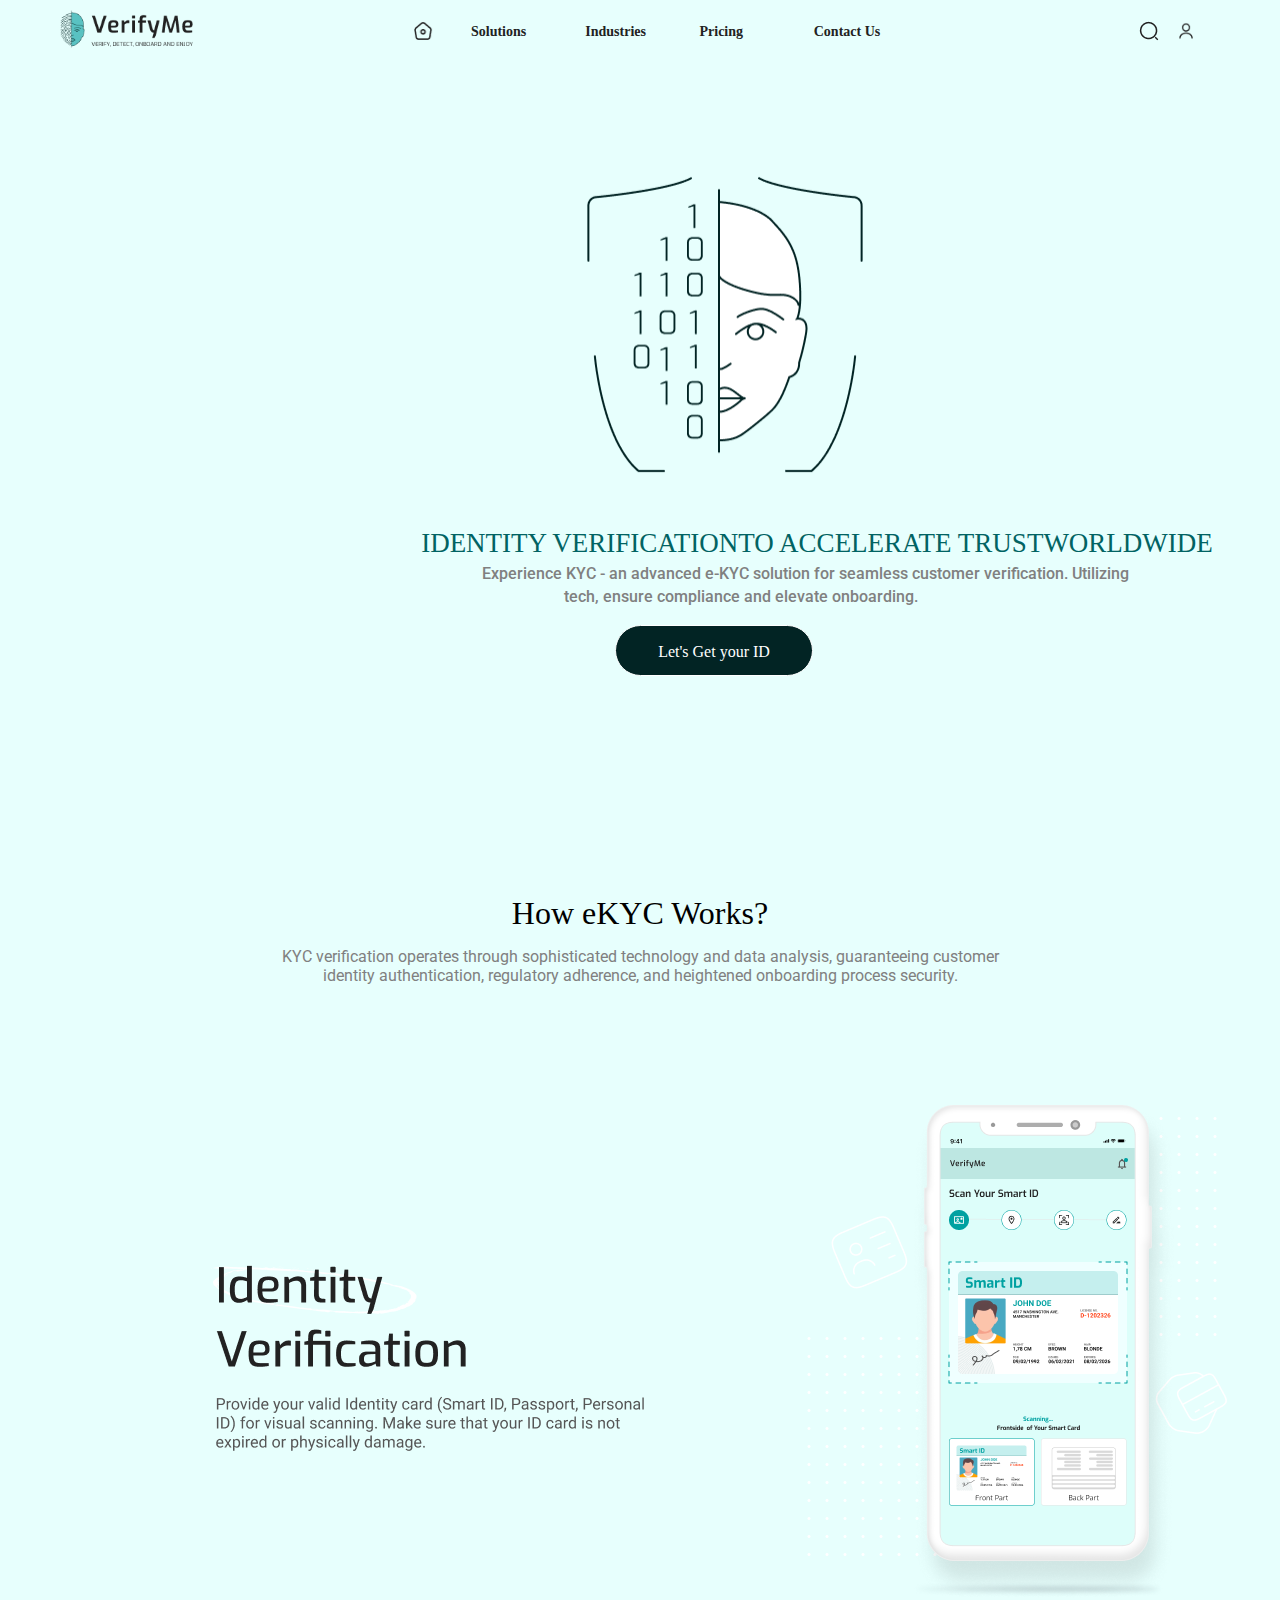
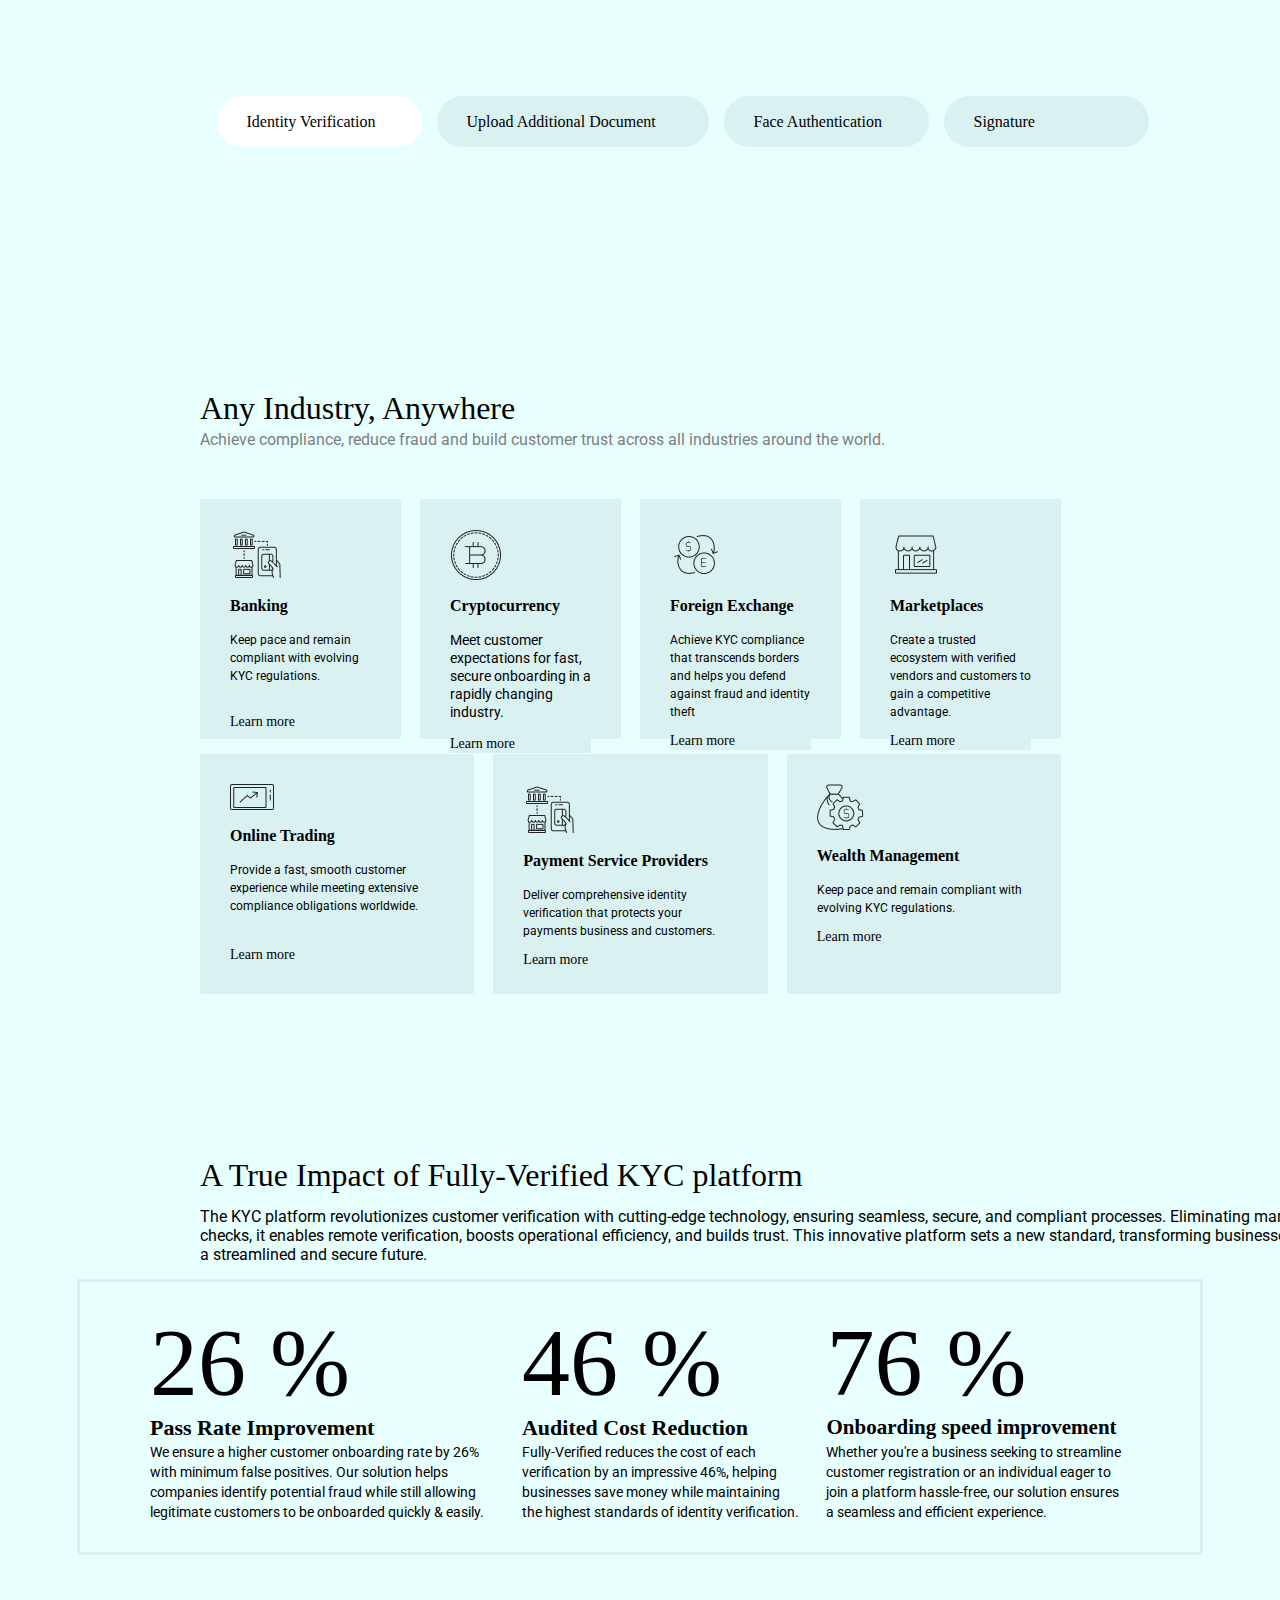
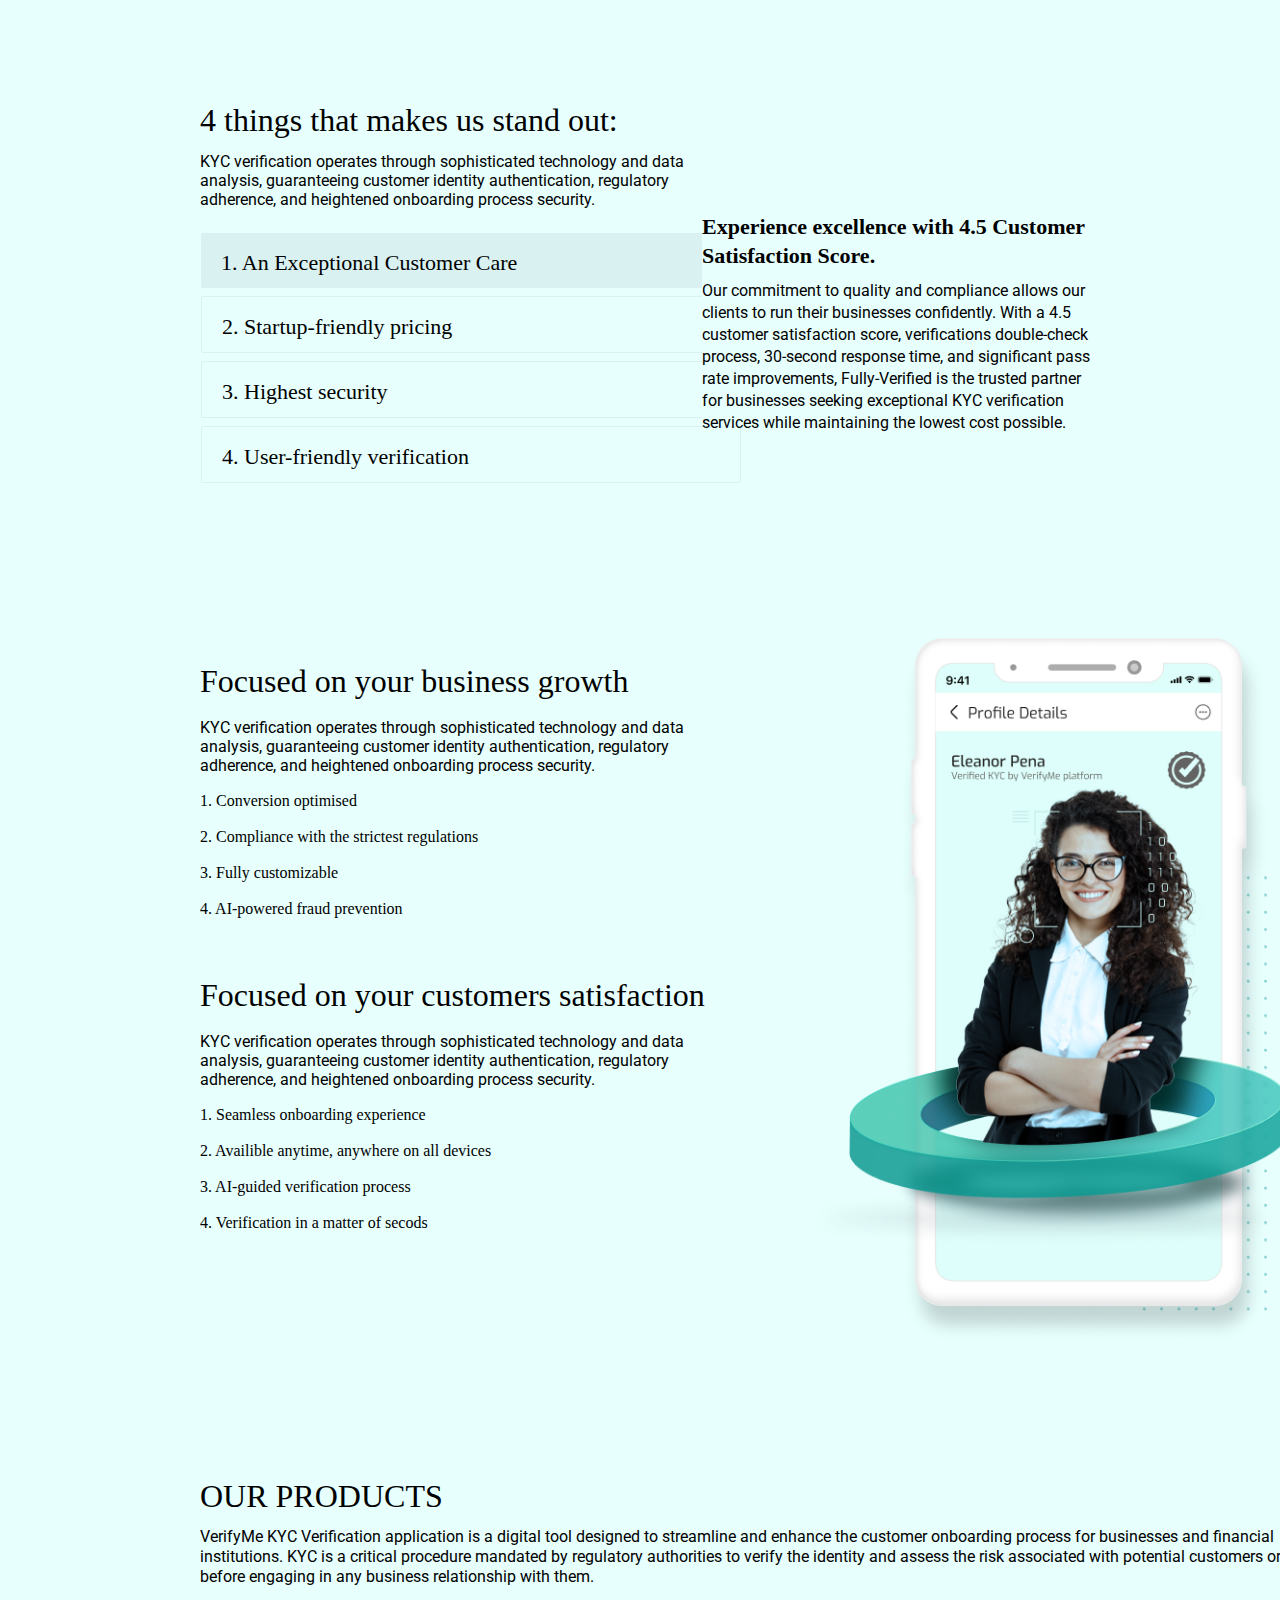
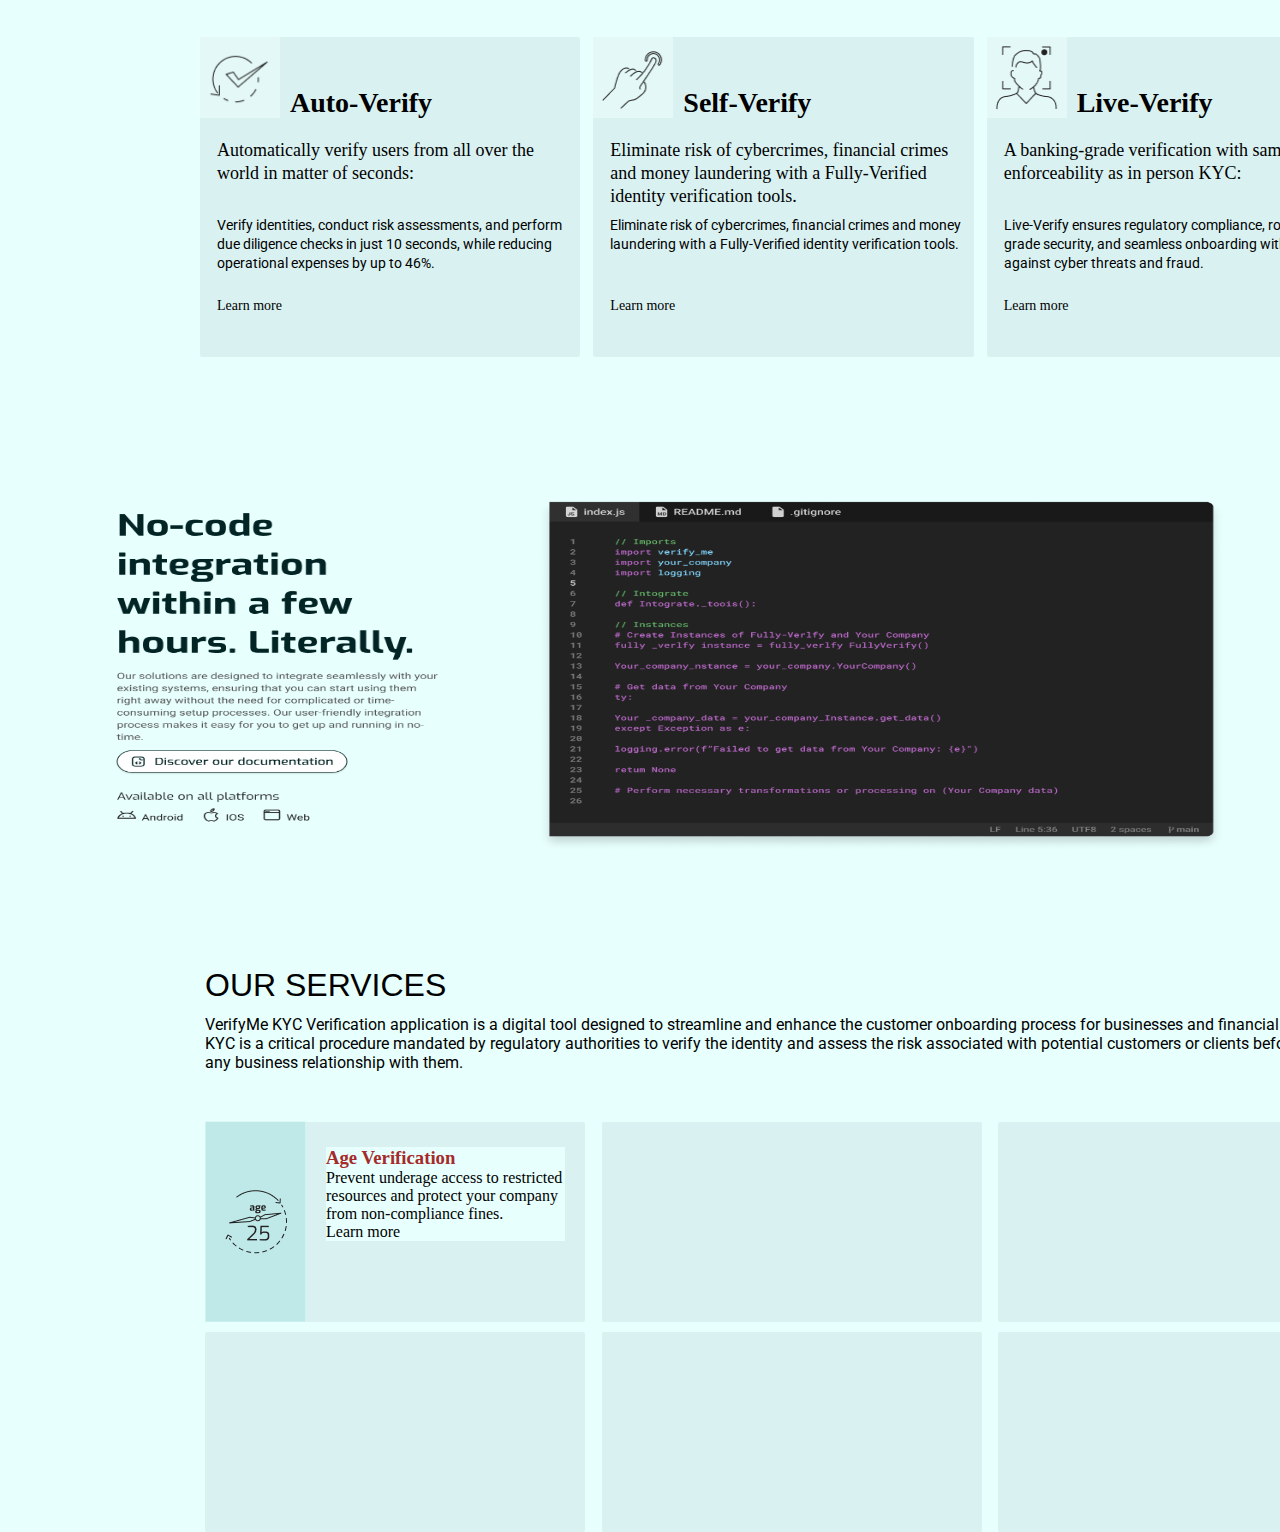
==== index.html @ fa832bb4 "our service done" ====
<!DOCTYPE html>
<html lang="en">

<head>
    <meta charset="UTF-8">
    <meta name="viewport" content="width=device-width, initial-scale=1.0">
    <title>Verify-Me</title>
    <!-- CSS-LINK -->
    <link rel="stylesheet" href="./css/style.css">
    <!-- GOOGLE-FONT -->
    <link rel="preconnect" href="https://fonts.googleapis.com">
    <link rel="preconnect" href="https://fonts.gstatic.com" crossorigin>
    <link
        href="https://fonts.googleapis.com/css2?family=Roboto:ital,wght@0,100;0,300;0,400;0,500;0,700;0,900;1,100;1,300;1,400;1,500;1,700;1,900&display=swap"
        rel="stylesheet">
    <link rel="preconnect" href="https://fonts.googleapis.com">
    <link rel="preconnect" href="https://fonts.gstatic.com" crossorigin>
    <link
        href="https://fonts.googleapis.com/css2?family=Exo+2:ital,wght@0,100..900;1,100..900&family=Roboto:ital,wght@0,100;0,300;0,400;0,500;0,700;0,900;1,100;1,300;1,400;1,500;1,700;1,900&display=swap"
        rel="stylesheet">
</head>

<body>
    <!-- HEADER-START -->
    <header class="header">
        <div class="navbar">
            <div class="Logo">
                <a href="">
                    <img src="./images/header/Logo.png" alt="">
                </a>
            </div>
            <div class="Main-Navigation">
                <ul class="links">
                    <img src="./images/header/group.png" alt="">
                    <li><a href="">Solutions</a></li>
                    <li><a href="">Industries</a></li>
                    <li><a href="">Pricing</a></li>
                    <li><a href="">Contact Us</a></li>
                </ul>
            </div>
            <div class="user-nav">
                <img src="./images/header/search-normal.png" alt="" class="searchImg">
                <img src="./images/header/Frame 48095401.png" alt="" class="userImg">
            </div>
        </div>
    </header>
    <!-- HEADER-END -->

    <!-- BANNER-START -->
    <div class="banner">
        <div class="banner-content">
            <img src="./images/Banner/kyc-logo-3 1.png" alt="">
            <h2>IDENTITY VERIFICATIONTO ACCELERATE TRUSTWORLDWIDE</h2>
            <p class="extraP">Experience KYC - an advanced e-KYC solution for seamless customer verification. Utilizing
            </p>
            <p class="extraP1">tech, ensure compliance and elevate onboarding.</p>
            <button>Let's Get your ID</button>
        </div>
    </div>
    <!-- BANNER-END -->

    <!-- IDENTITY-VERIFICATION-SECTION-START -->
    <section class="verification-section-top">
        <div class="section-header">
            <h1>How eKYC Works?</h1>
            <p>KYC verification operates through sophisticated technology and data analysis, guaranteeing customer</p>
            <p class="verification-section-extraP">identity authentication, regulatory adherence, and heightened
                onboarding process security.</p>
        </div>
    </section>
    <section class="verification-section-botton">
        <div class="section-content">
            <div class="section-content-items-left">
                <img src="./images/identify/Left.png" alt="">
            </div>
            <div class="section-content-items-right">
                <img src="./images/identify/Section Header.png" alt="">
            </div>
        </div>
    </section>
    <section class="verification-section-buttom">
        <div class="Identity-Verification">
            <button>Identity Verification</button>
        </div>
        <div class="Upload-Additional-Document">
            <button>Upload Additional Document</button>
        </div>
        <div class="Face-Authentication">
            <button>Face Authentication</button>
        </div>
        <div class="Signature">
            <button>Signature</button>
        </div>
    </section>
    <!-- IDENTITY-VERIFICATION-SECTION-END -->

    <!-- Any-Industry-Anywhere-Section-Start -->
    <section class="Any-Industry-Anywhere">
        <div class="Any-Industry-Anywhere-Top">
            <h3>Any Industry, Anywhere</h3>
            <p>Achieve compliance, reduce fraud and build customer trust across all industries around the world.</p>
        </div>
    </section>
    <section class="Any-Industry-Anywhere-bottom">
        <div class="Any-Industry-Anywhere-Bottom-partOne">
            <div class="boxOne">
                <img src="./images/industry/ICO.png" alt="">
                <h4>Banking</h4>
                <p>Keep pace and remain compliant with evolving KYC regulations.</p>
                <p class="btn">Learn more</p>
            </div>
            <div class="boxTwo">
                <img src="./images/industry/ICO (1).png" alt="">
                <h4>Cryptocurrency</h4>
                <p>Meet customer expectations for fast, secure onboarding in a rapidly changing industry.</p>
                <p class="btn">Learn more</p>
            </div>
            <div class="boxThree">
                <img src="./images/industry/ICO (2).png" alt="">
                <h4>Foreign Exchange</h4>
                <p>Achieve KYC compliance that transcends borders and helps you defend against fraud and identity theft
                </p>
                <p class="btn">Learn more</p>
            </div>
            <div class="boxFour">
                <img src="./images/industry/ICO (3).png" alt="">
                <h4>Marketplaces</h4>
                <p>Create a trusted ecosystem with verified vendors and customers to gain a competitive advantage.</p>
                <p class="btn">Learn more</p>
            </div>
        </div>
        <div class="Any-Industry-Anywhere-Bottom-partTwo">
            <div class="boxOne">
                <img src="./images/industry/Group 13410.png" alt="">
                <h4>Online Trading</h4>
                <p>Provide a fast, smooth customer experience while meeting extensive compliance obligations worldwide.
                </p>
                <p class="btn">Learn more</p>
            </div>
            <div class="boxTwo">
                <img src="./images/industry/db.png" alt="">
                <h4>Payment Service Providers</h4>
                <p>Deliver comprehensive identity verification that protects your payments business and customers.</p>
                <p class="btn">Learn more</p>
            </div>
            <div class="boxThree">
                <img src="./images/industry/Group 13417.png" alt="">
                <h4>Wealth Management</h4>
                <p>Keep pace and remain compliant with evolving KYC regulations.</p>
                <p class="btn">Learn more</p>
            </div>
        </div>
    </section>
    <!-- Any-Industry-Anywhere-Section-End -->

    <!-- A-True-Impact-of-Fully-Verified-KYC-platform-Section-Start -->
    <section class="KYC-platform">
        <div class="KYC-platform-Top">
            <h1>A True Impact of Fully-Verified KYC platform</h1>
            <p>The KYC platform revolutionizes customer verification with cutting-edge technology, ensuring seamless,
                secure, and compliant processes. Eliminating manual checks, it enables remote verification, boosts
                operational efficiency, and builds trust. This innovative platform sets a new standard, transforming
                businesses for a streamlined and secure future.</p>
        </div>
        <div class="KYC-platform-Buttom">
            <div class="KYC-platform-Buttom-partOne">
                <p class="percent">26 %</p>
                <h4 class="Audited">Pass Rate Improvement</h4>
                <p class="Kyc-Text">We ensure a higher customer onboarding rate by 26% with minimum false positives. Our
                    solution helps
                    companies identify potential fraud while still allowing legitimate customers to be onboarded quickly
                    & easily.</p>
            </div>
            <div class="KYC-platform-Buttom-partTwo">
                <p class="percent">46 %</p>
                <h4 class="Audited">Audited Cost Reduction</h4>
                <p class="Kyc-Text">Fully-Verified reduces the cost of each verification by an impressive 46%, helping
                    businesses save money while maintaining the highest standards of identity verification.</p>
            </div>
            <div class="KYC-platform-Buttom-partThree">
                <p class="percent">76 %</p>
                <h4 class="AuditedExtra">Onboarding speed improvement</h4>
                <p class="Kyc-Text">Whether you're a business seeking to streamline customer registration or an
                    individual eager to join a platform hassle-free, our solution ensures a seamless and efficient
                    experience.</p>
            </div>
        </div>
    </section>
    <!-- A-True-Impact-of-Fully-Verified-KYC-platform-Section-End -->

    <!-- things-Section-Start -->
    <section class="things-Section">
        <div class="things">
            <div class="things-left">
                <h2>4 things that makes us stand out:</h2>
                <p>KYC verification operates through sophisticated technology and data analysis, guaranteeing customer
                    identity authentication, regulatory adherence, and heightened onboarding process security.</p>
                <div class="things-left-bottom">
                    <h1 class="exceptional">1. An Exceptional Customer Care</h1>
                    <h1>2. Startup-friendly pricing</h1>
                    <h1>3. Highest security</h1>
                    <h1>4. User-friendly verification</h1>
                </div>
            </div>
            <div class="things-right">
                <h5>Experience excellence with 4.5 Customer Satisfaction Score.​</h5>
                <p>Our commitment to quality and compliance allows our clients to run their businesses confidently. With
                    a 4.5 customer satisfaction score, verifications double-check process, 30-second response time, and
                    significant pass rate improvements, Fully-Verified is the trusted partner for businesses seeking
                    exceptional KYC verification services while maintaining the lowest cost possible.</p>
            </div>
        </div>
    </section>
    <!-- things-Section-End -->

    <!-- Focused-Section-Start -->
    <section class="Focused-Section">
        <div class="Focused-Section-left">
            <div class="Focused-Section-left-ContentOne">
                <h3>Focused on your business growth</h3>
                <p class="kyc">KYC verification operates through sophisticated technology and data analysis,
                    guaranteeing customer
                    identity authentication, regulatory adherence, and heightened onboarding process security.</p>
                <p>1. Conversion optimised</p>
                <p>2. Compliance with the strictest regulations</p>
                <p>3. Fully customizable</p>
                <p>4. AI-powered fraud prevention</p>
            </div>
            <div class="Focused-Section-left-ContentTwo">
                <h3>Focused on your customers satisfaction</h3>
                <p class="kyc">KYC verification operates through sophisticated technology and data analysis,
                    guaranteeing customer
                    identity authentication, regulatory adherence, and heightened onboarding process security.</p>
                <p>1. Seamless onboarding experience</p>
                <p>2. Availible anytime, anywhere on all devices</p>
                <p>3. AI-guided verification process</p>
                <p>4. Verification in a matter of secods</p>
            </div>
        </div>
        <div class="Focused-Section-right">
            <img src="./images/focused/Phone.png" alt="">
        </div>
    </section>
    <!-- Focused-Section-END -->

    <!-- OUR-PRODUCTS-Section-Start -->
    <section class="Our-Product">
        <div class="Our-Product-Content-Top">
            <h1>OUR PRODUCTS</h1>
            <p>VerifyMe KYC Verification application is a digital tool designed to streamline and enhance the customer
                onboarding process for businesses and financial institutions. KYC is a critical procedure mandated by
                regulatory authorities to verify the identity and assess the risk associated with potential customers or
                clients before engaging in any business relationship with them.</p>
        </div>
        <div class="Our-Product-Content-Bottom">
            <div class="box-1">
                <img src="./images/OurProduct/Ico.png" alt="" class="productImage">
                <h3 class="productHeader">Auto-Verify</h3>
                <p class="productContent">Automatically verify users from all over the world in matter of seconds:</p>
                <p class="productMiddle">Verify identities, conduct risk assessments, and perform due diligence checks
                    in just 10 seconds, while reducing operational expenses by up to 46%.</p>
                <p class="productButton">Learn more</p>
            </div>
            <div class="box-2">
                <img src="./images/OurProduct/Ico (1).png" alt="" class="productImage">
                <h3 class="productHeader">Self-Verify</h3>
                <p class="productContent">Eliminate risk of cybercrimes, financial crimes and money laundering with a
                    Fully-Verified identity verification tools. ​</p>
                <p class="productMiddle">Eliminate risk of cybercrimes, financial crimes and money laundering with a
                    Fully-Verified identity verification tools. ​</p>
                <p class="productButton">Learn more</p>
            </div>
            <div class="box-3">
                <img src="./images/OurProduct/Ico (2).png" alt="" class="productImage">
                <h3 class="productHeader">Live-Verify</h3>
                <p class="productContent">A banking-grade verification with same legal enforceability as in person KYC:
                </p>
                <p class="productMiddle">Live-Verify ensures regulatory compliance, robust banking-grade security, and
                    seamless onboarding with protection against cyber threats and fraud.​</p>
                <p class="productButton">Learn more</p>
            </div>
        </div>
    </section>
    <!-- OUR-PRODUCTS-Section-End -->

    <!-- NO-CODE-INTEIGRATION-SECTION-START -->
    <section class="Intrigration-Section">
        <div class="Intrigration-Section-Image">
            <img src="./images/no-code-intrigration/Board.png" alt="">
        </div>
    </section>
    <!-- NO-CODE-INTEIGRATION-SECTION-END -->

    <!-- OUR-SERVICES-Section-Start -->
    <section class="OUR-SERVICES-SECTION">
        <div class="our-section-top">
            <h1>OUR SERVICES</h1>
            <p>VerifyMe KYC Verification application is a digital tool designed to streamline and enhance the customer
                onboarding process for businesses and financial institutions. KYC is a critical procedure mandated by
                regulatory authorities to verify the identity and assess the risk associated with potential customers or
                clients before engaging in any business relationship with them.</p>
        </div>
        <div class="our-section-bottom">
            <div class="box-1">
                <img src="./images/OurServices/head.png" alt="">
                <div class="Bcontent">
                    <h3 style="color: brown;">Age Verification</h3>
                    <p>Prevent underage access to restricted resources and protect your company from non-compliance
                        fines.</p>
                    <p>Learn more</p>
                </div>
            </div>
            <div class="box-2">
                <p> </p>
            </div>
            <div class="box-3"></div>
            <div class="box-4"></div>
            <div class="box-5"></div>
            <div class="box-6"></div>
        </div>
    </section>
    <!-- OUR-SERVICES-Section-End -->
</body>

</html>
---- css/style.css ----
/* GOOGLE-FONT-START */
.roboto-thin {
  font-family: "Roboto", sans-serif;
  font-weight: 100;
  font-style: normal;
}

.roboto-light {
  font-family: "Roboto", sans-serif;
  font-weight: 300;
  font-style: normal;
}

.roboto-regular {
  font-family: "Roboto", sans-serif;
  font-weight: 400;
  font-style: normal;
}

.roboto-medium {
  font-family: "Roboto", sans-serif;
  font-weight: 500;
  font-style: normal;
}

.roboto-bold {
  font-family: "Roboto", sans-serif;
  font-weight: 700;
  font-style: normal;
}

.roboto-black {
  font-family: "Roboto", sans-serif;
  font-weight: 900;
  font-style: normal;
}

.roboto-thin-italic {
  font-family: "Roboto", sans-serif;
  font-weight: 100;
  font-style: italic;
}

.roboto-light-italic {
  font-family: "Roboto", sans-serif;
  font-weight: 300;
  font-style: italic;
}

.roboto-regular-italic {
  font-family: "Roboto", sans-serif;
  font-weight: 400;
  font-style: italic;
}

.roboto-medium-italic {
  font-family: "Roboto", sans-serif;
  font-weight: 500;
  font-style: italic;
}

.roboto-bold-italic {
  font-family: "Roboto", sans-serif;
  font-weight: 700;
  font-style: italic;
}

.roboto-black-italic {
  font-family: "Roboto", sans-serif;
  font-weight: 900;
  font-style: italic;
}

.roboto-thin {
  font-family: "Roboto", sans-serif;
  font-weight: 100;
  font-style: normal;
}

.roboto-light {
  font-family: "Roboto", sans-serif;
  font-weight: 300;
  font-style: normal;
}

.roboto-regular {
  font-family: "Roboto", sans-serif;
  font-weight: 400;
  font-style: normal;
}

.roboto-medium {
  font-family: "Roboto", sans-serif;
  font-weight: 500;
  font-style: normal;
}

.roboto-bold {
  font-family: "Roboto", sans-serif;
  font-weight: 700;
  font-style: normal;
}

.roboto-black {
  font-family: "Roboto", sans-serif;
  font-weight: 900;
  font-style: normal;
}

.roboto-thin-italic {
  font-family: "Roboto", sans-serif;
  font-weight: 100;
  font-style: italic;
}

.roboto-light-italic {
  font-family: "Roboto", sans-serif;
  font-weight: 300;
  font-style: italic;
}

.roboto-regular-italic {
  font-family: "Roboto", sans-serif;
  font-weight: 400;
  font-style: italic;
}

.roboto-medium-italic {
  font-family: "Roboto", sans-serif;
  font-weight: 500;
  font-style: italic;
}

.roboto-bold-italic {
  font-family: "Roboto", sans-serif;
  font-weight: 700;
  font-style: italic;
}

.roboto-black-italic {
  font-family: "Roboto", sans-serif;
  font-weight: 900;
  font-style: italic;
}
/* GOOGLE-FONT-END */

* {
  margin: 0px;
  padding: 0px;
  background-color: #e7fffd;
}
/* HEADER-STYLE-START */
.header {
  position: sticky;
  top: 0px;
  z-index: 1;
}
.navbar {
  height: 62px;
  top: 36px;
  left: 16px;
  padding: 0px 60px 0px 60px;
  display: flex;
  justify-content: space-between;
  align-items: center;
}
.Logo img {
  width: 143px;
  height: 44px;
}
.Main-Navigation .links {
  display: flex;
  align-items: center;
  justify-content: center;
  width: 513px;
  height: 37px;
  gap: 10px;
}
.Main-Navigation .links li {
  list-style: none;
  width: 114px;
  /* height: 37px; */
  padding: 10px, 15px, 10px, 15px;
  gap: 10px;
}
.Main-Navigation .links li a {
  text-decoration: none;
  margin-right: 10px;
  font-family: Inter;
  font-size: 14px;
  font-weight: 700;
  line-height: 17px;
  letter-spacing: 0em;
  text-align: left;
  color: #222222;
}
.Main-Navigation .links li a:hover {
  color: orangered;
}
.links img {
  width: 20px;
  height: 20px;
  padding: 8px;
  margin-right: 20px;
}
.user-nav {
  display: flex;
  justify-content: center;
  align-items: center;
  width: 100px;
  height: 36px;
  gap: 12px;
}
.searchImg {
  width: 20px;
  height: 20px;
}
.userImg {
  width: 30px;
  height: 30px;
}
/* HEADER-STYLE-END */

/* BANNER-STYLE-START */
.banner {
  display: flex;
  justify-content: center;
  align-items: center;
  position: relative;
}
.banner-content {
  margin-top: 110px;
  margin: auto;
}
.banner-content img {
  width: 390px;
  height: 383px;
  position: absolute;
  top: 70px;
  left: 530px;
}
.banner-content h2 {
  width: 974px;
  position: absolute;
  height: 43px;
  top: 460.03px;
  left: 330px;
  color: #016363;
  font-family: Exo;
  font-size: 27px;
  font-weight: 400;
  line-height: 43px;
  letter-spacing: 0em;
  text-align: center;
}
.banner-content .extraP {
  width: 741px;
  font-size: 16px;
  position: absolute;
  height: 38px;
  top: 502.03px;
  left: 435px;
  font-family: "Roboto", sans-serif;
  font-weight: 500;
  color: gray;
  line-height: 19px;
  letter-spacing: 0em;
  text-align: center;
}
.banner-content .extraP1 {
  width: 741px;
  font-size: 16px;
  position: absolute;
  height: 38px;
  top: 525.03px;
  left: 370px;
  font-family: "Roboto", sans-serif;
  font-weight: 500;
  color: gray;
  line-height: 19px;
  letter-spacing: 0em;
  text-align: center;
}
.banner-content button {
  width: 198px;
  height: 51px;
  position: absolute;
  top: 563px;
  left: 615px;
  padding: 15px 40px 15px 40px;
  border-radius: 30px;
  border: 1px solid white;
  background: #022424;
  gap: 10px;
  color: white;
  font-family: Exo;
  font-size: 16px;
  font-weight: 500;
  line-height: 21px;
  letter-spacing: 0em;
  text-align: center;
}
/* BANNER-STYLE-END */

/* IDENTITY-VERIFICATION-SECTION-STYLE-START */
.verification-section-top {
  display: flex;
  justify-content: center;
  align-items: center;
}
.verification-section-top .section-header {
  margin-top: 830px;
}
.verification-section-top .section-header h1 {
  font-size: 32px;
  font-family: Exo;
  font-size: 32px;
  font-weight: 500;
  line-height: 43px;
  letter-spacing: 0em;
  text-align: center;
}
.verification-section-top .section-header p {
  margin-top: 12px;
  font-size: 16px;
  width: 900px;
  font-family: "Roboto", sans-serif;
  color: gray;
  font-size: 16px;
  font-weight: 400;
  line-height: 19px;
  letter-spacing: 0em;
  text-align: center;
}
.verification-section-top .section-header .verification-section-extraP {
  margin-top: 0px;
  font-family: Roboto;
  font-size: 16px;
  font-weight: 400;
  line-height: 19px;
  letter-spacing: 0em;
  text-align: center;
}
/* IDENTITY-VERIFICATION-SECTION-STYLE-END */

/* IDENTITY-VERIFICATION-SECTION-STYLE-START */
.verification-section-botton {
  padding: 120px 0px 90px 0px;
  /* background-color: #D9F1F1; */
}
.verification-section-botton .section-content {
  display: flex;
  justify-content: center;
  align-items: center;
  padding: 0px 200px 0px 300px;
  padding: auto;
}
.verification-section-button .section-content .section-content-items-left {
  width: 695px;
  height: 486.04px;
}
.verification-section-button .section-content .section-content-items-right {
  width: 695px;
  height: 486.04px;
  color: #d9f1f1;
}
.verification-section-button .section-content .section-content-items-right img {
  width: 195.21px;
  height: 422.7px;
  top: 16.67px;
  left: 249.31px;
}
.verification-section-buttom {
  display: flex;
  justify-content: center;
  align-items: center;
  margin-top: 0px;
  margin-bottom: 100px;
  padding: 0px 300px 0px 400px;
}
.verification-section-buttom .Identity-Verification button {
  width: 205px;
  height: 51px;
  padding: 15px 30px 15px 30px;
  border-radius: 30px;
  border: 1px;
  margin-right: 15px;
  background-color: white;
  font-family: Exo;
  font-size: 16px;
  font-weight: 500;
  line-height: 21px;
  letter-spacing: 0em;
  text-align: left;
}
.verification-section-buttom .Identity-Verification button:hover {
  background-color: #d9f1f1;
}
.verification-section-buttom .Upload-Additional-Document button {
  width: 272px;
  height: 51px;
  font-size: 16px;
  padding: 15px 30px 15px 30px;
  border-radius: 30px;
  border: 1px;
  margin-right: 15px;
  background-color: #d9f1f1;
  font-family: Exo;
  font-weight: 500;
  line-height: 21px;
  letter-spacing: 0em;
  text-align: left;
}
.verification-section-buttom .Upload-Additional-Document button:hover {
  background-color: white;
}
.verification-section-buttom .Face-Authentication button {
  width: 205px;
  height: 51px;
  padding: 15px 30px 15px 30px;
  border-radius: 30px;
  border: 1px;
  margin-right: 15px;
  background-color: #d9f1f1;
  font-family: Exo;
  font-size: 16px;
  font-weight: 500;
  line-height: 21px;
  letter-spacing: 0em;
  text-align: left;
}
.verification-section-buttom .Face-Authentication button:hover {
  background-color: white;
}
.verification-section-buttom .Signature button {
  width: 205px;
  height: 51px;
  padding: 15px 30px 15px 30px;
  border-radius: 30px;
  border: 1px;
  margin-right: 15px;
  background-color: #d9f1f1;
  font-family: Exo;
  font-size: 16px;
  font-weight: 500;
  line-height: 21px;
  letter-spacing: 0em;
  text-align: left;
}
.verification-section-buttom .Signature button:hover {
  background-color: white;
}
/* IDENTITY-VERIFICATION-SECTION-STYLE-END */

/* Any-Industry-Anywhere-Section-style-Start */
.Any-Industry-Anywhere {
  padding: 120px 0px 50px 0px;
}
.Any-Industry-Anywhere .Any-Industry-Anywhere-Top {
  padding: 20px 0px 0px 200px;
}
.Any-Industry-Anywhere .Any-Industry-Anywhere-Top h3 {
  font-family: Exo;
  font-size: 32px;
  font-weight: 500;
  line-height: 43px;
  letter-spacing: 0em;
  text-align: left;
}
.Any-Industry-Anywhere .Any-Industry-Anywhere-Top p {
  font-family: "Roboto", sans-serif;
  color: gray;
  font-size: 16px;
  font-weight: 400;
  line-height: 19px;
  letter-spacing: 0em;
  text-align: left;
}
.Any-Industry-Anywhere-bottom {
  padding: 0px 200px 20px 200px;
}
.Any-Industry-Anywhere-bottom .Any-Industry-Anywhere-Bottom-partOne {
  display: flex;
  justify-content: space-between;
  align-items: center;
  margin-bottom: 15px;
}
.Any-Industry-Anywhere-bottom .Any-Industry-Anywhere-Bottom-partOne .boxOne {
  width: 335px;
  height: 180px;
  padding: 30px;
  border-radius: 2px;
  border: 1px;
  margin-right: 19px;
  background: #d9f1f1;
  transition: 1.5s;
}
.Any-Industry-Anywhere-bottom
  .Any-Industry-Anywhere-Bottom-partOne
  .boxOne:hover {
  transform: scale(1.1);
}
.Any-Industry-Anywhere-bottom
  .Any-Industry-Anywhere-Bottom-partOne
  .boxOne
  img {
  background-color: #d9f1f1;
}
.Any-Industry-Anywhere-bottom .Any-Industry-Anywhere-Bottom-partOne .boxOne h4 {
  font-family: Exo;
  font-size: 16px;
  font-weight: 700;
  line-height: 21px;
  letter-spacing: 0em;
  text-align: left;
  margin: 10px 0px 10px 0px;
  background-color: #d9f1f1;
}
.Any-Industry-Anywhere-bottom .Any-Industry-Anywhere-Bottom-partOne .boxOne p {
  font-family: Roboto;
  font-size: 12px;
  font-weight: 400;
  line-height: 18px;
  letter-spacing: 0em;
  text-align: left;
  background-color: #d9f1f1;
  margin-top: 15px;
}
.Any-Industry-Anywhere-bottom
  .Any-Industry-Anywhere-Bottom-partOne
  .boxOne
  .btn {
  font-family: Exo;
  font-size: 14px;
  font-weight: 500;
  line-height: 19px;
  letter-spacing: 0em;
  margin-top: 27px;
  text-align: left;
  background-color: #d9f1f1;
}
.Any-Industry-Anywhere-bottom .Any-Industry-Anywhere-Bottom-partOne .boxTwo {
  width: 335px;
  height: 180px;
  padding: 30px;
  border-radius: 2px;
  border: 1px;
  margin-right: 19px;
  background: #d9f1f1;
  transition: 1.5s;
}
.Any-Industry-Anywhere-bottom
  .Any-Industry-Anywhere-Bottom-partOne
  .boxTwo:hover {
  transform: scale(1.1);
}
.Any-Industry-Anywhere-bottom
  .Any-Industry-Anywhere-Bottom-partOne
  .boxTwo
  img {
  background-color: #d9f1f1;
}
.Any-Industry-Anywhere-bottom .Any-Industry-Anywhere-Bottom-partOne .boxTwo h4 {
  font-family: Exo;
  font-size: 16px;
  font-weight: 700;
  line-height: 21px;
  letter-spacing: 0em;
  text-align: left;
  margin: 10px 0px 10px 0px;
  background-color: #d9f1f1;
}
.Any-Industry-Anywhere-bottom .Any-Industry-Anywhere-Bottom-partOne .boxTwo p {
  font-family: Roboto;
  font-size: 14px;
  font-weight: 400;
  line-height: 18px;
  letter-spacing: 0em;
  text-align: left;
  background-color: #d9f1f1;
  margin-top: 15px;
}
.Any-Industry-Anywhere-bottom
  .Any-Industry-Anywhere-Bottom-partOne
  .boxTwo
  .btn {
  font-family: Exo;
  font-size: 14px;
  font-weight: 500;
  line-height: 19px;
  letter-spacing: 0em;
  margin-top: 13px;
  text-align: left;
  background-color: #d9f1f1;
}
.Any-Industry-Anywhere-bottom .Any-Industry-Anywhere-Bottom-partOne .boxThree {
  width: 335px;
  height: 180px;
  padding: 30px;
  border-radius: 2px;
  border: 1px;
  margin-right: 19px;
  background: #d9f1f1;
  transition: 1.5s;
}
.Any-Industry-Anywhere-bottom
  .Any-Industry-Anywhere-Bottom-partOne
  .boxThree:hover {
  transform: scale(1.1);
}
.Any-Industry-Anywhere-bottom
  .Any-Industry-Anywhere-Bottom-partOne
  .boxThree
  img {
  background-color: #d9f1f1;
}
.Any-Industry-Anywhere-bottom
  .Any-Industry-Anywhere-Bottom-partOne
  .boxThree
  h4 {
  font-family: Exo;
  font-size: 16px;
  font-weight: 700;
  line-height: 21px;
  letter-spacing: 0em;
  text-align: left;
  margin: 10px 0px 10px 0px;
  background-color: #d9f1f1;
}
.Any-Industry-Anywhere-bottom
  .Any-Industry-Anywhere-Bottom-partOne
  .boxThree
  p {
  font-family: "Roboto", sans-serif;
  font-size: 12px;
  font-weight: 400;
  line-height: 18px;
  letter-spacing: 0em;
  text-align: left;
  background-color: #d9f1f1;
  margin-top: 15px;
}
.Any-Industry-Anywhere-bottom
  .Any-Industry-Anywhere-Bottom-partOne
  .boxThree
  .btn {
  font-family: Exo;
  font-size: 14px;
  font-weight: 500;
  line-height: 19px;
  letter-spacing: 0em;
  margin-top: 10px;
  text-align: left;
  background-color: #d9f1f1;
}
.Any-Industry-Anywhere-bottom .Any-Industry-Anywhere-Bottom-partOne .boxFour {
  width: 335px;
  height: 180px;
  padding: 30px;
  border-radius: 2px;
  border: 1px;
  margin-right: 19px;
  background: #d9f1f1;
  transition: 1.5s;
}
.Any-Industry-Anywhere-bottom
  .Any-Industry-Anywhere-Bottom-partOne
  .boxFour:hover {
  transform: scale(1.1);
}
.Any-Industry-Anywhere-bottom
  .Any-Industry-Anywhere-Bottom-partOne
  .boxFour
  img {
  background-color: #d9f1f1;
}
.Any-Industry-Anywhere-bottom
  .Any-Industry-Anywhere-Bottom-partOne
  .boxFour
  h4 {
  font-family: Exo;
  font-size: 16px;
  font-weight: 700;
  line-height: 21px;
  letter-spacing: 0em;
  text-align: left;
  margin: 10px 0px 10px 0px;
  background-color: #d9f1f1;
}
.Any-Industry-Anywhere-bottom .Any-Industry-Anywhere-Bottom-partOne .boxFour p {
  font-family: "Roboto", sans-serif;
  font-size: 12px;
  font-weight: 400;
  line-height: 18px;
  letter-spacing: 0em;
  text-align: left;
  background-color: #d9f1f1;
  margin-top: 15px;
}
.Any-Industry-Anywhere-bottom
  .Any-Industry-Anywhere-Bottom-partOne
  .boxFour
  .btn {
  font-family: Exo;
  font-size: 14px;
  font-weight: 500;
  line-height: 19px;
  letter-spacing: 0em;
  margin-top: 10px;
  text-align: left;
  background-color: #d9f1f1;
}
.Any-Industry-Anywhere-bottom .Any-Industry-Anywhere-Bottom-partTwo {
  display: flex;
  justify-content: space-between;
  align-items: center;
}
.Any-Industry-Anywhere-bottom .Any-Industry-Anywhere-Bottom-partTwo .boxOne {
  width: 335px;
  height: 180px;
  padding: 30px;
  border-radius: 2px;
  border: 1px;
  margin-right: 19px;
  background: #d9f1f1;
  transition: 1.5s;
}
.Any-Industry-Anywhere-bottom
  .Any-Industry-Anywhere-Bottom-partTwo
  .boxOne:hover {
  transform: scale(1.1);
}
.Any-Industry-Anywhere-bottom
  .Any-Industry-Anywhere-Bottom-partTwo
  .boxOne
  img {
  background-color: #d9f1f1;
}
.Any-Industry-Anywhere-bottom .Any-Industry-Anywhere-Bottom-partTwo .boxOne h4 {
  font-family: Exo;
  font-size: 16px;
  font-weight: 700;
  line-height: 21px;
  letter-spacing: 0em;
  text-align: left;
  margin: 10px 0px 10px 0px;
  background-color: #d9f1f1;
}
.Any-Industry-Anywhere-bottom .Any-Industry-Anywhere-Bottom-partTwo .boxOne p {
  font-family: "Roboto", sans-serif;
  font-size: 12px;
  font-weight: 400;
  line-height: 18px;
  letter-spacing: 0em;
  text-align: left;
  background-color: #d9f1f1;
  margin-top: 15px;
}
.Any-Industry-Anywhere-bottom
  .Any-Industry-Anywhere-Bottom-partTwo
  .boxOne
  .btn {
  font-family: Exo;
  font-size: 14px;
  font-weight: 500;
  line-height: 19px;
  letter-spacing: 0em;
  margin-top: 30px;
  text-align: left;
  background-color: #d9f1f1;
}
.Any-Industry-Anywhere-bottom .Any-Industry-Anywhere-Bottom-partTwo .boxTwo {
  width: 335px;
  height: 180px;
  padding: 30px;
  border-radius: 2px;
  border: 1px;
  margin-right: 19px;
  background: #d9f1f1;
  transition: 1.5s;
}
.Any-Industry-Anywhere-bottom
  .Any-Industry-Anywhere-Bottom-partTwo
  .boxTwo:hover {
  transform: scale(1.1);
}
.Any-Industry-Anywhere-bottom
  .Any-Industry-Anywhere-Bottom-partTwo
  .boxTwo
  img {
  background-color: #d9f1f1;
}
.Any-Industry-Anywhere-bottom .Any-Industry-Anywhere-Bottom-partTwo .boxTwo h4 {
  font-family: Exo;
  font-size: 16px;
  font-weight: 700;
  line-height: 21px;
  letter-spacing: 0em;
  text-align: left;
  margin: 10px 0px 10px 0px;
  background-color: #d9f1f1;
}
.Any-Industry-Anywhere-bottom .Any-Industry-Anywhere-Bottom-partTwo .boxTwo p {
  font-family: "Roboto", sans-serif;
  font-size: 12px;
  font-weight: 400;
  line-height: 18px;
  letter-spacing: 0em;
  text-align: left;
  background-color: #d9f1f1;
  margin-top: 15px;
}
.Any-Industry-Anywhere-bottom
  .Any-Industry-Anywhere-Bottom-partTwo
  .boxTwo
  .btn {
  font-family: Exo;
  font-size: 14px;
  font-weight: 500;
  line-height: 19px;
  letter-spacing: 0em;
  margin-top: 10px;
  text-align: left;
  background-color: #d9f1f1;
}
.Any-Industry-Anywhere-bottom .Any-Industry-Anywhere-Bottom-partTwo .boxThree {
  width: 335px;
  height: 180px;
  padding: 30px;
  border-radius: 2px;
  border: 1px;
  margin-right: 19px;
  background: #d9f1f1;
  transition: 1.5s;
}
.Any-Industry-Anywhere-bottom
  .Any-Industry-Anywhere-Bottom-partTwo
  .boxThree:hover {
  transform: scale(1.1);
}
.Any-Industry-Anywhere-bottom
  .Any-Industry-Anywhere-Bottom-partTwo
  .boxThree
  img {
  background-color: #d9f1f1;
}
.Any-Industry-Anywhere-bottom
  .Any-Industry-Anywhere-Bottom-partTwo
  .boxThree
  h4 {
  font-family: Exo;
  font-size: 16px;
  font-weight: 700;
  line-height: 21px;
  letter-spacing: 0em;
  text-align: left;
  margin: 10px 0px 10px 0px;
  background-color: #d9f1f1;
}
.Any-Industry-Anywhere-bottom
  .Any-Industry-Anywhere-Bottom-partTwo
  .boxThree
  p {
  font-family: "Roboto", sans-serif;
  font-size: 12px;
  font-weight: 400;
  line-height: 18px;
  letter-spacing: 0em;
  text-align: left;
  background-color: #d9f1f1;
  margin-top: 15px;
}
.Any-Industry-Anywhere-bottom
  .Any-Industry-Anywhere-Bottom-partTwo
  .boxThree
  .btn {
  font-family: Exo;
  font-size: 14px;
  font-weight: 500;
  line-height: 19px;
  letter-spacing: 0em;
  margin-top: 10px;
  text-align: left;
  background-color: #d9f1f1;
}
/* Any-Industry-Anywhere-Section-style-End */

/* A-True-Impact-of-Fully-Verified-KYC-platform-style-Start */
.KYC-platform {
  padding: 120px 0px 50px 0px;
}
.KYC-platform .KYC-platform-Top {
  padding: 20px 0px 0px 200px;
}
.KYC-platform .KYC-platform-Top h1 {
  font-family: Exo;
  font-size: 32px;
  font-weight: 500;
  line-height: 43px;
  letter-spacing: 0em;
  text-align: left;
}
.KYC-platform .KYC-platform-Top p {
  font-family: "Roboto", sans-serif;
  width: 1130px;
  font-size: 16px;
  font-weight: 400;
  line-height: 19px;
  letter-spacing: 0em;
  margin-top: 10px;
}
.KYC-platform-Buttom {
  display: block;
  margin: auto;
  width: 1000px;
  height: 150px;
  padding: 60px;
  margin-top: 15px;
  border: 3px solid #d9f1f1;
  display: flex;
  justify-content: space-between;
  align-items: center;
}
.KYC-platform-Buttom-partOne {
  padding: 10px;
  border-radius: 2px;
  border-radius: 2px;
}
.KYC-platform-Buttom-partTwo {
  padding: 10px;
}
.KYC-platform-Buttom-partThree {
  padding: 14px;
}
.percent {
  font-family: Exo;
  font-size: 96px;
  font-weight: 200;
  line-height: 100px;
  letter-spacing: 0em;
  text-align: left;
}
.Audited {
  font-family: Exo;
  font-size: 22px;
  font-weight: 700;
  line-height: 29px;
  letter-spacing: 0em;
  text-align: left;
}
.AuditedExtra {
  font-family: Exo;
  font-size: 21px;
  font-weight: 700;
  line-height: 29px;
  letter-spacing: 0em;
  text-align: left;
}
.Kyc-Text {
  font-family: "Roboto", sans-serif;
  font-size: 14px;
  font-weight: 400;
  line-height: 20px;
  letter-spacing: 0em;
  text-align: left;
}
/* A-True-Impact-of-Fully-Verified-KYC-platform-style-End */

/* things-Section-Style-Start */
.things-Section {
  padding: 80px 0px 50px 200px;
}
.things {
  display: flex;
  justify-content: center;
  justify-content: space-between;
  align-items: center;
  height: 423.23px;
}
.things .things-left {
}
.things .things-left h2 {
  font-family: Exo;
  font-size: 32px;
  font-weight: 500;
  line-height: 43px;
  letter-spacing: 0em;
  text-align: left;
  margin: 20px 0px 10px 0px;
}
.things .things-left p {
  font-family: "Roboto", sans-serif;
  font-size: 16px;
  font-weight: 400;
  line-height: 19px;
  letter-spacing: 0em;
  text-align: left;
  width: 500px;
}
.things .things-left .things-left-bottom {
  width: 500px;
  height: 288px;
  padding: 1px;
  gap: 10px;
  margin-top: 15px;
}
.things .things-left .things-left-bottom .exceptional {
  width: 478px;
  height: 40px;
  border-radius: 2px;
  border: 1px;
  background: #d9f1f1;
  padding: 15px 40px 0px 20px;
  font-family: Exo;
  font-size: 22px;
  font-weight: 400;
  line-height: 29px;
  letter-spacing: 0em;
  text-align: left;
}
.things .things-left .things-left-bottom h1 {
  width: 478px;
  height: 40px;
  border-radius: 2px;
  border: 1px solid #d9f1f1;
  margin-top: 8px;
  padding: 15px 40px 0px 20px;
  font-family: Exo;
  font-size: 22px;
  font-weight: 400;
  line-height: 29px;
  letter-spacing: 0em;
  text-align: left;
}
.things .things-right {
  width: 500px;
  height: 210px;
  padding: 0px 100px 0px 0px;
  margin-top: 40px;
  margin-left: 0px;
}
.things .things-right h5 {
  width: 400px;
  height: 58px;
  font-family: Exo;
  font-size: 22px;
  font-weight: 700;
  line-height: 29px;
  letter-spacing: 0em;
  text-align: left;
}
.things .things-right p {
  width: 400px;
  height: 132px;
  margin-top: 10px;
  font-family: "Roboto", sans-serif;
  font-size: 16px;
  font-weight: 400;
  line-height: 22px;
  letter-spacing: 0em;
  text-align: left;
}
/* things-Section-Style-End */

/* Focused-Section-Style-Start */
.Focused-Section {
  width: 1400px;
  height: 706.46px;
  gap: 80px;
  padding: 80px 0px 50px 200px;
  gap: 10px;
  display: flex;
  justify-content: space-between;
  align-items: center;
}
.Focused-Section .Focused-Section-left {
  width: 500px;
  height: 662.46px;
  gap: 40px;
  display: flex;
  flex-direction: column;
}
.Focused-Section .Focused-Section-left .Focused-Section-left-ContentOne h3 {
  width: 498px;
  height: 43px;
  font-family: Exo;
  font-size: 32px;
  font-weight: 500;
  line-height: 43px;
  letter-spacing: 0em;
  text-align: left;
  margin-bottom: 5px;
}
.Focused-Section .Focused-Section-left .Focused-Section-left-ContentOne .kyc {
  width: 500px;
  height: 57px;
  font-family: "Roboto", sans-serif;
  font-size: 16px;
  font-weight: 400;
  line-height: 19px;
  letter-spacing: 0em;
  text-align: left;
  margin-bottom: 5px;
}
.Focused-Section .Focused-Section-left .Focused-Section-left-ContentOne p {
  width: 350px;
  height: 21px;
  font-family: Exo;
  font-size: 16px;
  font-weight: 400;
  line-height: 21px;
  letter-spacing: 0em;
  text-align: left;
  margin: 15px 0px 15px 0px;
}
.Focused-Section .Focused-Section-left .Focused-Section-left-ContentTwo h3 {
  width: 591px;
  height: 43px;
  font-family: Exo;
  font-size: 32px;
  font-weight: 500;
  line-height: 43px;
  letter-spacing: 0em;
  text-align: left;
  margin-bottom: 5px;
}
.Focused-Section .Focused-Section-left .Focused-Section-left-ContentTwo .kyc {
  width: 500px;
  height: 57px;
  font-family: "Roboto", sans-serif;
  font-weight: 700;
  font-style: normal;
  font-size: 16px;
  font-weight: 400;
  line-height: 19px;
  letter-spacing: 0em;
  text-align: left;
  margin-bottom: 5px;
}
.Focused-Section .Focused-Section-left .Focused-Section-left-ContentTwo p {
  width: 350px;
  height: 21px;
  font-family: Exo;
  font-size: 16px;
  font-weight: 400;
  line-height: 21px;
  letter-spacing: 0em;
  text-align: left;
  margin: 15px 0px 15px 0px;
}
.Focused-Section-right {
  width: 800px;
  height: 706.46px;
  gap: 3px;
}
.Focused-Section-right img {
  width: 571.02px;
  height: 706.46px;
}
/* Focused-Section-Style-End */

/* OUR-PRODUCTS-Section-Style-Start */
.Our-Product {
  width: 1400px;
  height: 540px;
  padding: 80px 0px 50px 200px;
  gap: 10px;
}
.Our-Product .Our-Product-Content-Top {
  width: 1400px;
  height: 112px;
  gap: 12px;
}
.Our-Product .Our-Product-Content-Top h1 {
  width: 333px;
  height: 43px;
  font-family: Exo;
  font-size: 32px;
  font-weight: 500;
  line-height: 43px;
  letter-spacing: 0em;
  text-align: left;
}
.Our-Product .Our-Product-Content-Top p {
  width: 1150px;
  padding: 5px 400px 10px 0px;
  height: 57px;
  margin-top: 4px;
  font-family: "Roboto", sans-serif;
  font-size: 16px;
  font-weight: 400;
  line-height: 20px;
  letter-spacing: 0em;
  text-align: left;
}
.Our-Product .Our-Product-Content-Bottom {
  width: 1180px;
  height: 378px;
  padding: 50px 0px 10px 0px;
  display: grid;
  grid-template-columns: repeat(3, 1fr);
}
.Our-Product .Our-Product-Content-Bottom .box-1 {
  width: 380.33px;
  height: 290px;
  padding: 0px 0px 30px 0px;
  border-radius: 2px;
  border: 1px;
  background: #d9f1f1;
  position: relative;
  transition: 1.5s;
}
.Our-Product .Our-Product-Content-Bottom .box-1:hover {
  transform: scale(1.1);
}
.Our-Product .Our-Product-Content-Bottom .box-2 {
  width: 380.33px;
  height: 290px;
  padding: 0px 0px 30px 0px;
  border-radius: 2px;
  border: 1px;
  background: #d9f1f1;
  position: relative;
  transition: 1.5s;
}
.Our-Product .Our-Product-Content-Bottom .box-2:hover {
  transform: scale(1.1);
}
.Our-Product .Our-Product-Content-Bottom .box-3 {
  width: 380.33px;
  height: 290px;
  padding: 0px 0px 30px 0px;
  border-radius: 2px;
  border: 1px;
  background: #d9f1f1;
  position: relative;
  transition: 1.5s;
}
.Our-Product .Our-Product-Content-Bottom .box-3:hover {
  transform: scale(1.1);
}
.productImage {
  width: 80px;
  height: 81px;
  border: 0px, 1px, 1px, 0px;
  background: #e4f9f7;
}
.productHeader {
  position: absolute;
  top: 50px;
  left: 90px;
  background: #d9f1f1;
  font-family: Exo;
  font-size: 28px;
  font-weight: 700;
  letter-spacing: 0em;
  text-align: left;
}
.productContent {
  height: 70px;
  font-family: Exo;
  font-size: 18px;
  font-weight: 500;
  line-height: 23px;
  letter-spacing: 0em;
  text-align: left;
  background: #d9f1f1;
  margin-left: 17px;
  margin-top: 17px;
}
.productMiddle {
  height: 70px;
  font-family: "Roboto", sans-serif;
  font-size: 14px;
  font-weight: 400;
  line-height: 19px;
  letter-spacing: 0em;
  text-align: left;
  background: #d9f1f1;
  margin-left: 17px;
  margin-top: 7px;
}
.productButton {
  width: 76px;
  height: 19px;
  font-family: Exo;
  font-size: 14px;
  font-weight: 500;
  line-height: 19px;
  letter-spacing: 0em;
  text-align: left;
  background: #d9f1f1;
  margin-left: 17px;
  margin-top: 10px;
}
/* OUR-PRODUCTS-Section-Style-End */

/* NO-CODE-INTEIGRATION-SECTION-STYLE-START */
.Intrigration-Section {
  display: flex;
  justify-content: center;
}
.Intrigration-Section .Intrigration-Section-Image img {
  width: 1200px;
  height: 408px;
  padding: 0px 0px 0px 0px;
  margin-left: 50px;
}
/* NO-CODE-INTEIGRATION-SECTION-STYLE-END */

/* OUR-SERVICES-Style-SECTION-Start */
.OUR-SERVICES-SECTION {
  width: 1400px;
  height: 152px;
  display: flex;
  flex-direction: column;
  justify-content: center;
  align-items: center;
  margin-top: 200px;
}
.OUR-SERVICES-SECTION .our-section-top {
  width: 1100px;
  height: 112px;
  margin-top: 180px;
  margin-left: 110px;
}
.OUR-SERVICES-SECTION .our-section-top h1 {
  width: 315px;
  height: 43px;
  font-family: "Exo", sans-serif;
  font-size: 32px;
  font-weight: 500;
  line-height: 43px;
  letter-spacing: 0em;
  text-align: left;
}
.OUR-SERVICES-SECTION .our-section-top p {
  width: 1180px;
  height: 57px;
  font-family: "Roboto", sans-serif;
  font-size: 16px;
  font-weight: 400;
  line-height: 19px;
  letter-spacing: 0em;
  text-align: left;
  margin-top: 8px;
  margin-right: 270px;
}
.our-section-bottom {
  height: 340px;
  gap: 10px;
  margin-left: 370px;
  margin-right: 180px;
  width: 1180px;
  padding: 50px 0px 60px 0px;
  display: grid;
  grid-template-columns: repeat(3, 1fr);
}
.our-section-bottom .box-1 {
  width: 380px;
  height: 200px;
  display: flex;
  justify-content: space-between;
  align-items: center;
  border-radius: 2px;
  background: #d9f1f1;
}
.Bcontent {
  background: #d9f1f1;
  width: 323px;
  height: 170px;
  padding: 20px 20px 0px 0px;
  gap: 12px;
  margin-left: 20px;
}
.our-section-bottom .box-2 {
  width: 380px;
  height: 200px;
  border-radius: 2px;
  background: #d9f1f1;
}
.our-section-bottom .box-3 {
  width: 380px;
  height: 200px;
  border-radius: 2px;
  background: #d9f1f1;
}
.our-section-bottom .box-4 {
  width: 380px;
  height: 200px;
  border-radius: 2px;
  background: #d9f1f1;
}
.our-section-bottom .box-5 {
  width: 380px;
  height: 200px;
  border-radius: 2px;
  background: #d9f1f1;
}
.our-section-bottom .box-6 {
  width: 380px;
  height: 200px;
  border-radius: 2px;
  background: #d9f1f1;
}
/* OUR-SERVICES-Style-SECTION-End */
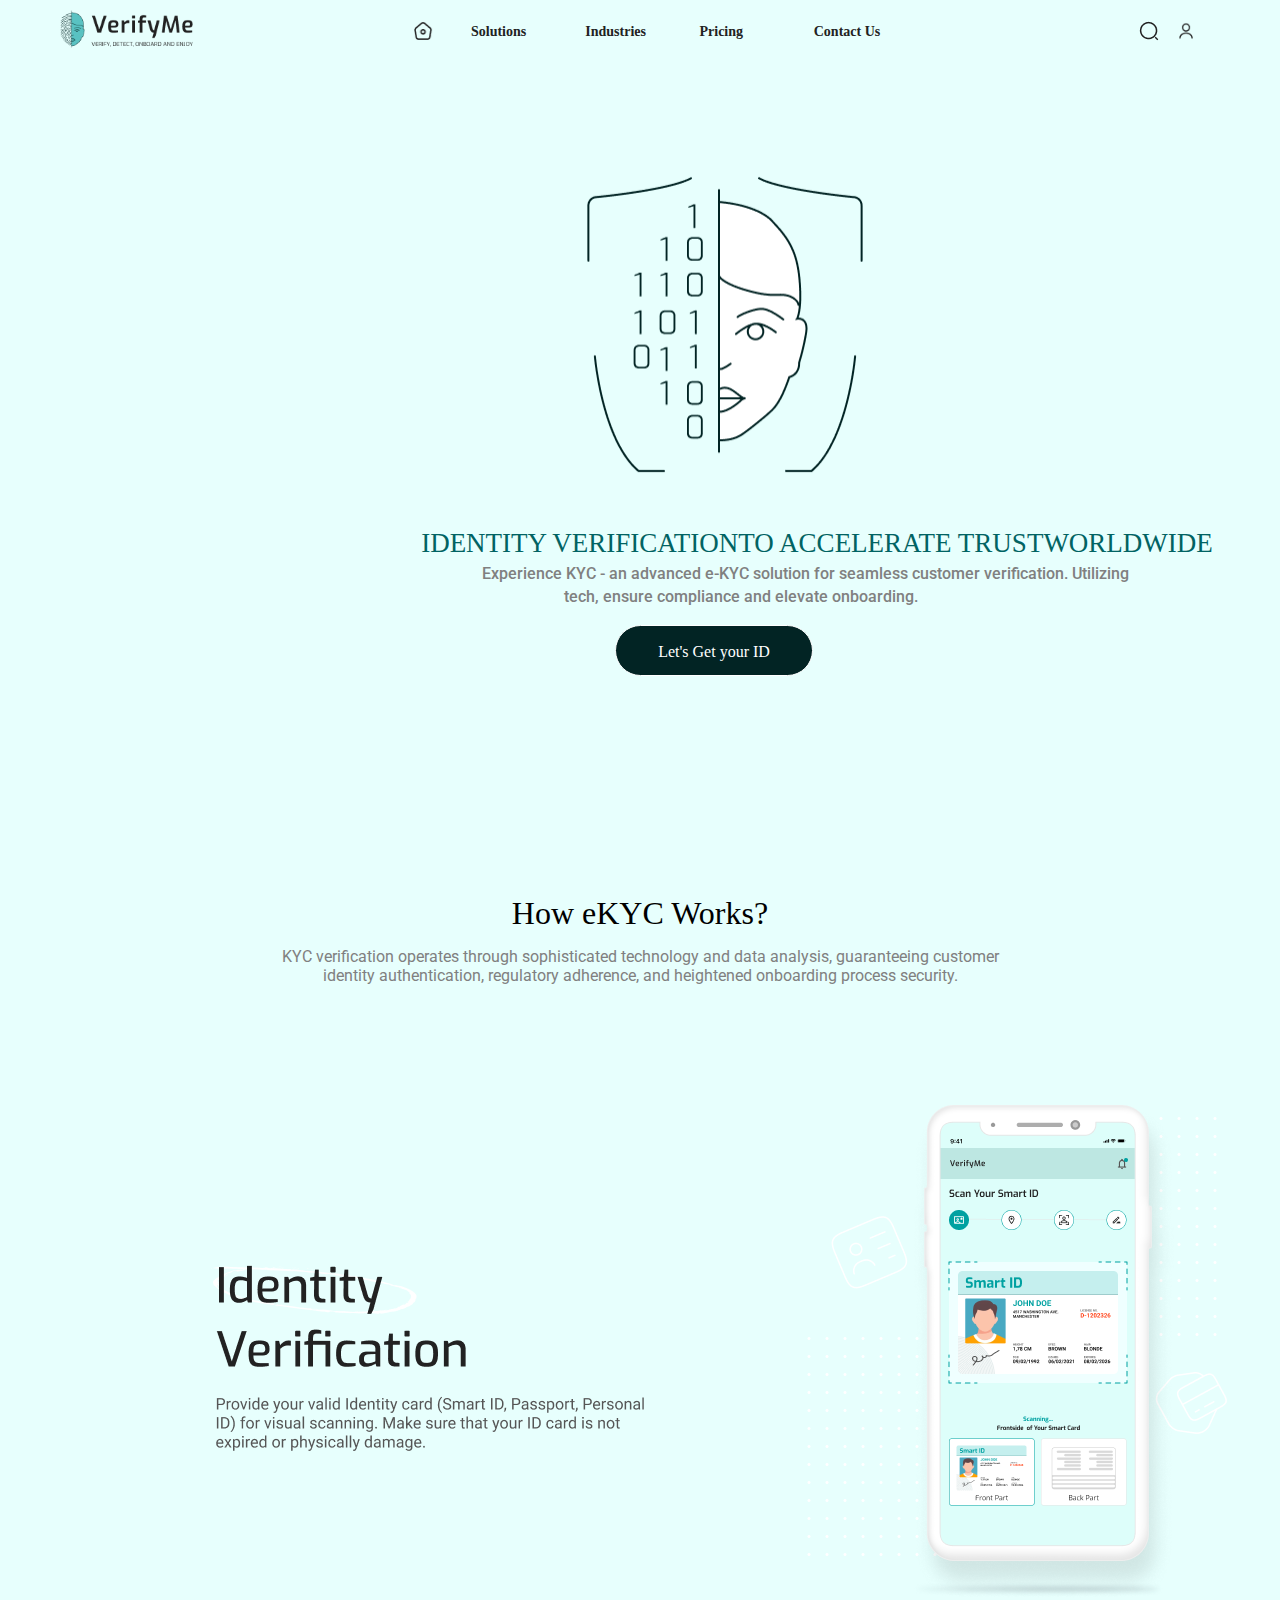
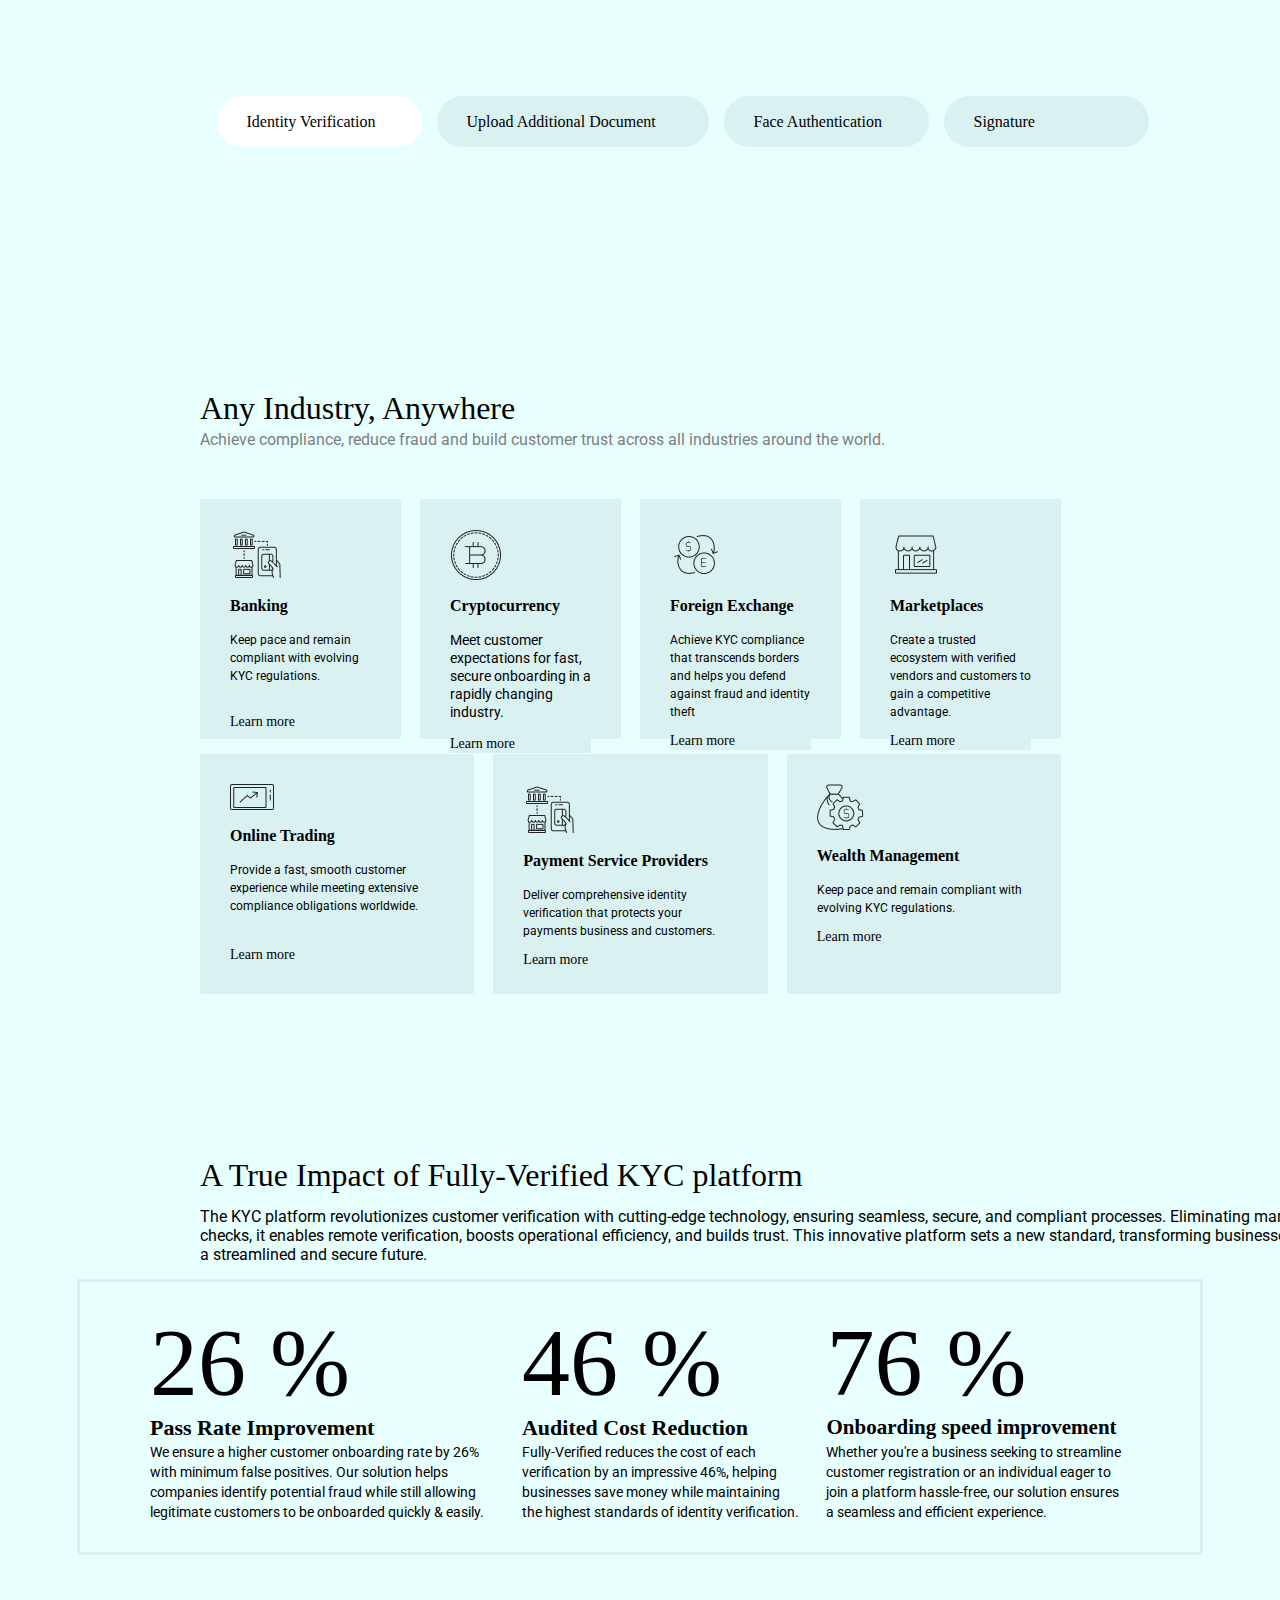
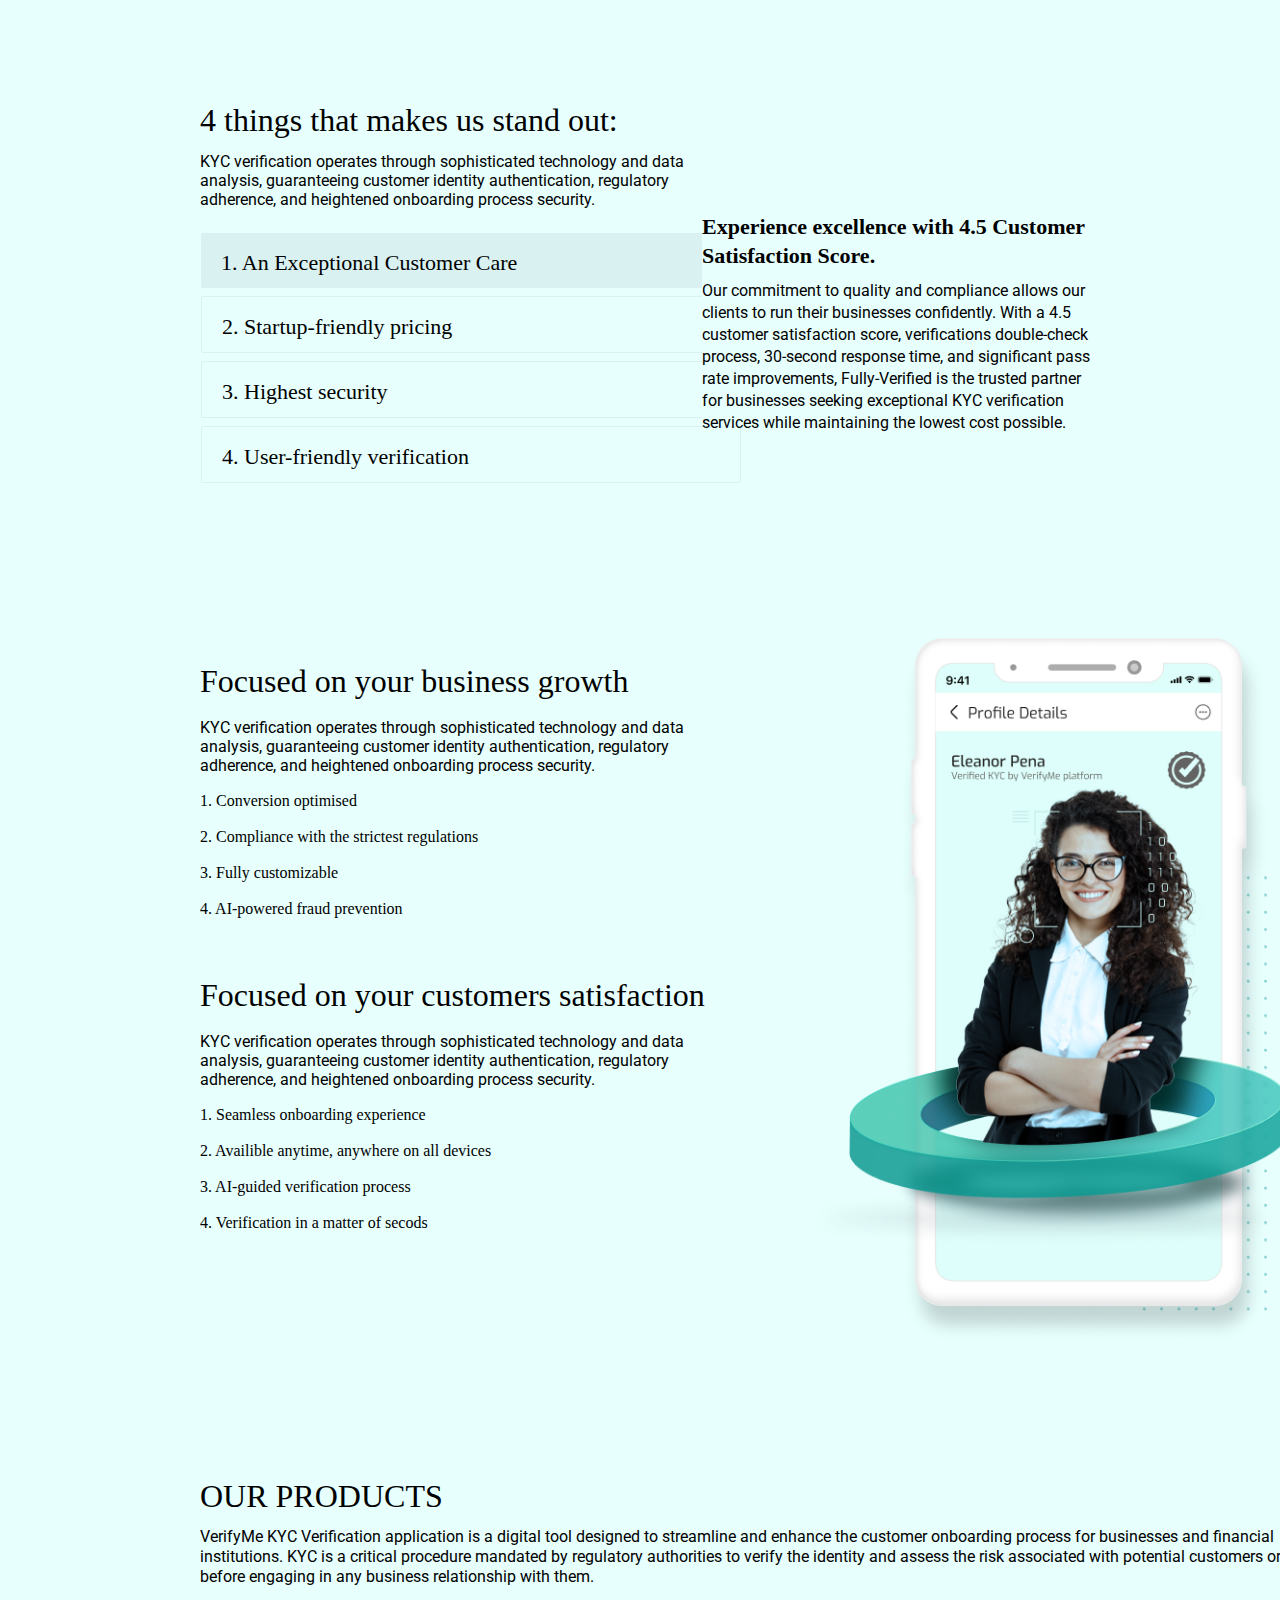
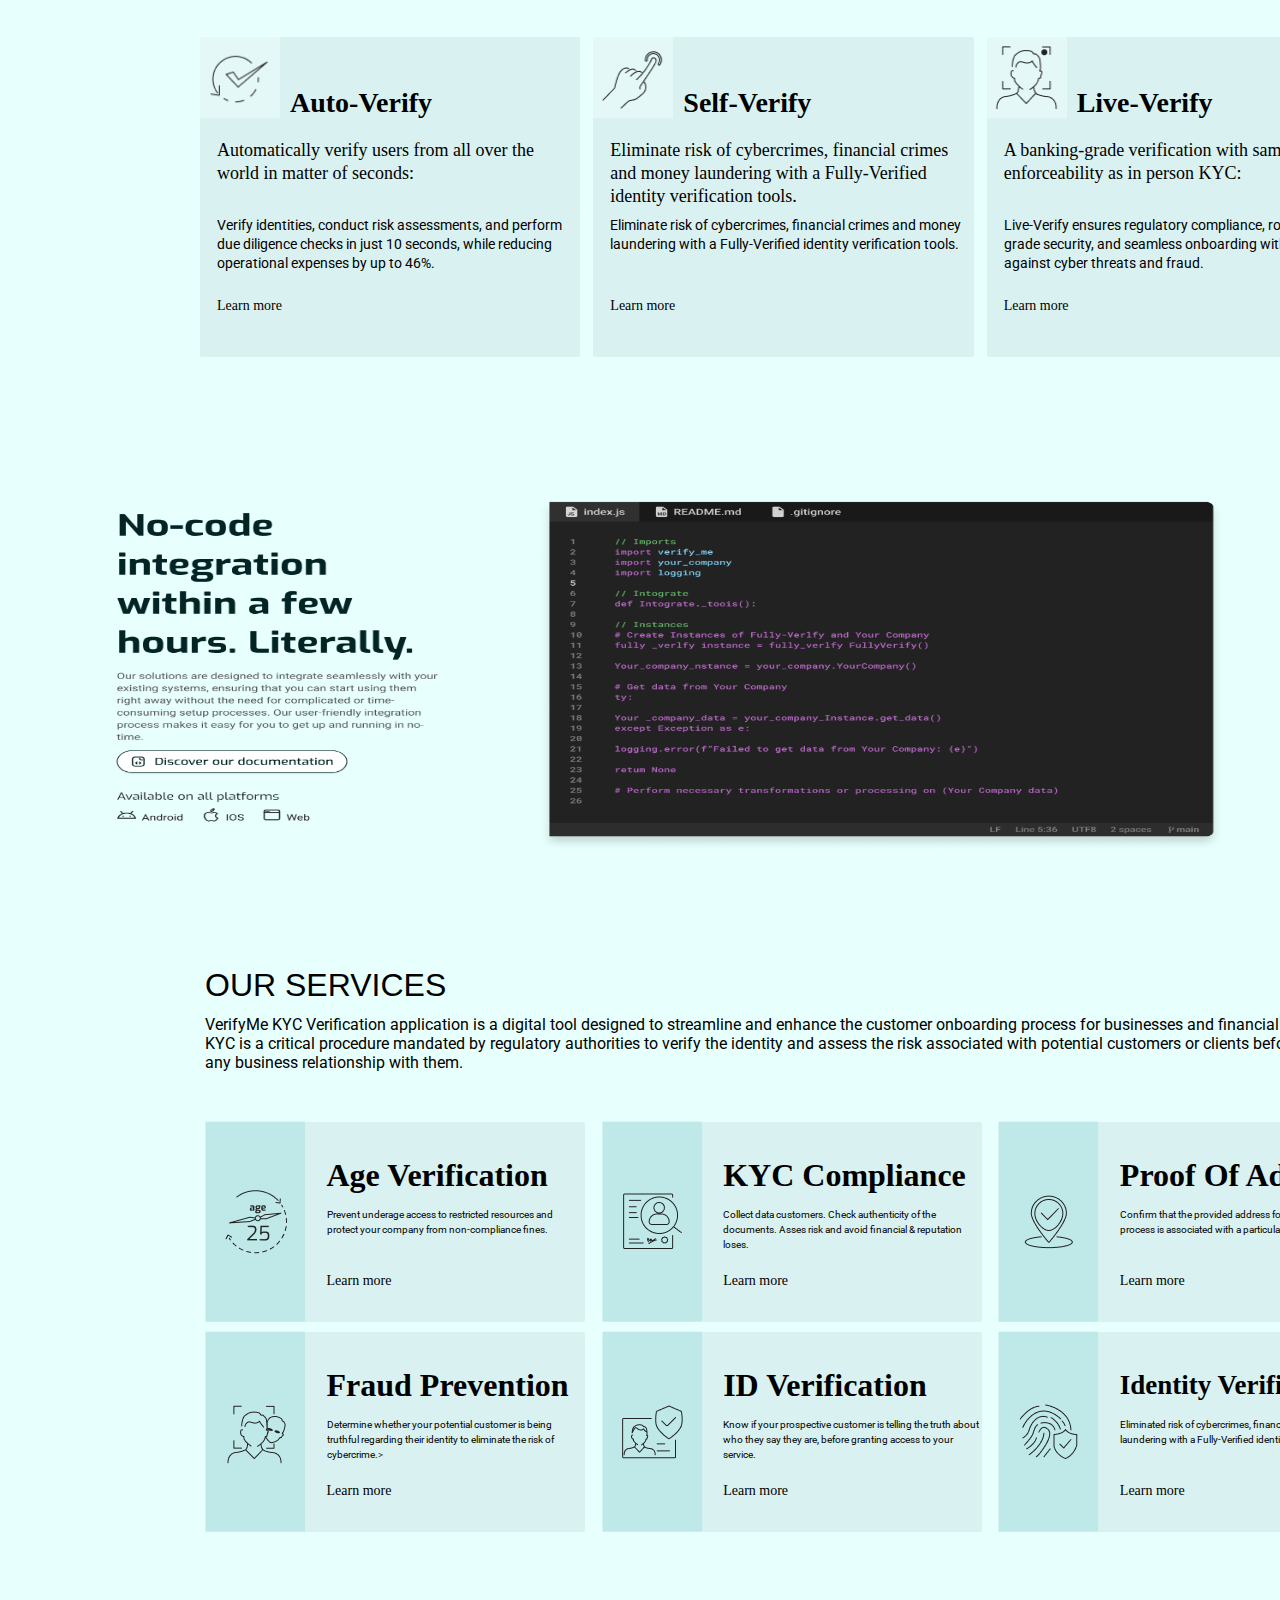
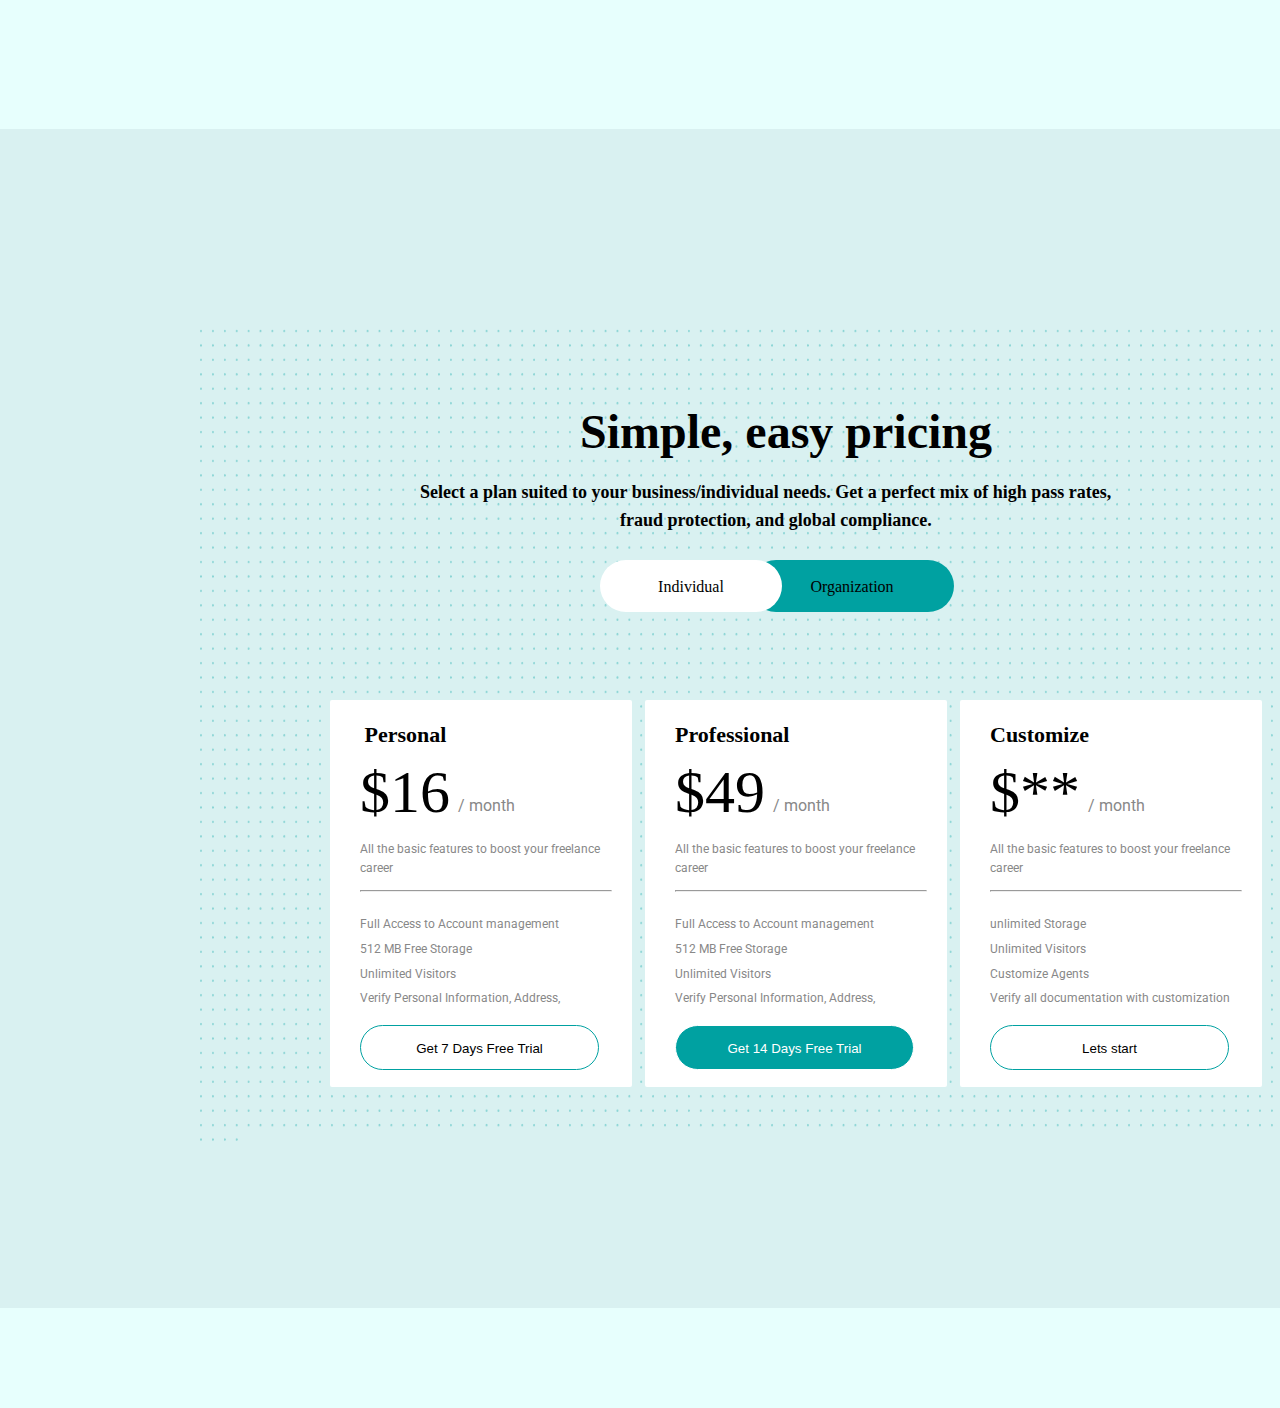
==== commit e48e6696: "simple easyer section done" ====
--- a/index.html
+++ b/index.html
@@ -304,22 +304,116 @@
             <div class="box-1">
                 <img src="./images/OurServices/head.png" alt="">
                 <div class="Bcontent">
-                    <h3 style="color: brown;">Age Verification</h3>
-                    <p>Prevent underage access to restricted resources and protect your company from non-compliance
+                    <h3 class="sectionHeader">Age Verification</h3>
+                    <p class="sectionContent">Prevent underage access to restricted resources and protect your company
+                        from non-compliance
                         fines.</p>
-                    <p>Learn more</p>
+                    <p class="sectionFooter">Learn more</p>
                 </div>
             </div>
             <div class="box-2">
-                <p> </p>
-            </div>
-            <div class="box-3"></div>
-            <div class="box-4"></div>
-            <div class="box-5"></div>
-            <div class="box-6"></div>
+                <img src="./images/OurServices/head (1).png" alt="">
+                <div class="Bcontent">
+                    <h3 class="sectionHeader">KYC Compliance​</h3>
+                    <p class="sectionContent">Collect data customers. Check authenticity of the documents. Asses risk
+                        and avoid financial & reputation loses.</p>
+                    <p class="sectionFooter">Learn more</p>
+                </div>
+            </div>
+            <div class="box-3">
+                <img src="./images/OurServices/head (2).png" alt="">
+                <div class="Bcontent">
+                    <h3 class="sectionHeader">Proof Of Address​​</h3>
+                    <p class="sectionContent">Confirm that the provided address for the verification process is
+                        associated with a particular location for the user. ​</p>
+                    <p class="sectionFooter">Learn more</p>
+                </div>
+            </div>
+            <div class="box-4">
+                <img src="./images/OurServices/head (3).png" alt="">
+                <div class="Bcontent">
+                    <h3 class="sectionHeader">Fraud Prevention​​​</h3>
+                    <p class="sectionContent">Determine whether your potential customer is being truthful regarding
+                        their identity to eliminate the risk of cybercrime.> ​</p>
+                    <p class="sectionFooter">Learn more</p>
+                </div>
+            </div>
+            <div class="box-5">
+                <img src="./images/OurServices/head (4).png" alt="">
+                <div class="Bcontent">
+                    <h3 class="sectionHeader">ID Verification​​</h3>
+                    <p class="sectionContent">Know if your prospective customer is telling the truth about who they say
+                        they are, before granting access to your service.​</p>
+                    <p class="sectionFooter">Learn more</p>
+                </div>
+            </div>
+            <div class="box-6">
+                <img src="./images/OurServices/head (5).png" alt="">
+                <div class="Bcontent">
+                    <h3 class="sectionHeaderIdentity">Identity Verification​​</h3>
+                    <p class="sectionContent">Eliminated risk of cybercrimes, financial crimes and money laundering with
+                        a Fully-Verified identity verification tools ​</p>
+                    <p class="sectionFooter">Learn more</p>
+                </div>
+            </div>
         </div>
     </section>
     <!-- OUR-SERVICES-Section-End -->
+
+    <!-- SIMPLE-EASYER-SECTION-START -->
+    <section class="simpleEasyer-Section">
+        <div class="simpleEasyer-Section-content">
+            <img src="./images/SimpleEasyer/Dotted.png" alt="">
+            <h2>Simple, easy pricing</h2>
+            <h6 class="SimpleEasyerExtraP">Select a plan suited to your business/individual needs. Get a perfect mix of
+                high pass rates,</h6>
+            <p>fraud protection, and global compliance.</p>
+            <button class="individual">Individual</button>
+            <button class="Organization">Organization</button>
+            <div class="box-content">
+                <div class="box-1">
+                    <p class="personal">Personal</p>
+                    <h4 class="dolar">$16</h4>
+                    <p class="month">/ month</p>
+                    <p class="PPFirst">All the basic features to boost your freelance career</p>
+                    <hr class="hr">
+                    <p class="PP1">Full Access to Account management</p>
+                    <p class="PP2">512 MB Free Storage</p>
+                    <p class="PP3">Unlimited Visitors</p>
+                    <p class="PP4">Verify Personal Information, Address,</p>
+                    <!-- <p class="PP5">Publish and Share *</p> -->
+                    <button class="btn">Get 7 Days Free Trial</button>
+                </div>
+                <div class="box-2">
+                    <p class="personal">Professional</p>
+                    <h4 class="dolar">$49</h4>
+                    <p class="month">/ month</p>
+                    <p class="PPFirst">All the basic features to boost your freelance career</p>
+                    <hr class="hr">
+                    <p class="PP1">Full Access to Account management</p>
+                    <p class="PP2">512 MB Free Storage</p>
+                    <p class="PP3">Unlimited Visitors</p>
+                    <p class="PP4">Verify Personal Information, Address,</p>
+                    <!-- <p class="PP5">Publish and Share *</p> -->
+                    <button class="btn">Get 14 Days Free Trial</button>
+                </div>
+                <div class="box-3">
+                    <p class="personal">Customize</p>
+                    <h4 class="dolar">$**</h4>
+                    <p class="month">/ month</p>
+                    <p class="PPFirst">All the basic features to boost your freelance career</p>
+                    <hr class="hr">
+                    <p class="PP1">unlimited Storage</p>
+                    <p class="PP2">Unlimited Visitors</p>
+                    <p class="PP3">Customize Agents</p>
+                    <p class="PP4">Verify all documentation with customization</p>
+                    <!-- <p class="PP5">Publish and Share *</p> -->
+                    <button class="btn">Lets start</button>
+                </div>
+            </div>
+        </div>
+    </section>
+    <!-- SIMPLE-EASYER-SECTION-END -->
 </body>
 
 </html>--- a/css/style.css
+++ b/css/style.css
@@ -142,6 +142,7 @@
   font-weight: 900;
   font-style: italic;
 }
+
 /* GOOGLE-FONT-END */
 
 * {
@@ -1364,43 +1365,776 @@
   align-items: center;
   border-radius: 2px;
   background: #d9f1f1;
-}
-.Bcontent {
-  background: #d9f1f1;
-  width: 323px;
-  height: 170px;
-  padding: 20px 20px 0px 0px;
-  gap: 12px;
-  margin-left: 20px;
+  transition: 1.5s;
+}
+.our-section-bottom .box-1:hover {
+  transform: scale(1.1);
 }
 .our-section-bottom .box-2 {
   width: 380px;
   height: 200px;
-  border-radius: 2px;
-  background: #d9f1f1;
+  display: flex;
+  justify-content: space-between;
+  align-items: center;
+  border-radius: 2px;
+  background: #d9f1f1;
+  transition: 1.5s;
+}
+.our-section-bottom .box-2:hover {
+  transform: scale(1.1);
 }
 .our-section-bottom .box-3 {
   width: 380px;
   height: 200px;
-  border-radius: 2px;
-  background: #d9f1f1;
+  display: flex;
+  justify-content: space-between;
+  align-items: center;
+  border-radius: 2px;
+  background: #d9f1f1;
+  transition: 1.5s;
+}
+.our-section-bottom .box-3:hover {
+  transform: scale(1.1);
 }
 .our-section-bottom .box-4 {
   width: 380px;
   height: 200px;
-  border-radius: 2px;
-  background: #d9f1f1;
+  display: flex;
+  justify-content: space-between;
+  align-items: center;
+  border-radius: 2px;
+  background: #d9f1f1;
+  transition: 1.5s;
+}
+.our-section-bottom .box-4:hover {
+  transform: scale(1.1);
 }
 .our-section-bottom .box-5 {
   width: 380px;
   height: 200px;
-  border-radius: 2px;
-  background: #d9f1f1;
+  display: flex;
+  justify-content: space-between;
+  align-items: center;
+  border-radius: 2px;
+  background: #d9f1f1;
+  transition: 1.5s;
+}
+.our-section-bottom .box-5:hover {
+  transform: scale(1.1);
 }
 .our-section-bottom .box-6 {
   width: 380px;
   height: 200px;
-  border-radius: 2px;
+  display: flex;
+  justify-content: space-between;
+  align-items: center;
+  border-radius: 2px;
+  background: #d9f1f1;
+  transition: 1.5s;
+}
+.our-section-bottom .box-6:hover {
+  transform: scale(1.1);
+}
+.sectionHeader {
+  width: 258.5px;
+  height: 43px;
+  font-family: Exo;
+  font-size: 32px;
+  font-weight: 700;
+  line-height: 43px;
+  letter-spacing: 0em;
+  text-align: left;
+  background: #d9f1f1;
+  padding-left: 20px;
+}
+.sectionHeaderIdentity {
+  width: 258.5px;
+  height: 43px;
+  font-family: Exo;
+  font-size: 27px;
+  font-weight: 700;
+  line-height: 43px;
+  letter-spacing: 0em;
+  text-align: left;
+  background: #d9f1f1;
+  padding-left: 20px;
+}
+.sectionContent {
+  width: 258.5px;
+  height: 64px;
+  font-family: "Roboto", sans-serif;
+  font-size: 10px;
+  font-weight: 400;
+  line-height: 15px;
+  letter-spacing: 0em;
+  text-align: left;
+  padding-left: 20px;
+  padding-top: 10px;
+  background: #d9f1f1;
+}
+.sectionFooter {
+  width: 258.5px;
+  height: 19px;
+  font-family: Exo;
+  font-size: 14px;
+  font-weight: 500;
+  line-height: 19px;
+  letter-spacing: 0em;
+  text-align: left;
+  padding-left: 20px;
   background: #d9f1f1;
 }
 /* OUR-SERVICES-Style-SECTION-End */
+
+/* SIMPLE-EASYER-SECTION-STYLE-START */
+.simpleEasyer-Section {
+  width: 100%;
+  height: 1279px;
+  padding: 100px 0px 0px 0px;
+  gap: 10px;
+  margin-top: 400px;
+}
+.simpleEasyer-Section-content {
+  width: 100%;
+  height: 1179px;
+  gap: 10px;
+  background: #d9f1f1;
+  /* padding: 300px 300px 0px 300px; */
+}
+.simpleEasyer-Section-content img {
+  width: 1170px;
+  height: 815px;
+  margin-left: 200px;
+  margin-right: 340px;
+  margin-top: 200px;
+  position: relative;
+  background: none;
+}
+.simpleEasyer-Section-content h2 {
+  position: absolute;
+  top: 6800px;
+  background: none;
+  left: 580px;
+  font-family: Exo;
+  font-size: 48px;
+  font-weight: 700;
+  line-height: 64px;
+  letter-spacing: 0em;
+  text-align: center;
+}
+.simpleEasyer-Section-content p {
+  position: absolute;
+  top: 6888px;
+  background: none;
+  left: 620px;
+  font-family: Exo;
+  font-size: 18px;
+  font-weight: 700;
+  line-height: 64px;
+  letter-spacing: 0em;
+  text-align: center;
+}
+.SimpleEasyerExtraP {
+  position: absolute;
+  top: 6860px;
+  background: none;
+  left: 420px;
+  font-family: Exo;
+  font-size: 18px;
+  font-weight: 700;
+  line-height: 64px;
+  letter-spacing: 0em;
+  text-align: center;
+}
+.simpleEasyer-Section-content .individual {
+  position: absolute;
+  top: 6960px;
+  background: none;
+  left: 600px;
+  width: 182px;
+  height: 52px;
+  padding: 14px 38px 14px 38px;
+  border-radius: 100px;
+  gap: 10px;
+  font-family: Exo;
+  font-size: 16px;
+  font-weight: 500;
+  line-height: 21px;
+  letter-spacing: 0em;
+  text-align: center;
+  background: #ffffff;
+  z-index: 1;
+  border: none;
+}
+.simpleEasyer-Section-content .Organization {
+  position: absolute;
+  top: 6960px;
+  background: none;
+  left: 750px;
+  width: 204px;
+  height: 52px;
+  padding: 14px 38px 14px 38px;
+  border-radius: 100px;
+  gap: 10px;
+  font-family: Exo;
+  font-size: 16px;
+  font-weight: 500;
+  line-height: 21px;
+  letter-spacing: 0em;
+  text-align: center;
+  background: #00a1a1;
+  border: none;
+}
+.simpleEasyer-Section-content .box-content {
+  display: flex;
+  flex-direction: row;
+  justify-content: center;
+  align-items: center;
+  gap: 30px;
+}
+.simpleEasyer-Section-content .box-1 {
+  position: absolute;
+  top: 7100px;
+  background: none;
+  left: 330px;
+  width: 236px;
+  height: 325px;
+  padding: 31px 33px 31px 33px;
+  border-radius: 2px;
+  gap: 30px;
+  font-family: Exo;
+  font-size: 16px;
+  font-weight: 500;
+  line-height: 21px;
+  letter-spacing: 0em;
+  text-align: center;
+  background: white;
+  border: none;
+}
+.simpleEasyer-Section-content .box-1 .personal {
+  left: 30px;
+  top: 20px;
+  width: 91px;
+  height: 29px;
+  font-family: Exo;
+  font-size: 22px;
+  font-weight: 700;
+  line-height: 29px;
+  letter-spacing: 0em;
+  text-align: center;
+}
+.simpleEasyer-Section-content .box-1 .dolar {
+  position: absolute;
+  left: 30px;
+  width: 96px;
+  height: 66px;
+  top: 59px;
+  font-family: Exo;
+  font-size: 60px;
+  font-weight: 300;
+  line-height: 66px;
+  letter-spacing: 0px;
+  text-align: left;
+  background: none;
+}
+.simpleEasyer-Section-content .box-1 .month {
+  position: absolute;
+  width: 57px;
+  height: 24px;
+  top: 93.6px;
+  left: 128px;
+  font-family: "Roboto", sans-serif;
+  font-size: 16px;
+  font-weight: 400;
+  line-height: 24px;
+  letter-spacing: 0px;
+  text-align: left;
+  color: #888888;
+  background: none;
+}
+.simpleEasyer-Section-content .box-1 .PPFirst {
+  position: absolute;
+  top: 140px;
+  left: 30px;
+  width: 250px;
+  height: 19px;
+  font-family: "Roboto", sans-serif;
+  font-size: 12px;
+  font-weight: 400;
+  line-height: 19px;
+  letter-spacing: 0em;
+  text-align: left;
+  color: #888888;
+  background: none;
+}
+.simpleEasyer-Section-content .box-1 .hr {
+  position: absolute;
+  top: 190px;
+  left: 30px;
+  width: 250px;
+  /* height: 0.5px; */
+  font-family: "Roboto", sans-serif;
+  font-size: 12px;
+  font-weight: 400;
+  line-height: 19px;
+  letter-spacing: 0em;
+  text-align: left;
+  color: #888888;
+  background: none;
+}
+.simpleEasyer-Section-content .box-1 .PP1 {
+  position: absolute;
+  top: 215px;
+  left: 30px;
+  width: 250px;
+  height: 19px;
+  font-family: "Roboto", sans-serif;
+  font-size: 12px;
+  font-weight: 400;
+  line-height: 19px;
+  letter-spacing: 0em;
+  text-align: left;
+  color: #888888;
+  background: none;
+}
+.simpleEasyer-Section-content .box-1 .PP2 {
+  position: absolute;
+  top: 240px;
+  left: 30px;
+  width: 250px;
+  height: 19px;
+  font-family: "Roboto", sans-serif;
+  font-size: 12px;
+  font-weight: 400;
+  line-height: 19px;
+  letter-spacing: 0em;
+  text-align: left;
+  color: #888888;
+  background: none;
+}
+.simpleEasyer-Section-content .box-1 .PP3 {
+  position: absolute;
+  top: 265px;
+  left: 30px;
+  width: 250px;
+  height: 19px;
+  font-family: "Roboto", sans-serif;
+  font-size: 12px;
+  font-weight: 400;
+  line-height: 19px;
+  letter-spacing: 0em;
+  text-align: left;
+  color: #888888;
+  background: none;
+}
+.simpleEasyer-Section-content .box-1 .PP4 {
+  position: absolute;
+  top: 289px;
+  left: 30px;
+  width: 250px;
+  height: 19px;
+  font-family: "Roboto", sans-serif;
+  font-size: 12px;
+  font-weight: 400;
+  line-height: 19px;
+  letter-spacing: 0em;
+  text-align: left;
+  color: #888888;
+  background: none;
+}
+.simpleEasyer-Section-content .box-1 .PP5 {
+  position: absolute;
+  top: 245px;
+  left: 30px;
+  width: 250px;
+  height: 19px;
+  font-family: "Roboto", sans-serif;
+  font-size: 12px;
+  font-weight: 400;
+  line-height: 19px;
+  letter-spacing: 0em;
+  text-align: left;
+  color: #888888;
+  background: none;
+}
+.simpleEasyer-Section-content .box-1 .btn {
+  position: absolute;
+  top: 325px;
+  left: 30px;
+  width: 239px;
+  height: 45px;
+  padding: 15px 16px 15px 16px;
+  border-radius: 30px;
+  border: 1px solid #00A1A1;
+  gap: 10px;
+  background: #FFFFFF;
+}
+.simpleEasyer-Section-content .box-1 .btn:hover{
+  background: #00A1A1;
+  color: #e7fffd;
+}
+.simpleEasyer-Section-content .box-2 {
+  position: absolute;
+  top: 7100px;
+  background: none;
+  left: 645px;
+  width: 236px;
+  height: 325px;
+  padding: 31px 33px 31px 33px;
+  border-radius: 2px;
+  gap: 30px;
+  font-family: Exo;
+  font-size: 16px;
+  font-weight: 500;
+  line-height: 21px;
+  letter-spacing: 0em;
+  text-align: center;
+  background: white;
+  border: none;
+}
+.simpleEasyer-Section-content .box-2 .personal {
+  left: 30px;
+  top: 20px;
+  width: 91px;
+  height: 29px;
+  font-family: Exo;
+  font-size: 22px;
+  font-weight: 700;
+  line-height: 29px;
+  letter-spacing: 0em;
+  text-align: center;
+}
+.simpleEasyer-Section-content .box-2 .dolar {
+  position: absolute;
+  left: 30px;
+  width: 96px;
+  height: 66px;
+  top: 59px;
+  font-family: Exo;
+  font-size: 60px;
+  font-weight: 300;
+  line-height: 66px;
+  letter-spacing: 0px;
+  text-align: left;
+  background: none;
+}
+.simpleEasyer-Section-content .box-2 .month {
+  position: absolute;
+  width: 57px;
+  height: 24px;
+  top: 93.6px;
+  left: 128px;
+  font-family: "Roboto", sans-serif;
+  font-size: 16px;
+  font-weight: 400;
+  line-height: 24px;
+  letter-spacing: 0px;
+  text-align: left;
+  color: #888888;
+  background: none;
+}
+.simpleEasyer-Section-content .box-2 .PPFirst {
+  position: absolute;
+  top: 140px;
+  left: 30px;
+  width: 250px;
+  height: 19px;
+  font-family: "Roboto", sans-serif;
+  font-size: 12px;
+  font-weight: 400;
+  line-height: 19px;
+  letter-spacing: 0em;
+  text-align: left;
+  color: #888888;
+  background: none;
+}
+.simpleEasyer-Section-content .box-2 .hr {
+  position: absolute;
+  top: 190px;
+  left: 30px;
+  width: 250px;
+  /* height: 0.5px; */
+  font-family: "Roboto", sans-serif;
+  font-size: 12px;
+  font-weight: 400;
+  line-height: 19px;
+  letter-spacing: 0em;
+  text-align: left;
+  color: #888888;
+  background: none;
+}
+.simpleEasyer-Section-content .box-2 .PP1 {
+  position: absolute;
+  top: 215px;
+  left: 30px;
+  width: 250px;
+  height: 19px;
+  font-family: "Roboto", sans-serif;
+  font-size: 12px;
+  font-weight: 400;
+  line-height: 19px;
+  letter-spacing: 0em;
+  text-align: left;
+  color: #888888;
+  background: none;
+}
+.simpleEasyer-Section-content .box-2 .PP2 {
+  position: absolute;
+  top: 240px;
+  left: 30px;
+  width: 250px;
+  height: 19px;
+  font-family: "Roboto", sans-serif;
+  font-size: 12px;
+  font-weight: 400;
+  line-height: 19px;
+  letter-spacing: 0em;
+  text-align: left;
+  color: #888888;
+  background: none;
+}
+.simpleEasyer-Section-content .box-2 .PP3 {
+  position: absolute;
+  top: 265px;
+  left: 30px;
+  width: 250px;
+  height: 19px;
+  font-family: "Roboto", sans-serif;
+  font-size: 12px;
+  font-weight: 400;
+  line-height: 19px;
+  letter-spacing: 0em;
+  text-align: left;
+  color: #888888;
+  background: none;
+}
+.simpleEasyer-Section-content .box-2 .PP4 {
+  position: absolute;
+  top: 289px;
+  left: 30px;
+  width: 250px;
+  height: 19px;
+  font-family: "Roboto", sans-serif;
+  font-size: 12px;
+  font-weight: 400;
+  line-height: 19px;
+  letter-spacing: 0em;
+  text-align: left;
+  color: #888888;
+  background: none;
+}
+.simpleEasyer-Section-content .box-2 .PP5 {
+  position: absolute;
+  top: 245px;
+  left: 30px;
+  width: 250px;
+  height: 19px;
+  font-family: "Roboto", sans-serif;
+  font-size: 12px;
+  font-weight: 400;
+  line-height: 19px;
+  letter-spacing: 0em;
+  text-align: left;
+  color: #888888;
+  background: none;
+}
+.simpleEasyer-Section-content .box-2 .btn {
+  position: absolute;
+  top: 325px;
+  left: 30px;
+  width: 239px;
+  height: 45px;
+  padding: 15px 16px 15px 16px;
+  border-radius: 30px;
+  border: 1px solid #ffffff;
+  gap: 10px;
+  color: #ffffff;
+  background: #00A1A1;
+}
+.simpleEasyer-Section-content .box-2 .btn:hover {
+  background: #ffffff;
+  border: 1px solid #00A1A1;
+  color: #000;
+}
+
+.simpleEasyer-Section-content .box-3 {
+  position: absolute;
+  top: 7100px;
+  background: none;
+  left: 960px;
+  width: 236px;
+  height: 325px;
+  padding: 31px 33px 31px 33px;
+  border-radius: 2px;
+  gap: 30px;
+  font-family: Exo;
+  font-size: 16px;
+  font-weight: 500;
+  line-height: 21px;
+  letter-spacing: 0em;
+  text-align: center;
+  background: white;
+  border: none;
+}
+.simpleEasyer-Section-content .box-3 .personal {
+  left: 30px;
+  top: 20px;
+  width: 91px;
+  height: 29px;
+  font-family: Exo;
+  font-size: 22px;
+  font-weight: 700;
+  line-height: 29px;
+  letter-spacing: 0em;
+  text-align: center;
+}
+.simpleEasyer-Section-content .box-3 .dolar {
+  position: absolute;
+  left: 30px;
+  width: 96px;
+  height: 66px;
+  top: 59px;
+  font-family: Exo;
+  font-size: 60px;
+  font-weight: 300;
+  line-height: 66px;
+  letter-spacing: 0px;
+  text-align: left;
+  background: none;
+}
+.simpleEasyer-Section-content .box-3 .month {
+  position: absolute;
+  width: 57px;
+  height: 24px;
+  top: 93.6px;
+  left: 128px;
+  font-family: "Roboto", sans-serif;
+  font-size: 16px;
+  font-weight: 400;
+  line-height: 24px;
+  letter-spacing: 0px;
+  text-align: left;
+  color: #888888;
+  background: none;
+}
+.simpleEasyer-Section-content .box-3 .PPFirst {
+  position: absolute;
+  top: 140px;
+  left: 30px;
+  width: 250px;
+  height: 19px;
+  font-family: "Roboto", sans-serif;
+  font-size: 12px;
+  font-weight: 400;
+  line-height: 19px;
+  letter-spacing: 0em;
+  text-align: left;
+  color: #888888;
+  background: none;
+}
+.simpleEasyer-Section-content .box-3 .hr {
+  position: absolute;
+  top: 190px;
+  left: 30px;
+  width: 250px;
+  /* height: 0.5px; */
+  font-family: "Roboto", sans-serif;
+  font-size: 12px;
+  font-weight: 400;
+  line-height: 19px;
+  letter-spacing: 0em;
+  text-align: left;
+  color: #888888;
+  background: none;
+}
+.simpleEasyer-Section-content .box-3 .PP1 {
+  position: absolute;
+  top: 215px;
+  left: 30px;
+  width: 250px;
+  height: 19px;
+  font-family: "Roboto", sans-serif;
+  font-size: 12px;
+  font-weight: 400;
+  line-height: 19px;
+  letter-spacing: 0em;
+  text-align: left;
+  color: #888888;
+  background: none;
+}
+.simpleEasyer-Section-content .box-3 .PP2 {
+  position: absolute;
+  top: 240px;
+  left: 30px;
+  width: 250px;
+  height: 19px;
+  font-family: "Roboto", sans-serif;
+  font-size: 12px;
+  font-weight: 400;
+  line-height: 19px;
+  letter-spacing: 0em;
+  text-align: left;
+  color: #888888;
+  background: none;
+}
+.simpleEasyer-Section-content .box-3 .PP3 {
+  position: absolute;
+  top: 265px;
+  left: 30px;
+  width: 250px;
+  height: 19px;
+  font-family: "Roboto", sans-serif;
+  font-size: 12px;
+  font-weight: 400;
+  line-height: 19px;
+  letter-spacing: 0em;
+  text-align: left;
+  color: #888888;
+  background: none;
+}
+.simpleEasyer-Section-content .box-3 .PP4 {
+  position: absolute;
+  top: 289px;
+  left: 30px;
+  width: 250px;
+  height: 19px;
+  font-family: "Roboto", sans-serif;
+  font-size: 12px;
+  font-weight: 400;
+  line-height: 19px;
+  letter-spacing: 0em;
+  text-align: left;
+  color: #888888;
+  background: none;
+}
+.simpleEasyer-Section-content .box-3 .PP5 {
+  position: absolute;
+  top: 245px;
+  left: 30px;
+  width: 250px;
+  height: 19px;
+  font-family: "Roboto", sans-serif;
+  font-size: 12px;
+  font-weight: 400;
+  line-height: 19px;
+  letter-spacing: 0em;
+  text-align: left;
+  color: #888888;
+  background: none;
+}
+.simpleEasyer-Section-content .box-3 .btn {
+  position: absolute;
+  top: 325px;
+  left: 30px;
+  width: 239px;
+  height: 45px;
+  padding: 15px 16px 15px 16px;
+  border-radius: 30px;
+  border: 1px solid #00A1A1;
+  gap: 10px;
+  background: #FFFFFF;
+}
+.simpleEasyer-Section-content .box-3 .btn:hover{
+  background: #00A1A1;
+}
+/* SIMPLE-EASYER-SECTION-STYLE-END */
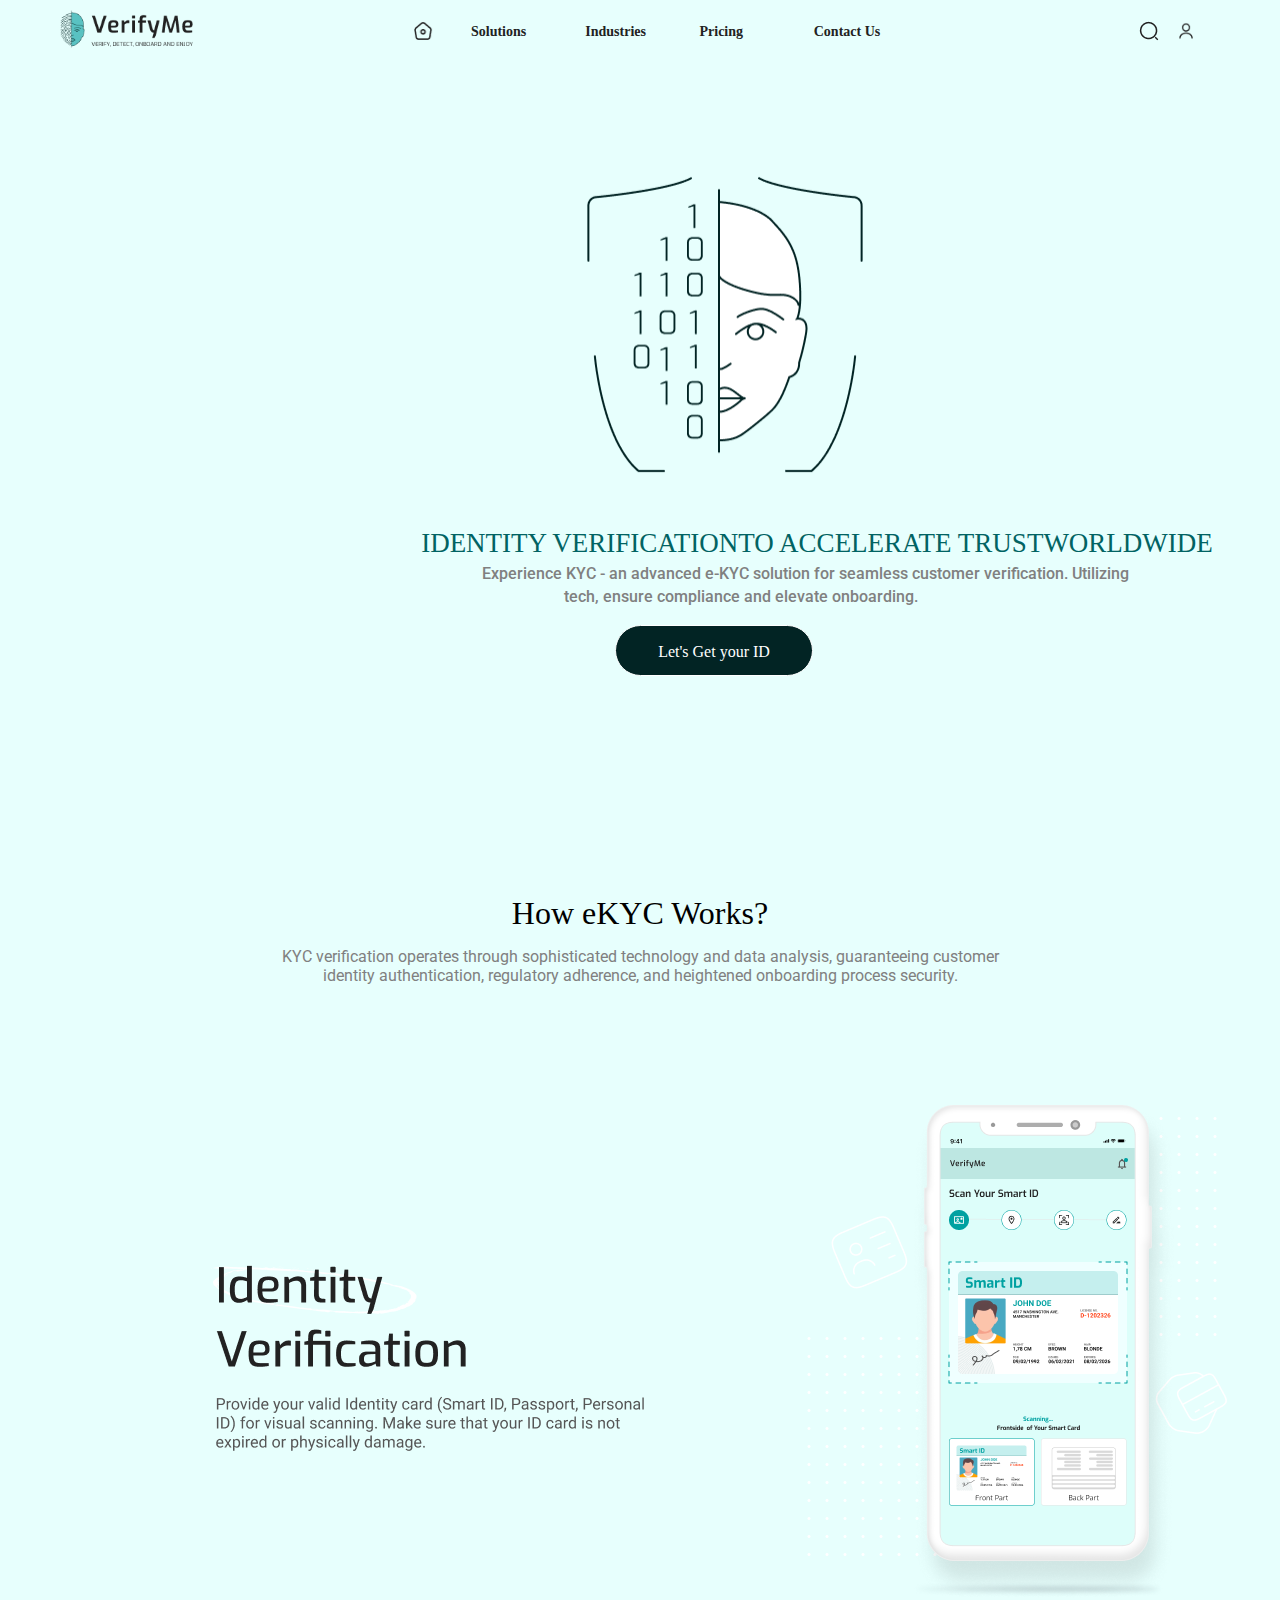
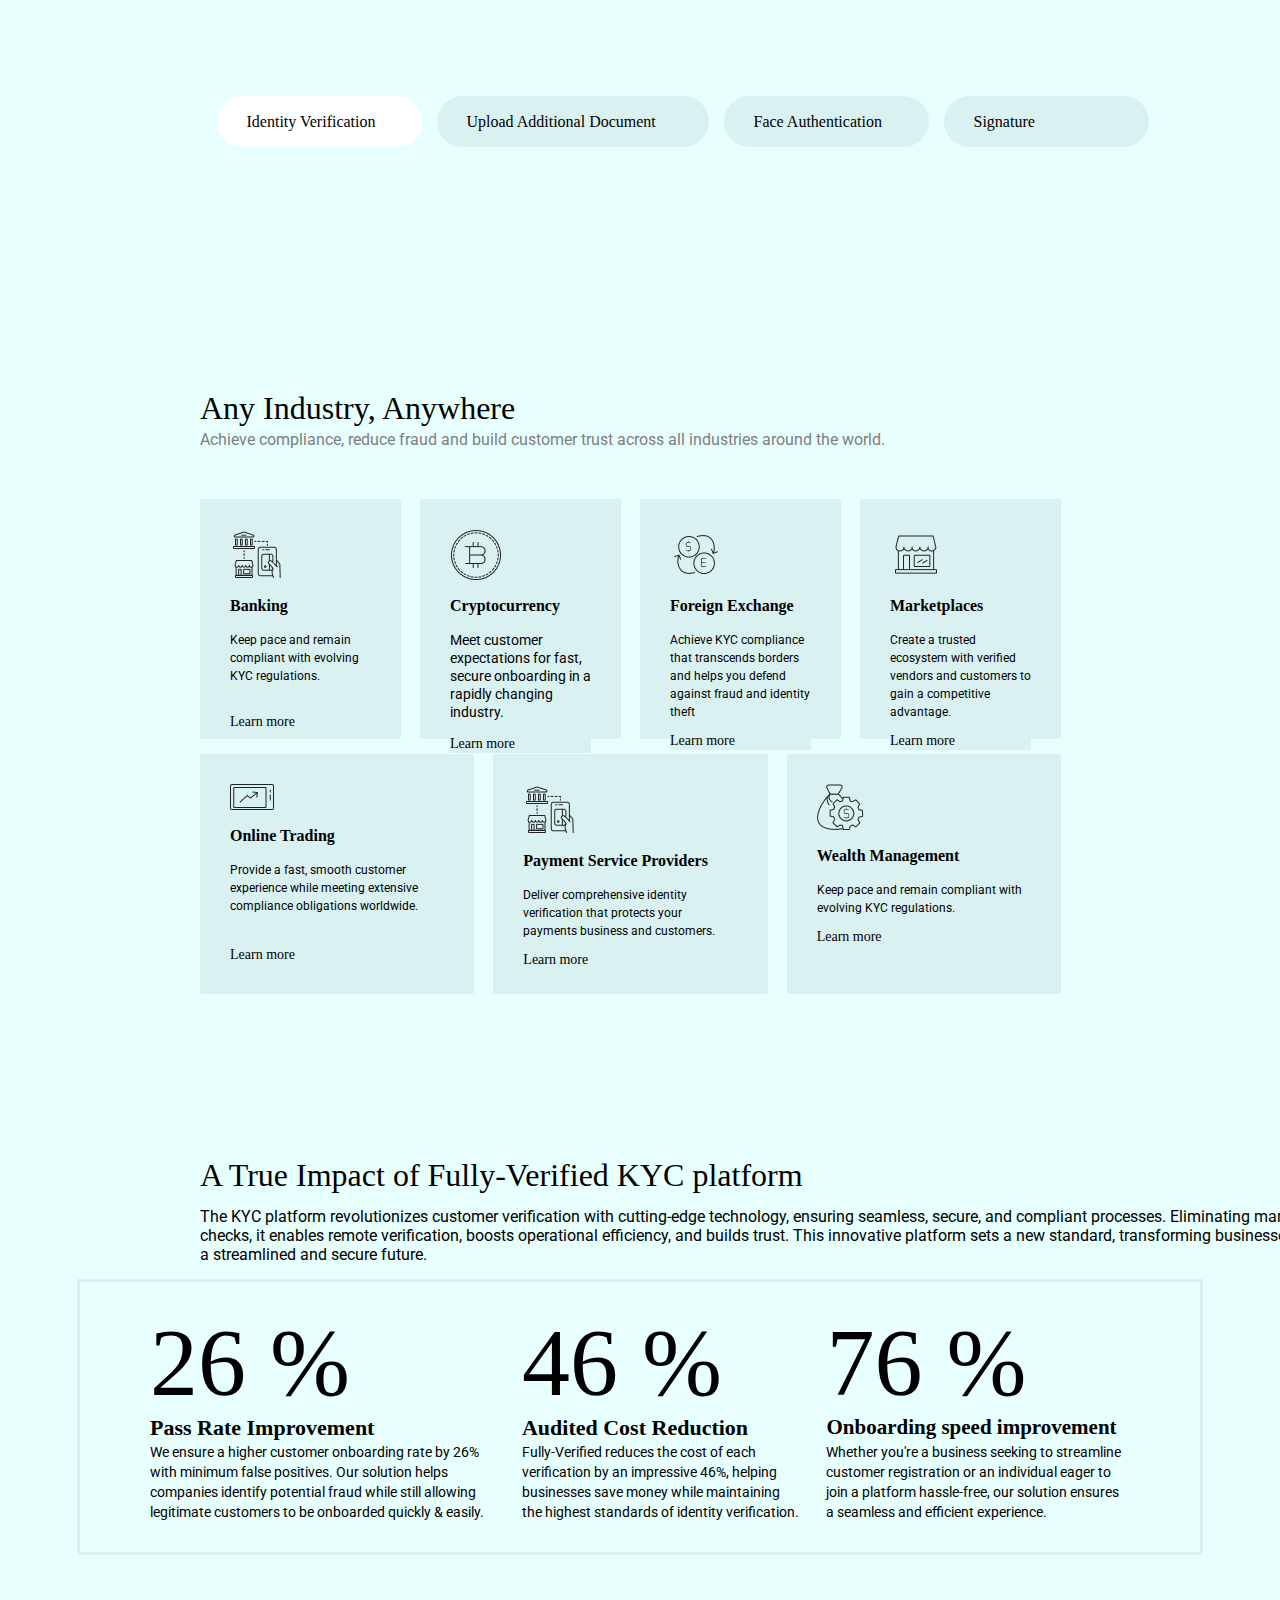
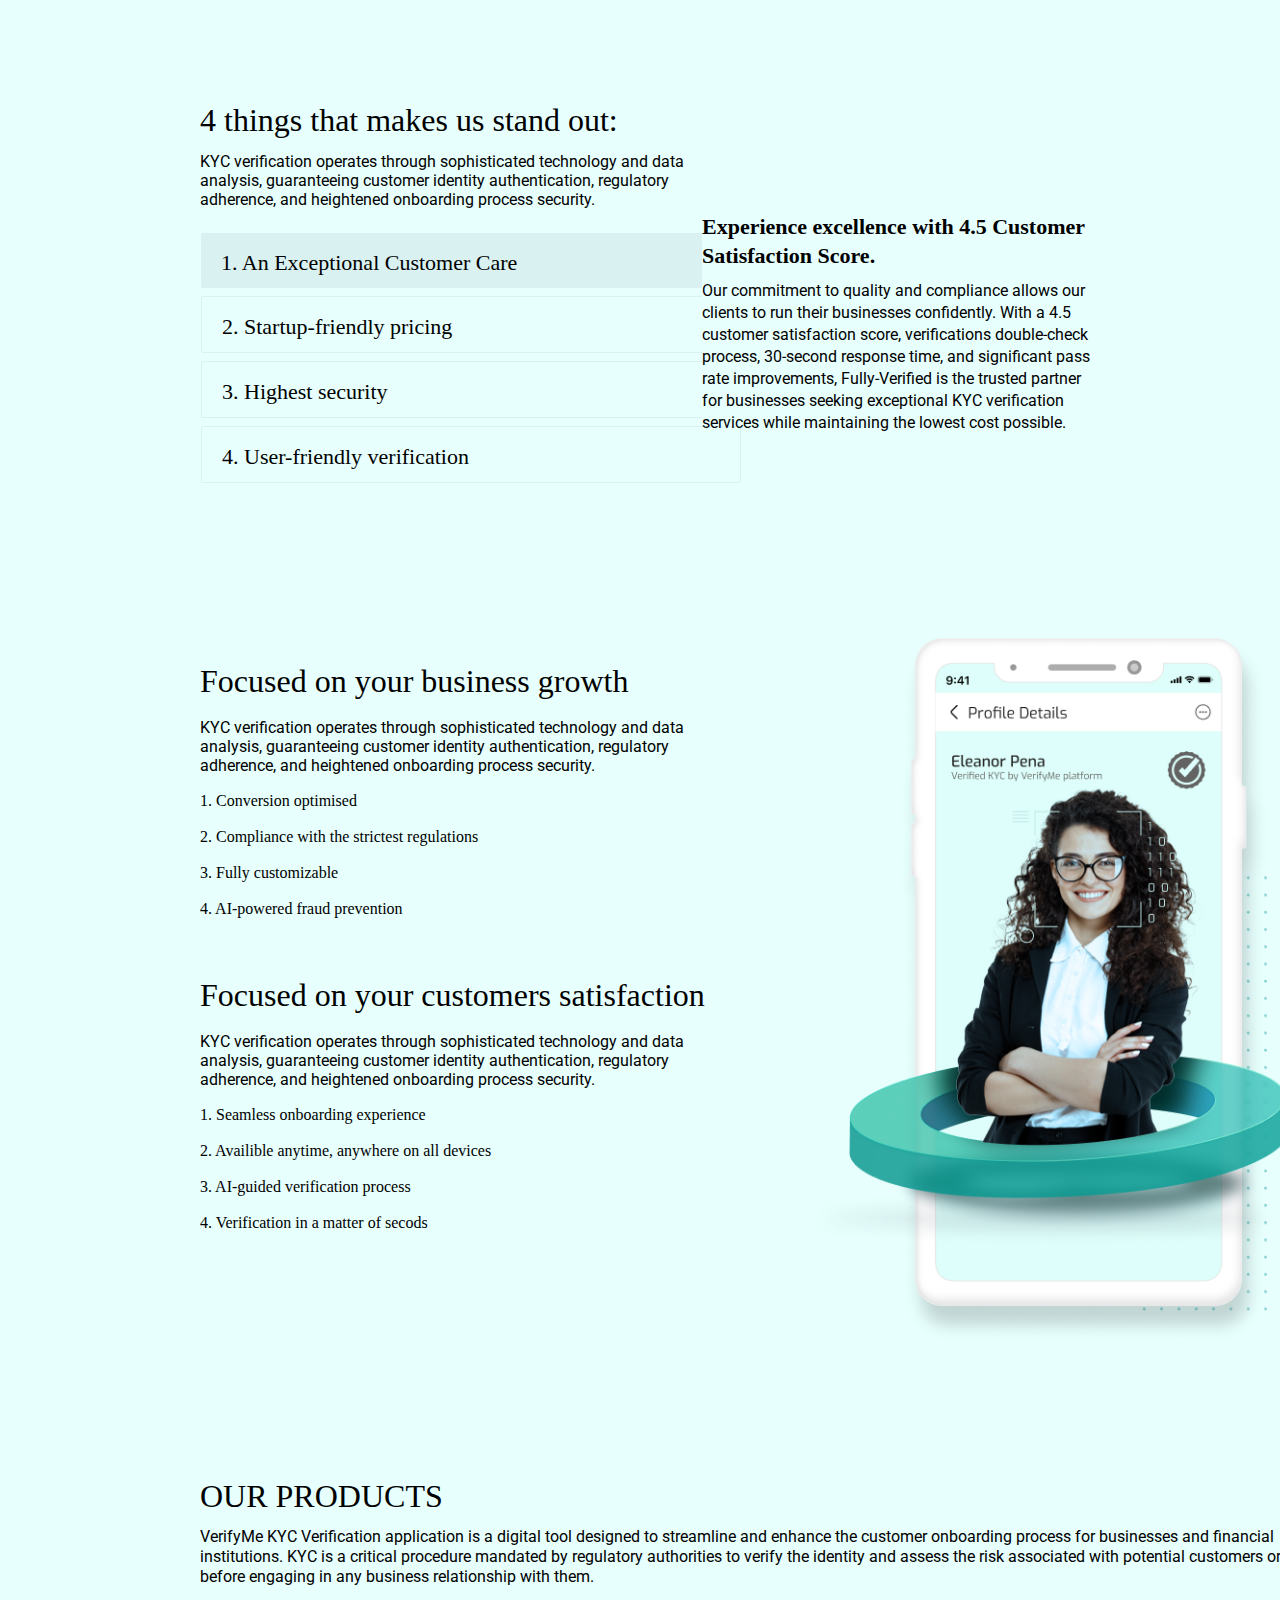
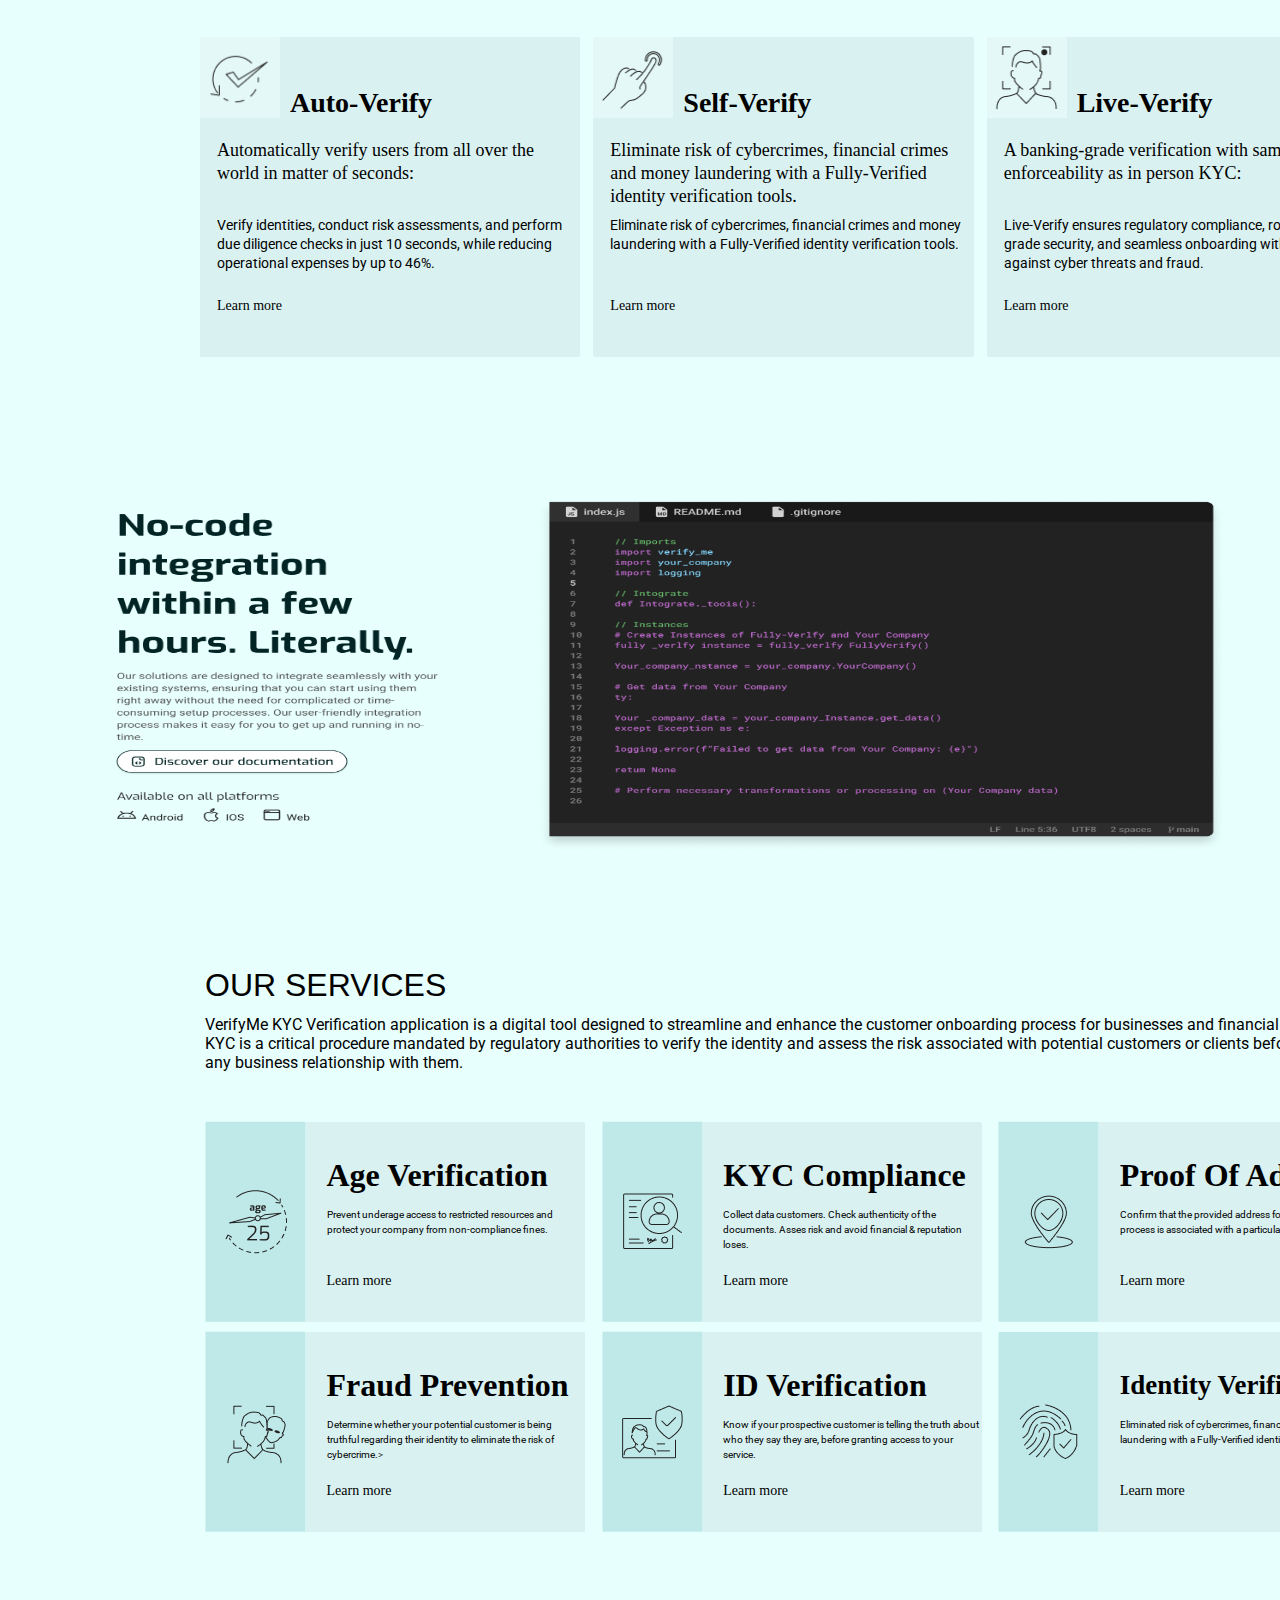
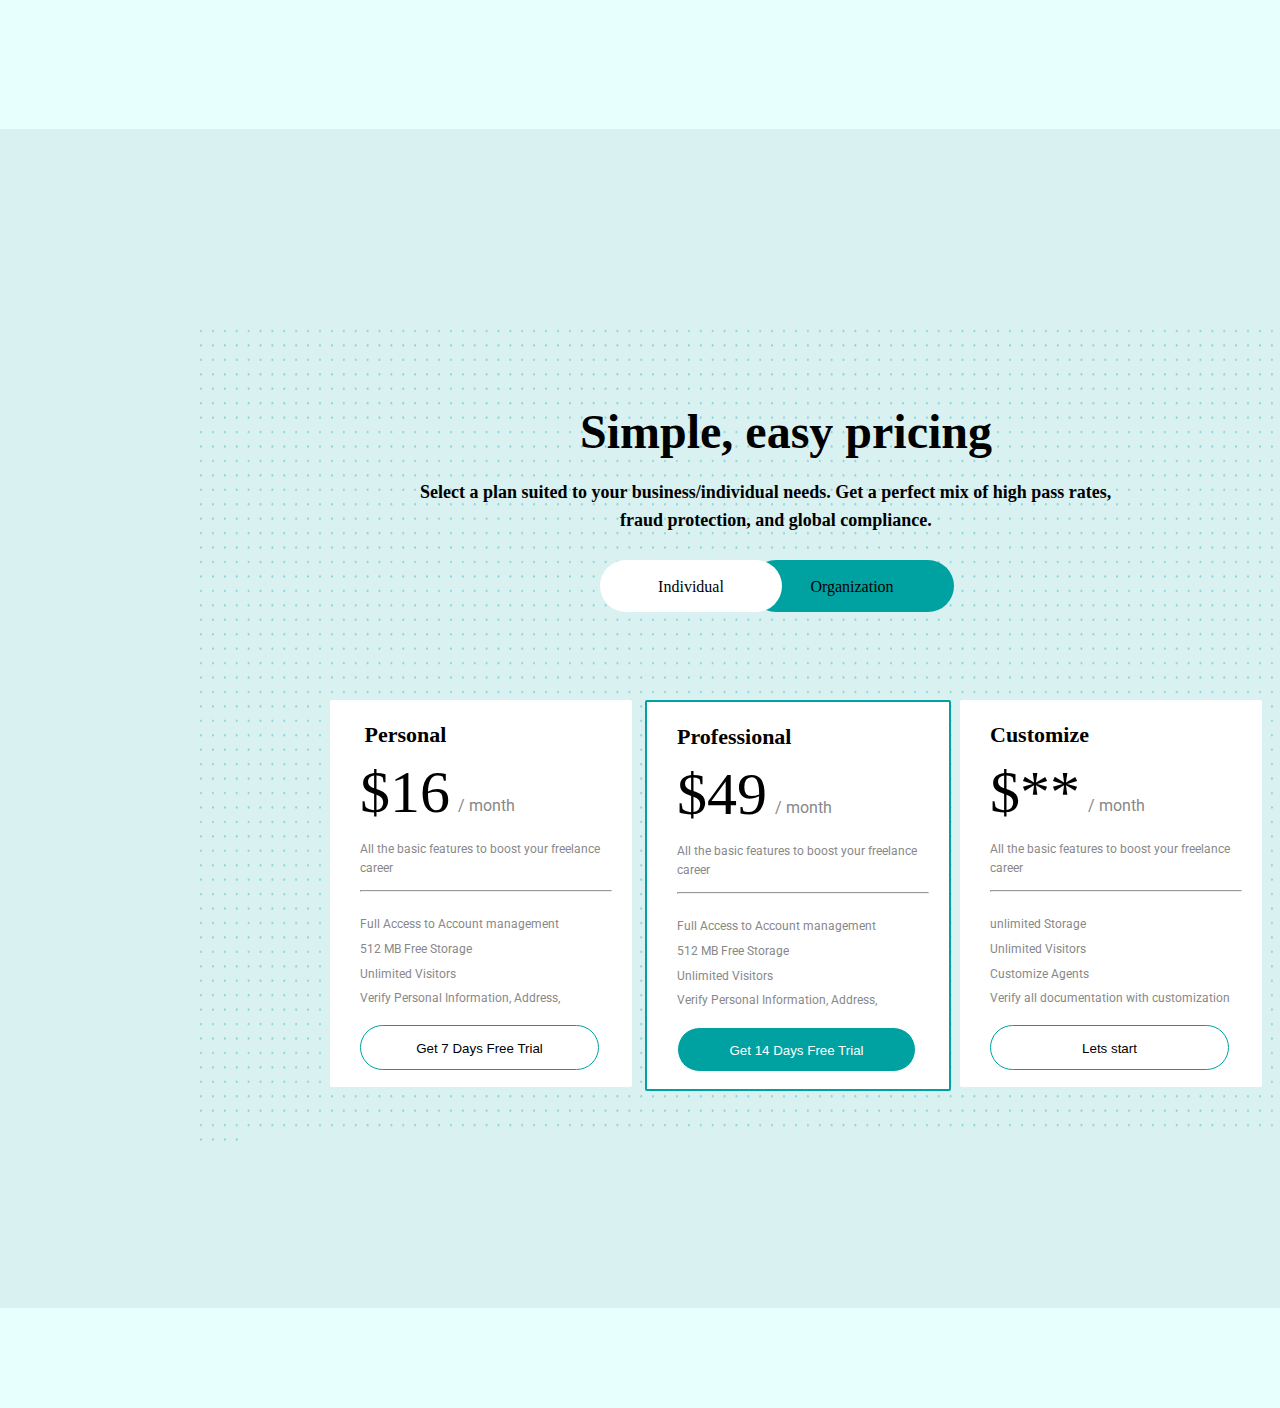
==== commit 1f350099: "identification done" ====
--- a/index.html
+++ b/index.html
@@ -414,6 +414,17 @@
         </div>
     </section>
     <!-- SIMPLE-EASYER-SECTION-END -->
+
+    <!-- ACCOUNT-SECTION-START -->
+    <!-- <section class="Account-Section">
+        <div class="Account-Section-Left">
+            <img src="./images/Don'tHaveAccount/Section Header (1).png" alt="">
+        </div>
+        <div class="Account-Section-Right">
+            <img src="./images/Don'tHaveAccount/Left (1).png" alt="">
+        </div>
+    </section> -->
+    <!-- ACCOUNT-SECTION-END -->
 </body>
 
 </html>--- a/css/style.css
+++ b/css/style.css
@@ -1431,6 +1431,7 @@
   border-radius: 2px;
   background: #d9f1f1;
   transition: 1.5s;
+  overflow: hidden;
 }
 .our-section-bottom .box-6:hover {
   transform: scale(1.1);
@@ -1765,12 +1766,12 @@
   height: 45px;
   padding: 15px 16px 15px 16px;
   border-radius: 30px;
-  border: 1px solid #00A1A1;
+  border: 1px solid #00a1a1;
   gap: 10px;
-  background: #FFFFFF;
-}
-.simpleEasyer-Section-content .box-1 .btn:hover{
-  background: #00A1A1;
+  background: #ffffff;
+}
+.simpleEasyer-Section-content .box-1 .btn:hover {
+  background: #00a1a1;
   color: #e7fffd;
 }
 .simpleEasyer-Section-content .box-2 {
@@ -1791,6 +1792,7 @@
   text-align: center;
   background: white;
   border: none;
+  border: 2px solid #00a1a1;
 }
 .simpleEasyer-Section-content .box-2 .personal {
   left: 30px;
@@ -1949,11 +1951,11 @@
   border: 1px solid #ffffff;
   gap: 10px;
   color: #ffffff;
-  background: #00A1A1;
+  background: #00a1a1;
 }
 .simpleEasyer-Section-content .box-2 .btn:hover {
   background: #ffffff;
-  border: 1px solid #00A1A1;
+  border: 1px solid #00a1a1;
   color: #000;
 }
 
@@ -2130,11 +2132,39 @@
   height: 45px;
   padding: 15px 16px 15px 16px;
   border-radius: 30px;
-  border: 1px solid #00A1A1;
+  border: 1px solid #00a1a1;
   gap: 10px;
-  background: #FFFFFF;
-}
-.simpleEasyer-Section-content .box-3 .btn:hover{
-  background: #00A1A1;
+  background: #ffffff;
+}
+.simpleEasyer-Section-content .box-3 .btn:hover {
+  background: #00a1a1;
+  color: #ffffff;
 }
 /* SIMPLE-EASYER-SECTION-STYLE-END */
+
+/* ACCOUNT-SECTION-Style-START */
+.Account-Section {
+  width: 1919px;
+  height: 740px;
+  padding: 0px 0px 100px 0px;
+  gap: 10px;
+  display: flex;
+  justify-content: center;
+  align-items: flex-start;
+}
+.Account-Section-Left {
+}
+.Account-Section-Right {
+}
+.Account-Section-Left img {
+  width: 495px;
+  height: 540px;
+  gap: 3px;
+}
+.Account-Section-Right img {
+  width: 495px;
+  height: 540px;
+  /* padding: 60px 0px 60px 0px; */
+  gap: 12px;
+}
+/* ACCOUNT-SECTION-Style-End */
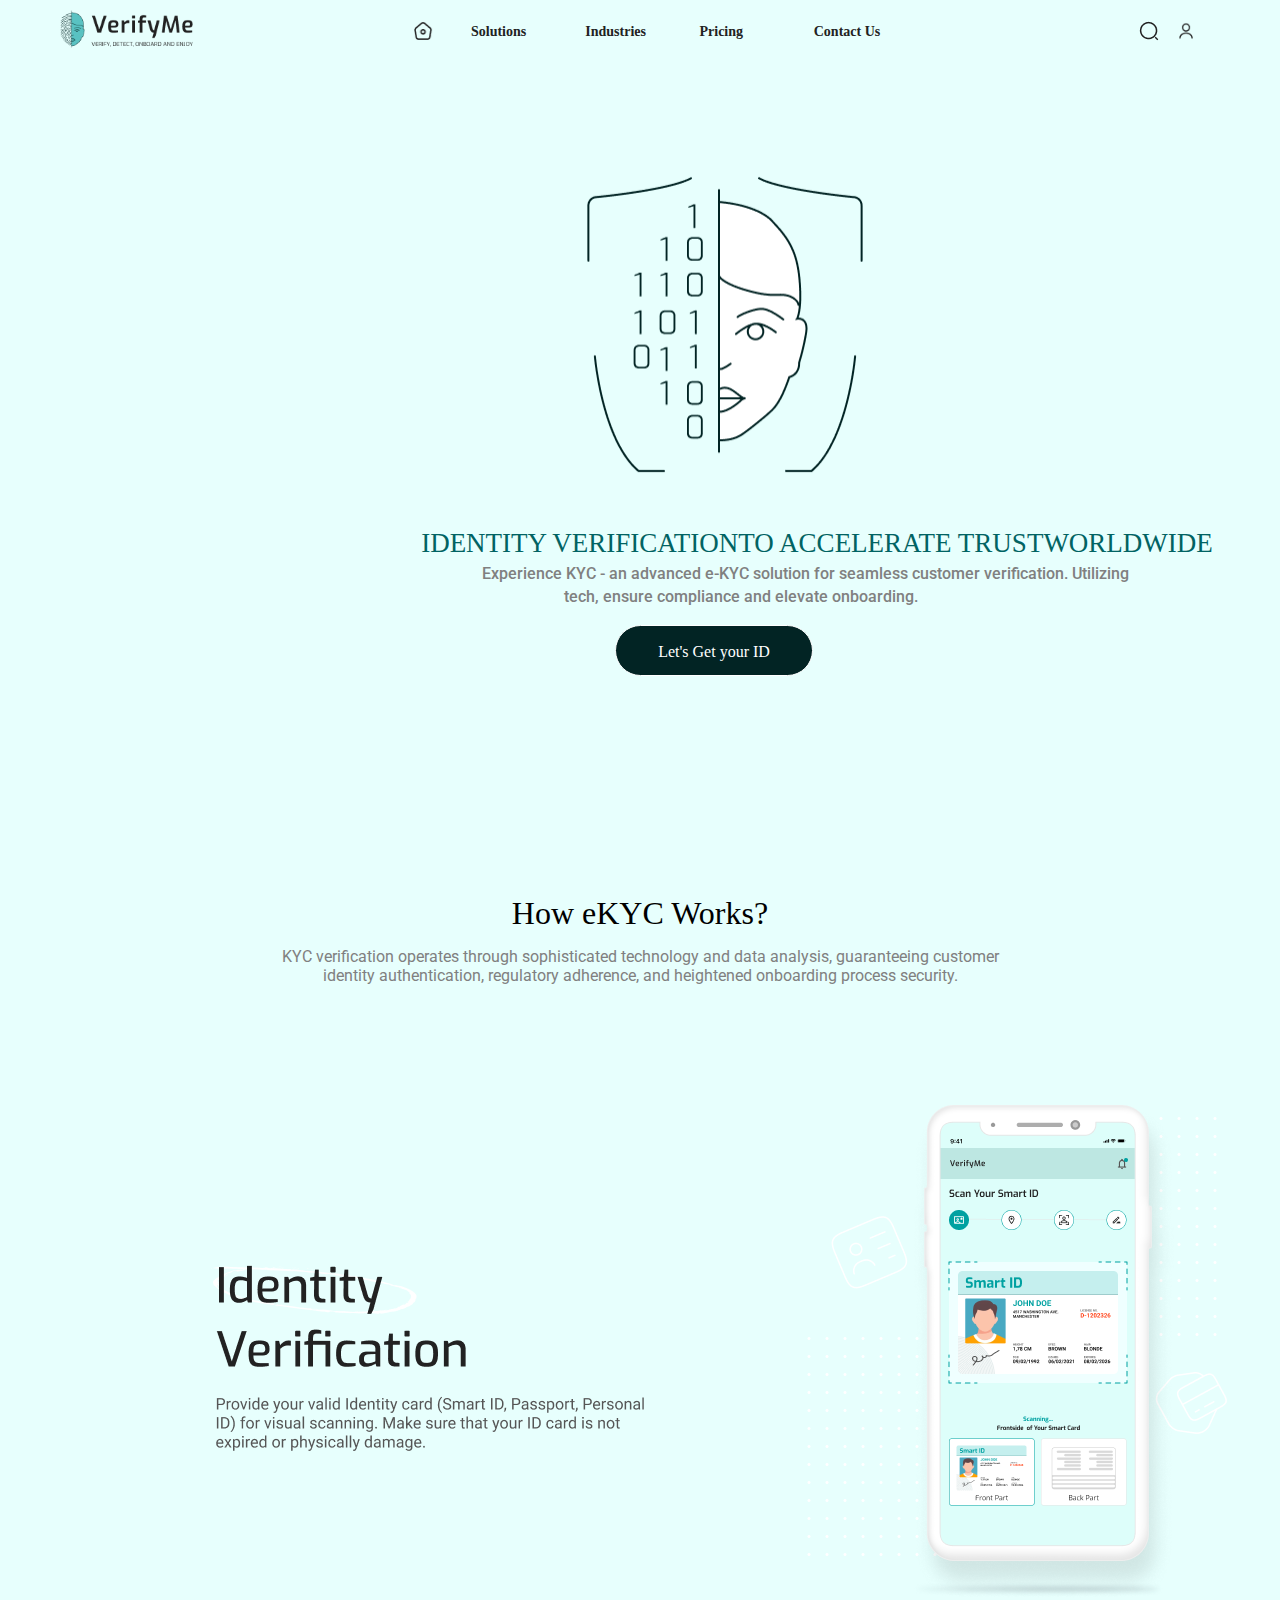
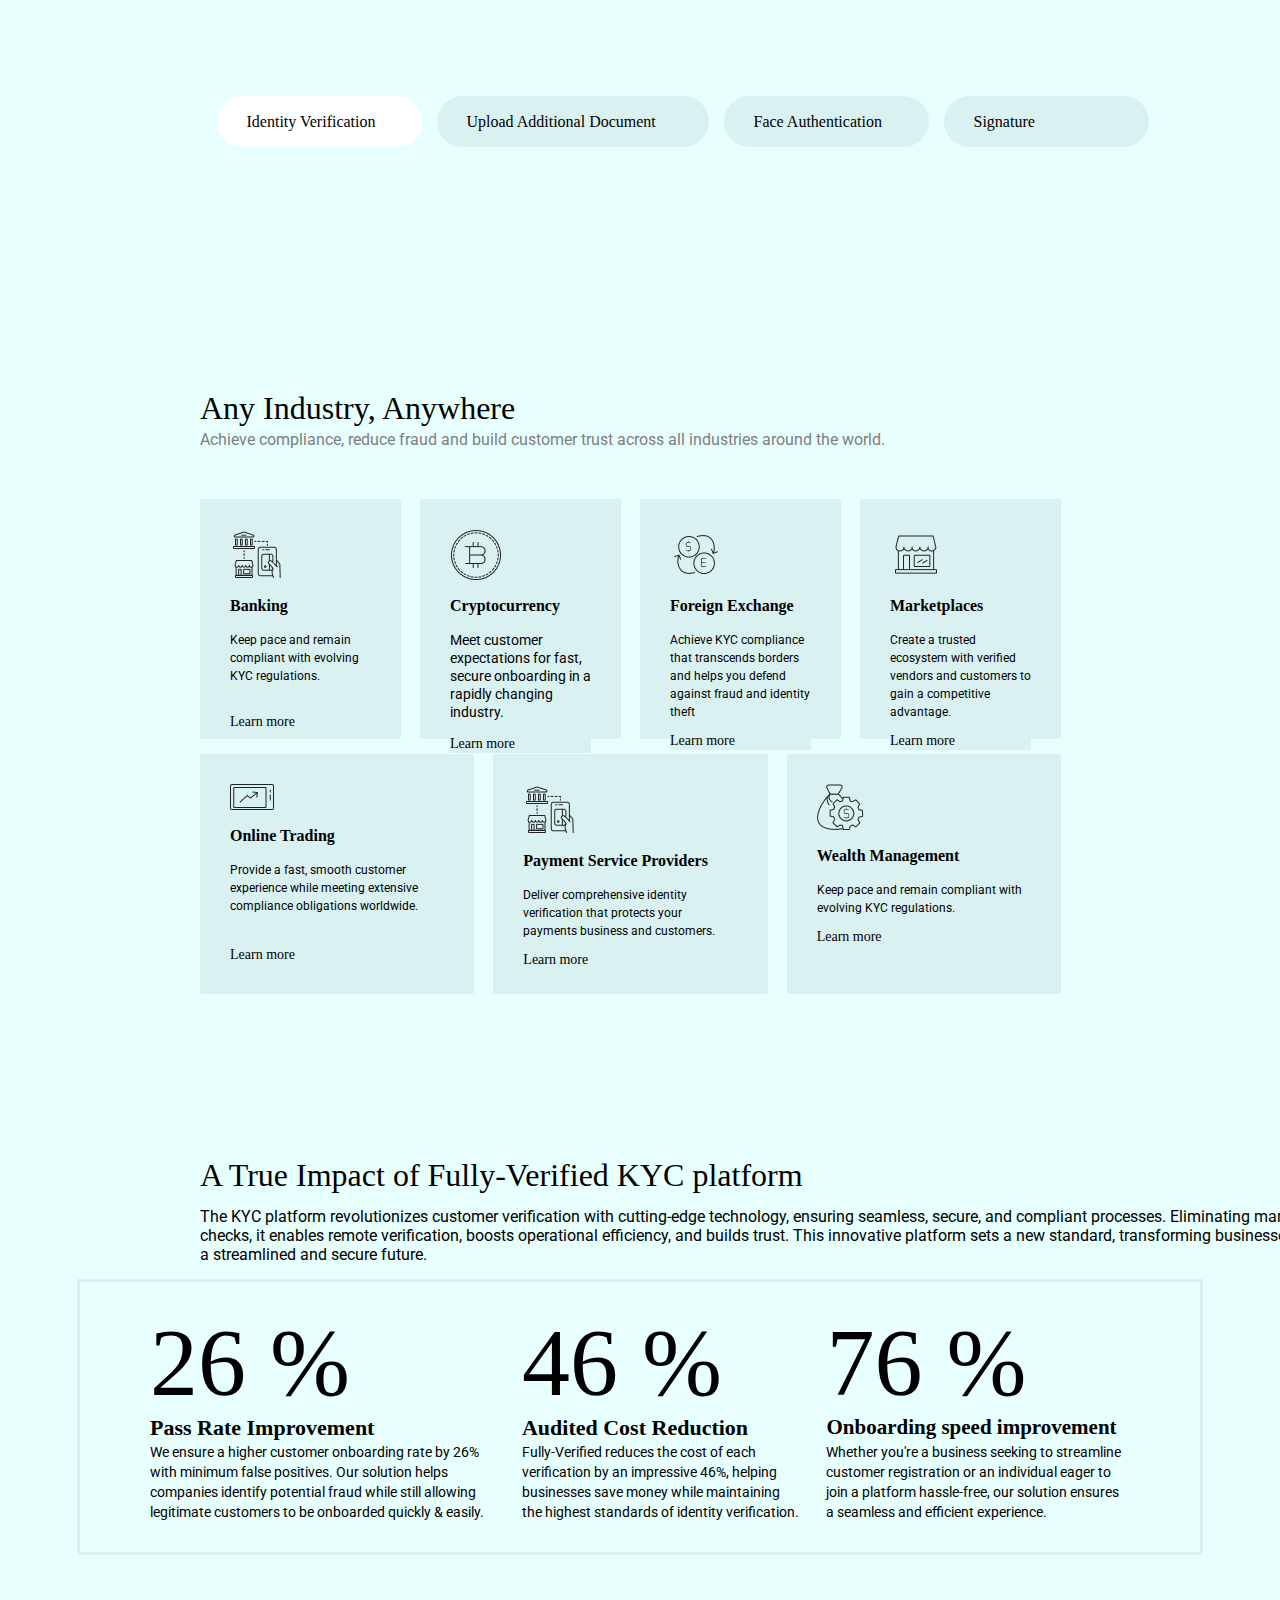
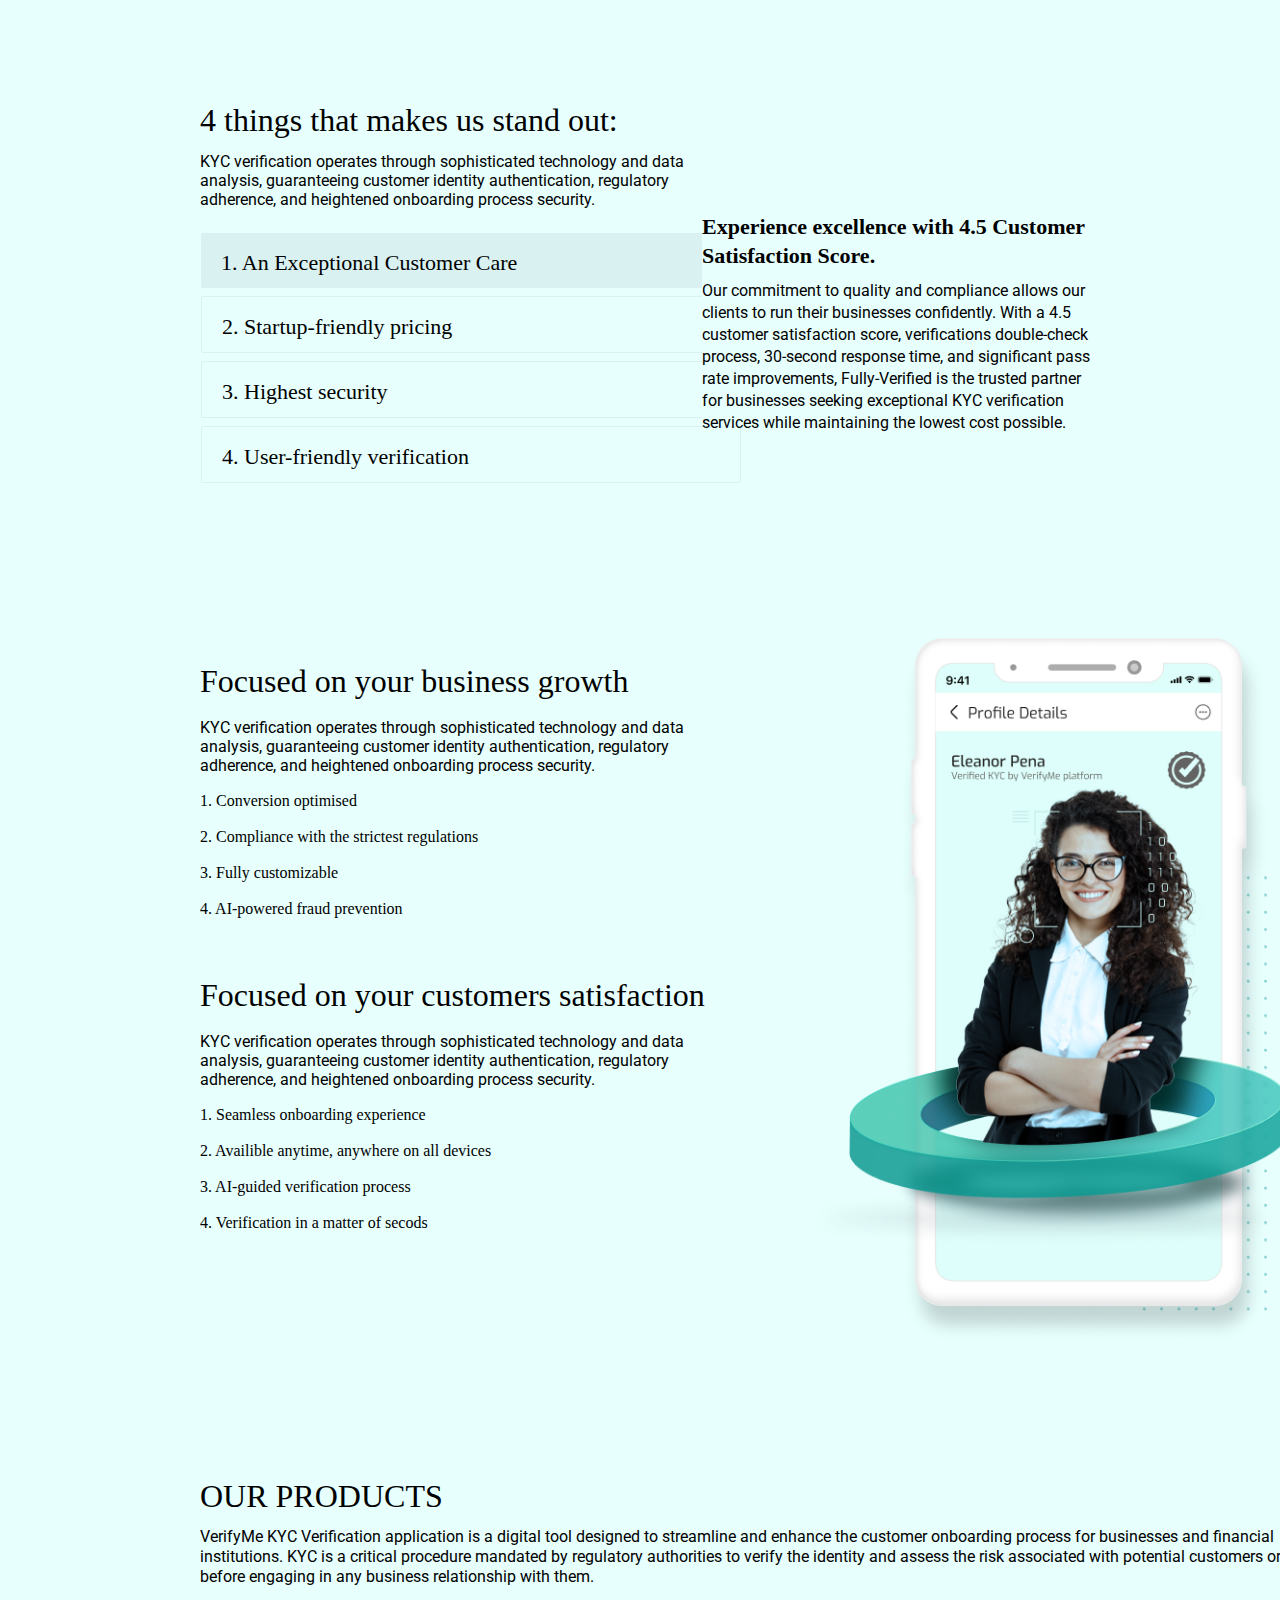
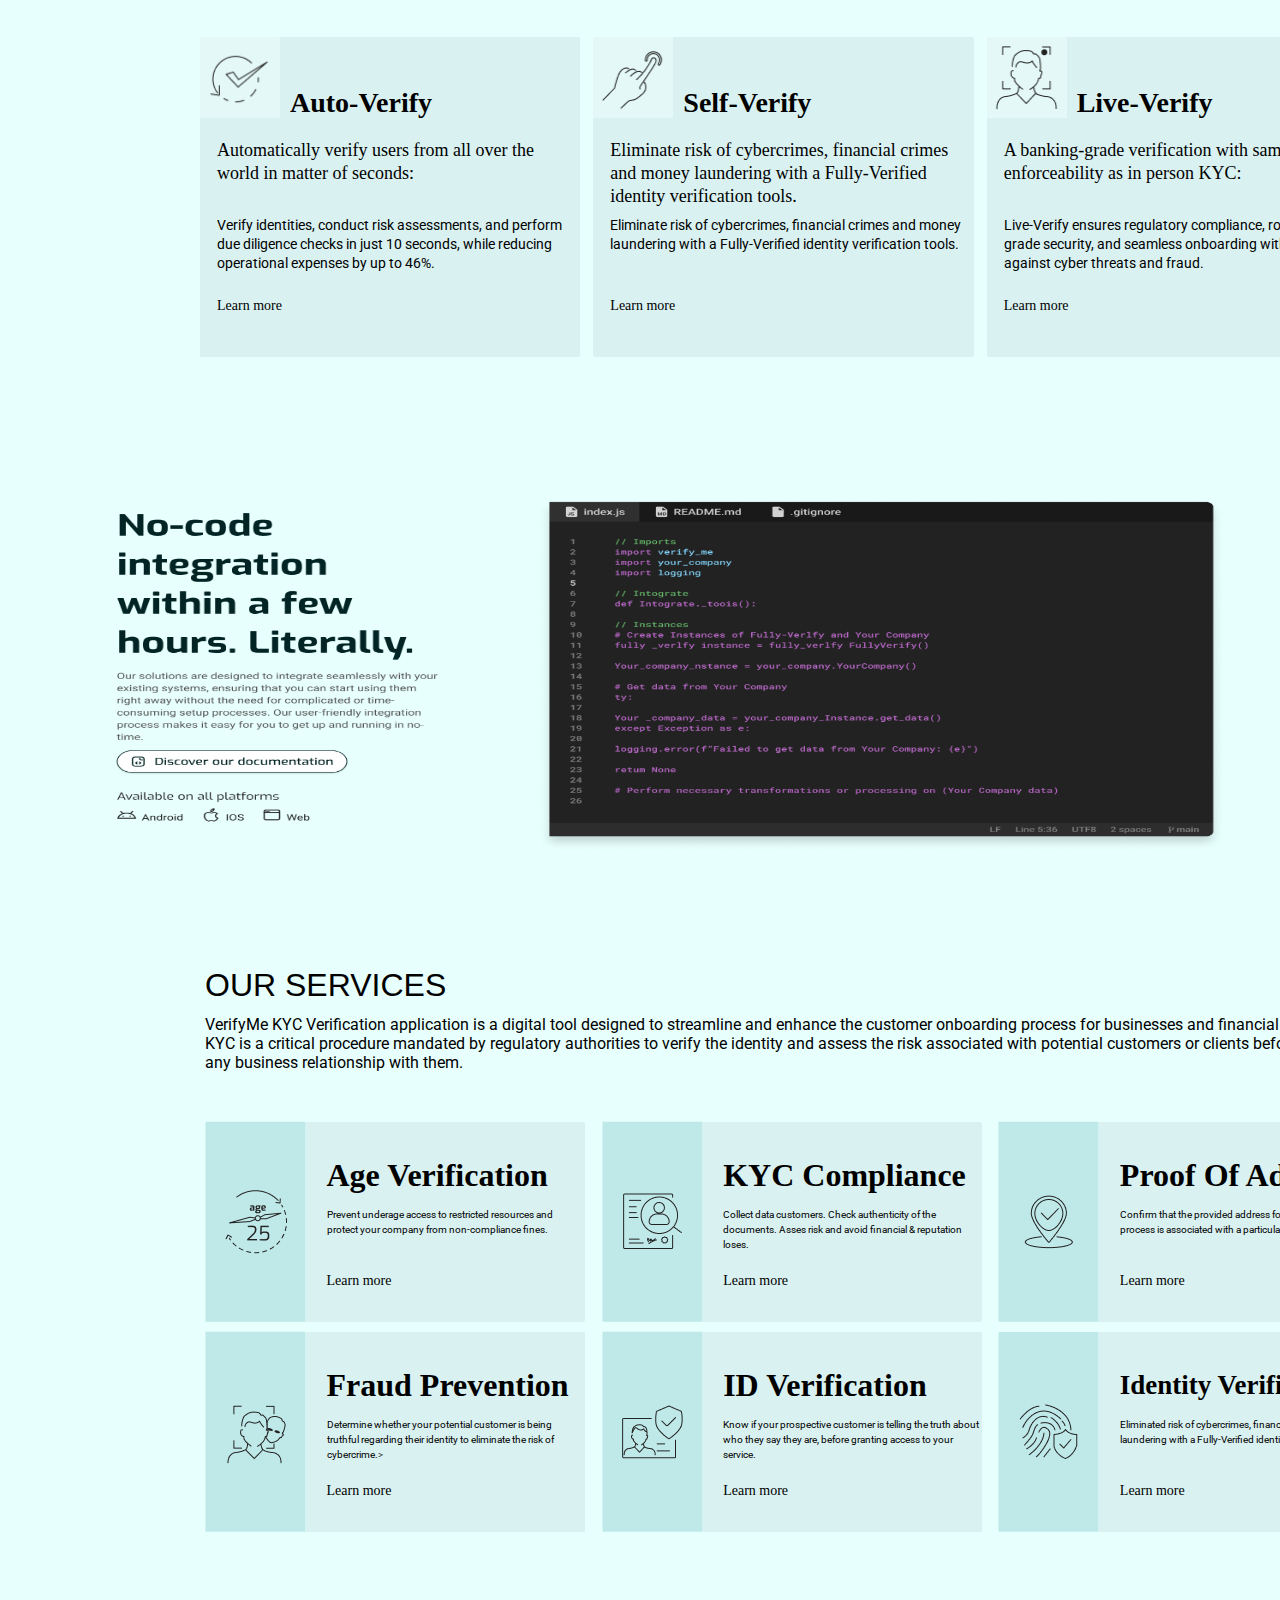
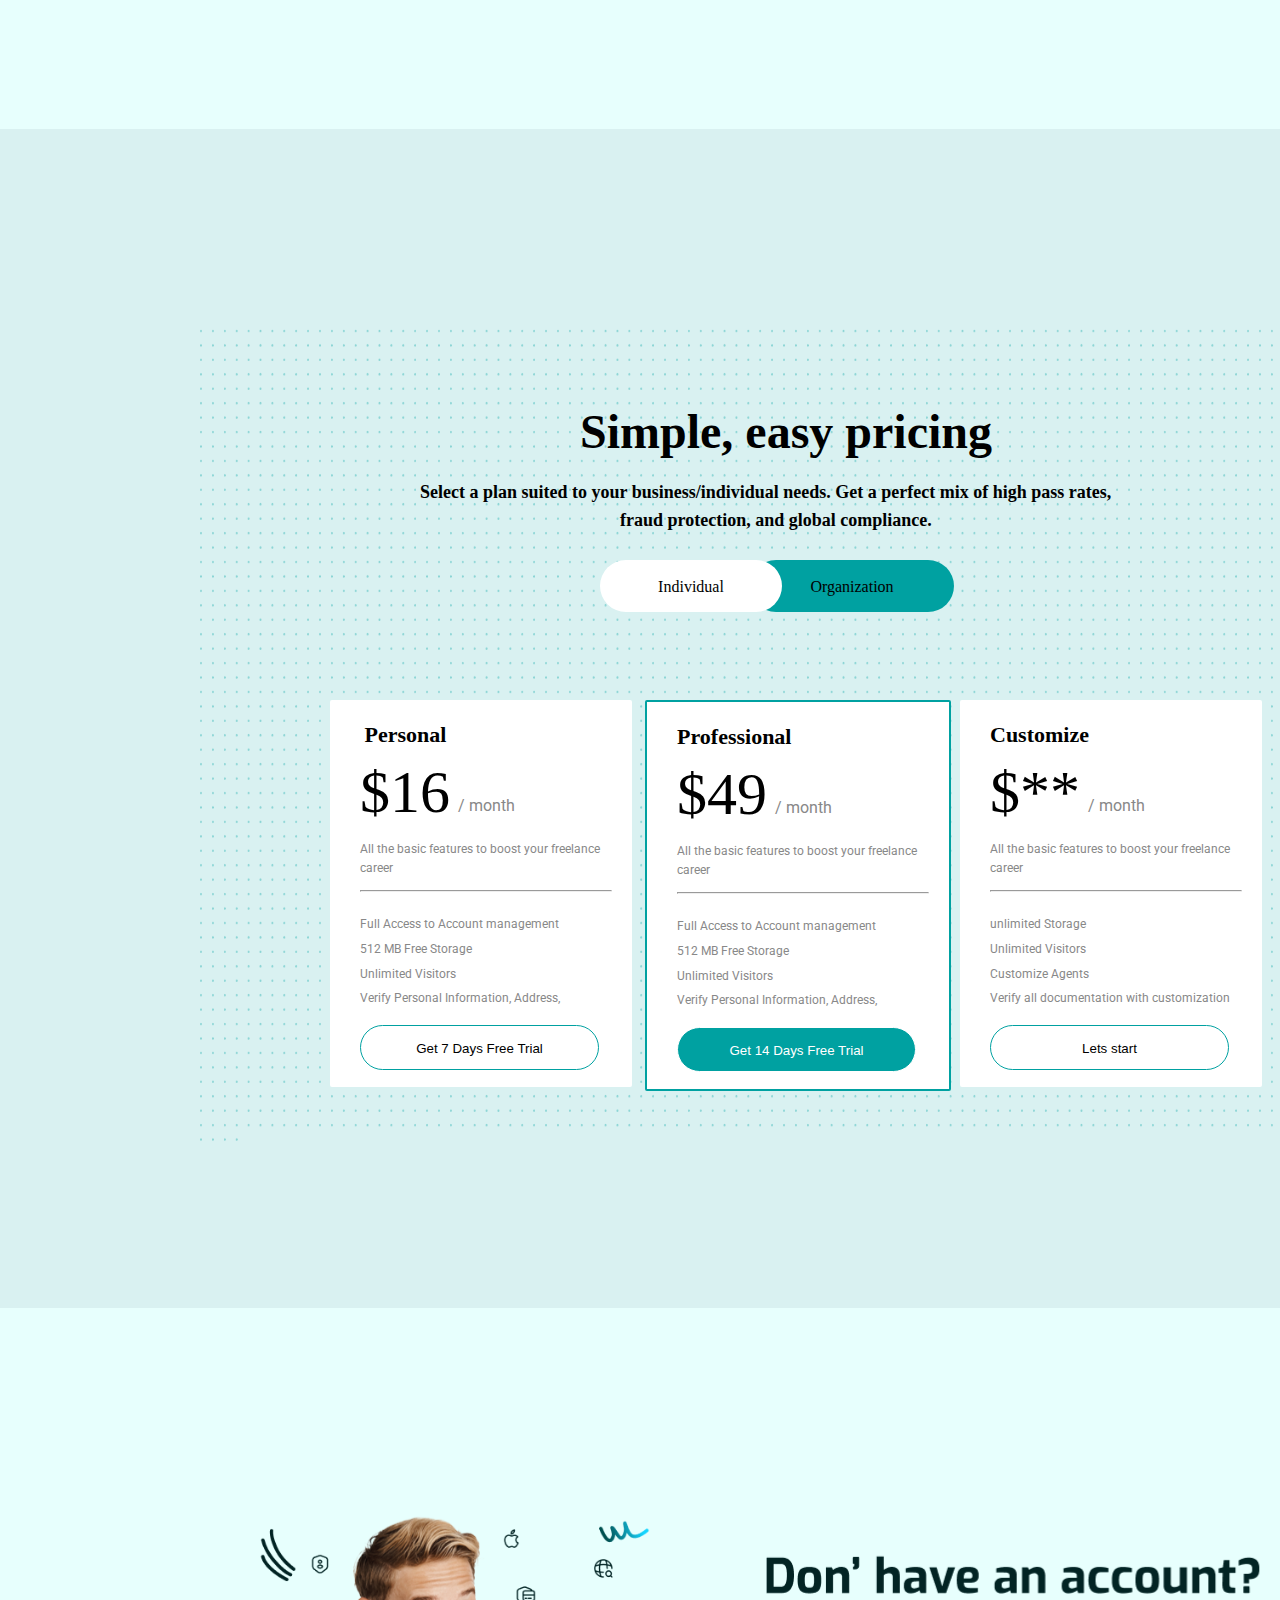
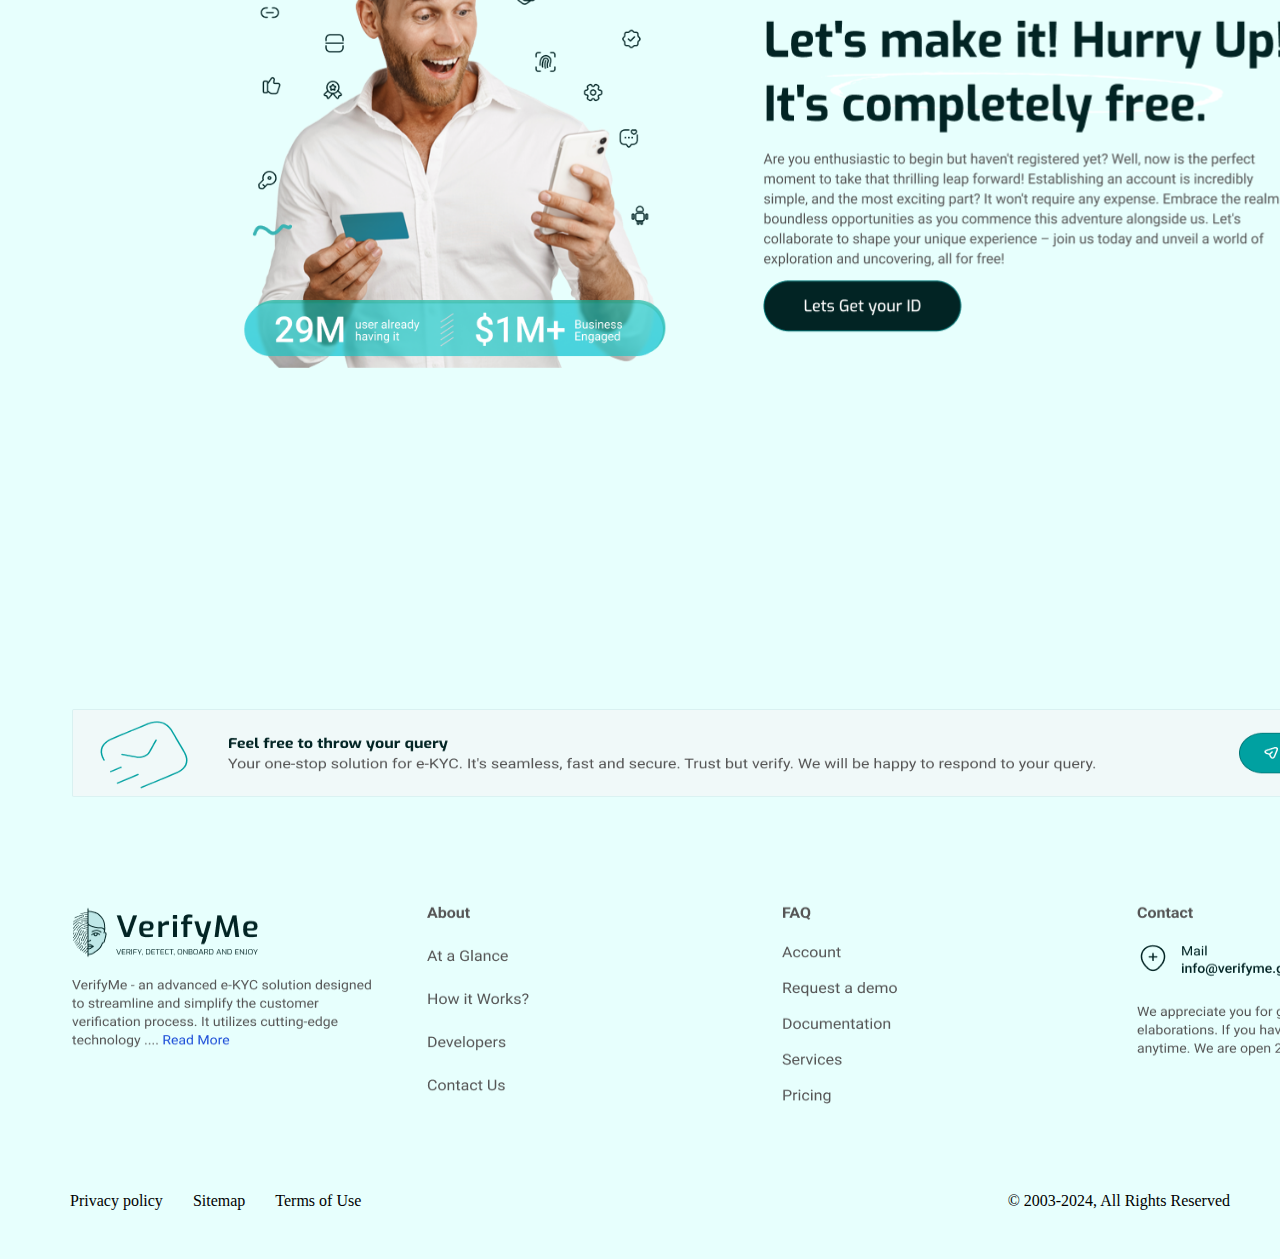
==== commit 6118775b: "all done" ====
--- a/index.html
+++ b/index.html
@@ -416,15 +416,46 @@
     <!-- SIMPLE-EASYER-SECTION-END -->
 
     <!-- ACCOUNT-SECTION-START -->
-    <!-- <section class="Account-Section">
+    <section class="Account-Section">
         <div class="Account-Section-Left">
+            <img src="./images/Don'tHaveAccount//Left (1).png" alt="">
+        </div>
+        <div class="Account-Section-Right">
             <img src="./images/Don'tHaveAccount/Section Header (1).png" alt="">
         </div>
-        <div class="Account-Section-Right">
-            <img src="./images/Don'tHaveAccount/Left (1).png" alt="">
-        </div>
-    </section> -->
+    </section>
     <!-- ACCOUNT-SECTION-END -->
+
+    <!-- CONTACT-US-SECTION-START -->
+    <section class="contact-section">
+        <div class="contact-section-content">
+            <img src="./images/FooterSection/contact-card.png" alt="">
+        </div>
+    </section>
+    <!-- CONTACT-US-SECTION-END -->
+
+    <!-- FOOTER-MENU-SECTION-START -->
+    <section class="FooterMenu-section">
+        <div class="FooterMenu-section-content">
+            <img src="./images/FooterSection/Menus.png" alt="">
+        </div>
+    </section>
+    <!-- FOOTER-MENU-SECTION-END -->
+
+    <!-- FOOTER-SECTION-START -->
+    <footer>
+        <div class="footer-section">
+            <div class="footer-left">
+                <p>Privacy policy</p>
+                <p>Sitemap</p>
+                <p>Terms of Use</p>
+            </div>
+            <div class="footer-right">
+                <p>© 2003-2024, All Rights Reserved</p>
+            </div>
+        </div>
+    </footer>
+    <!-- FOOTER-SECTION-END -->
 </body>
 
 </html>--- a/css/style.css
+++ b/css/style.css
@@ -1611,6 +1611,7 @@
   text-align: center;
   background: white;
   border: none;
+  transition: 1.5s;
 }
 .simpleEasyer-Section-content .box-1 .personal {
   left: 30px;
@@ -1977,7 +1978,16 @@
   text-align: center;
   background: white;
   border: none;
-}
+  transition: 1.5s;
+}
+/* .simpleEasyer-Section-content .box-3:hover {
+  transform: scale(1.1);
+  border: 2px solid #00a1a1;
+}
+.simpleEasyer-Section-content .box-1:hover {
+  transform: scale(1.1);
+  border: 2px solid #00a1a1;
+} */
 .simpleEasyer-Section-content .box-3 .personal {
   left: 30px;
   top: 20px;
@@ -2153,18 +2163,80 @@
   align-items: flex-start;
 }
 .Account-Section-Left {
+  height: 200px;
+  gap: 3px;
+  margin-top: 100px;
 }
 .Account-Section-Right {
+  height: 540px;
+  padding: 60px 100px 60px 0px;
 }
 .Account-Section-Left img {
-  width: 495px;
-  height: 540px;
+  height: 460px;
   gap: 3px;
+  margin-left: 0px;
 }
 .Account-Section-Right img {
-  width: 495px;
   height: 540px;
   /* padding: 60px 0px 60px 0px; */
   gap: 12px;
+  margin-right: 200px;
 }
 /* ACCOUNT-SECTION-Style-End */
+
+/* CONTACT-US-SECTION-STYLE-START */
+.contact-section {
+  width: 1400px;
+  height: 104px;
+  padding: 28px 36px 28px 36px;
+  border-radius: 2px;
+  border: 1px;
+  gap: 10px;
+}
+.contact-section-content img {
+  width: 1400px;
+  height: 104px;
+  padding: 28px 36px 28px 36px;
+  border-radius: 2px;
+  border: 1px;
+  gap: 10px;
+}
+/* CONTACT-US-SECTION-STYLE-END */
+
+/* FOOTER-MENU-SECTION-STYLE-START */
+.FooterMenu-section {
+  width: 1400px;
+  height: 104px;
+  padding: 28px 36px 28px 36px;
+  border-radius: 2px;
+  border: 1px;
+  gap: 10px;
+}
+.FooterMenu-section-content img {
+  width: 1400px;
+  height: 200px;
+  padding: 68px 36px 28px 36px;
+  border-radius: 2px;
+  border: 1px;
+  gap: 10px;
+}
+footer {
+  height: 67px;
+  padding: 204px 50px 0px 70px;
+  border: 1px 0px 0px 0px;
+  margin-top: 20px;
+}
+.footer-section{
+  display: flex;
+  justify-content: space-between;
+}
+.footer-section .footer-left{
+  display: flex;
+  justify-content: space-between;
+  gap: 30px;
+  margin-left: 0px;
+}
+.footer-section .footer-right{
+  margin-right: 0px;
+}
+/* FOOTER-MENU-SECTION-STYLE-END */
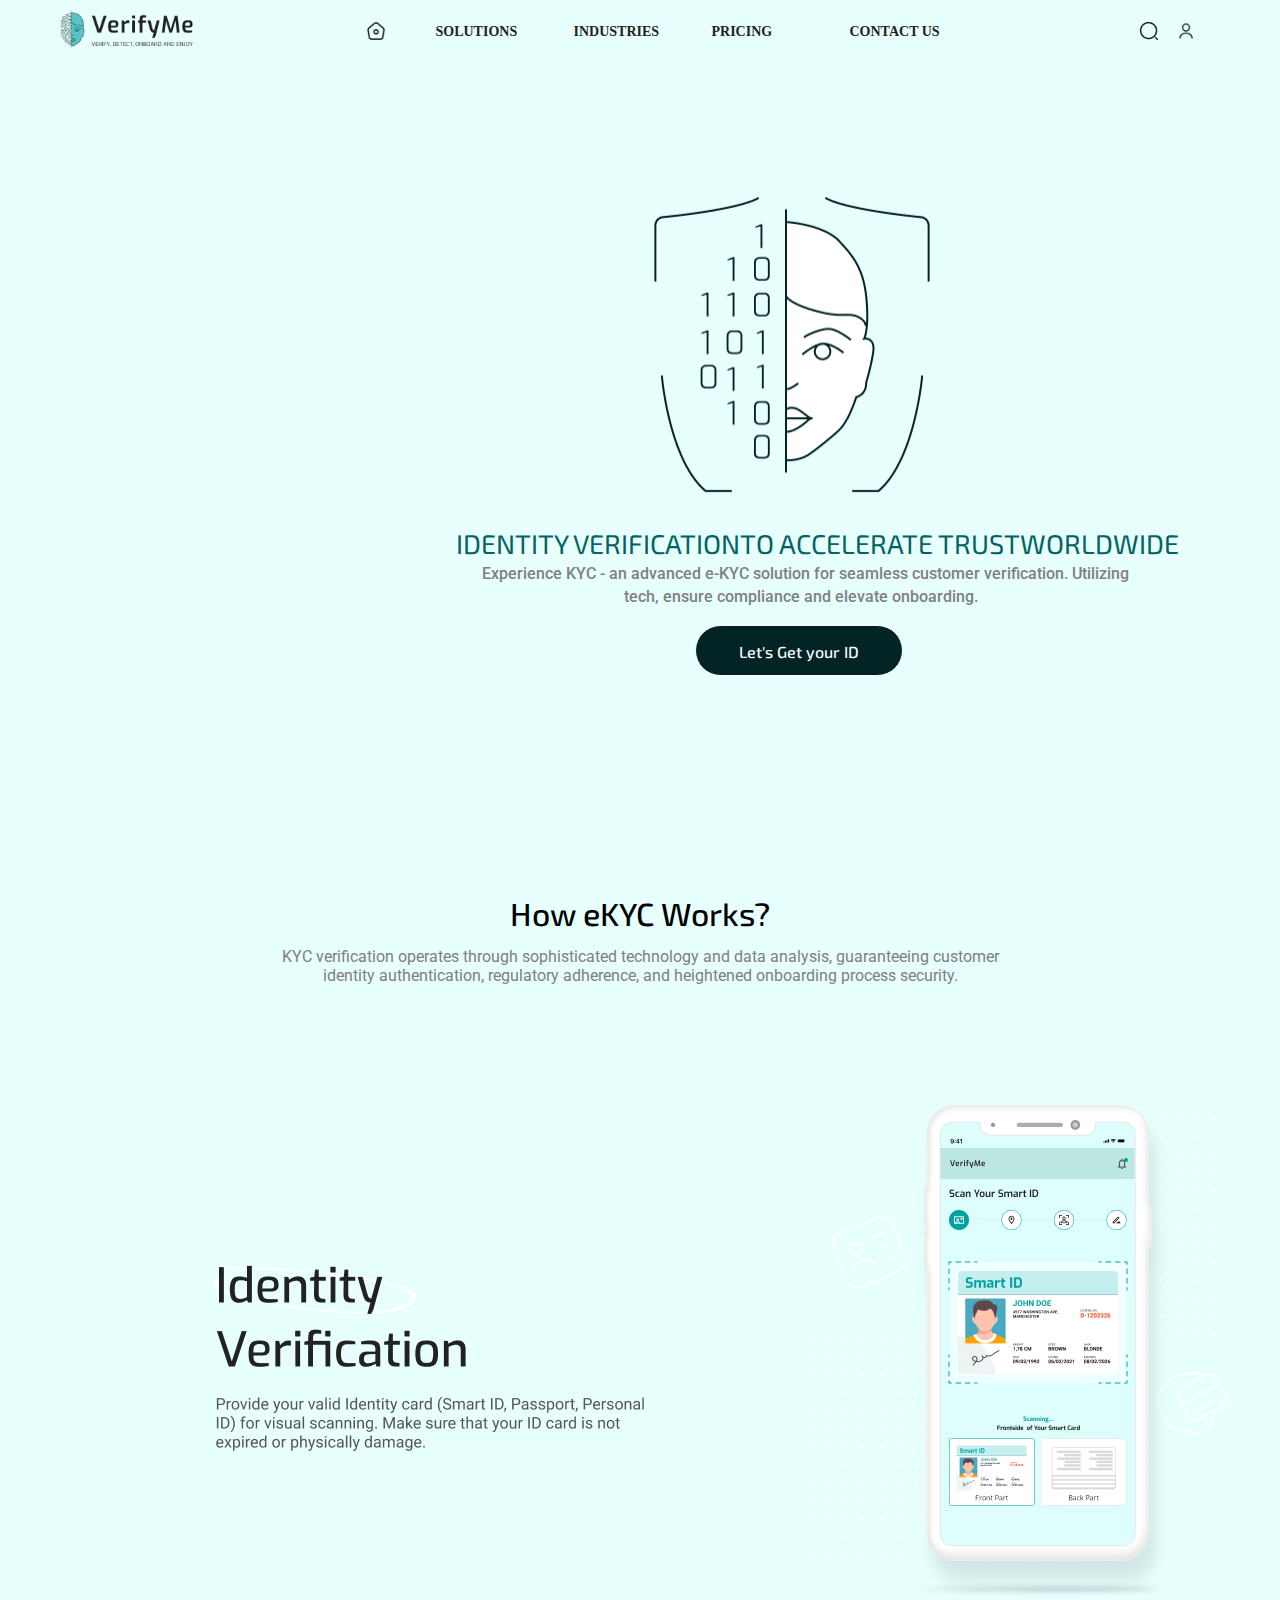
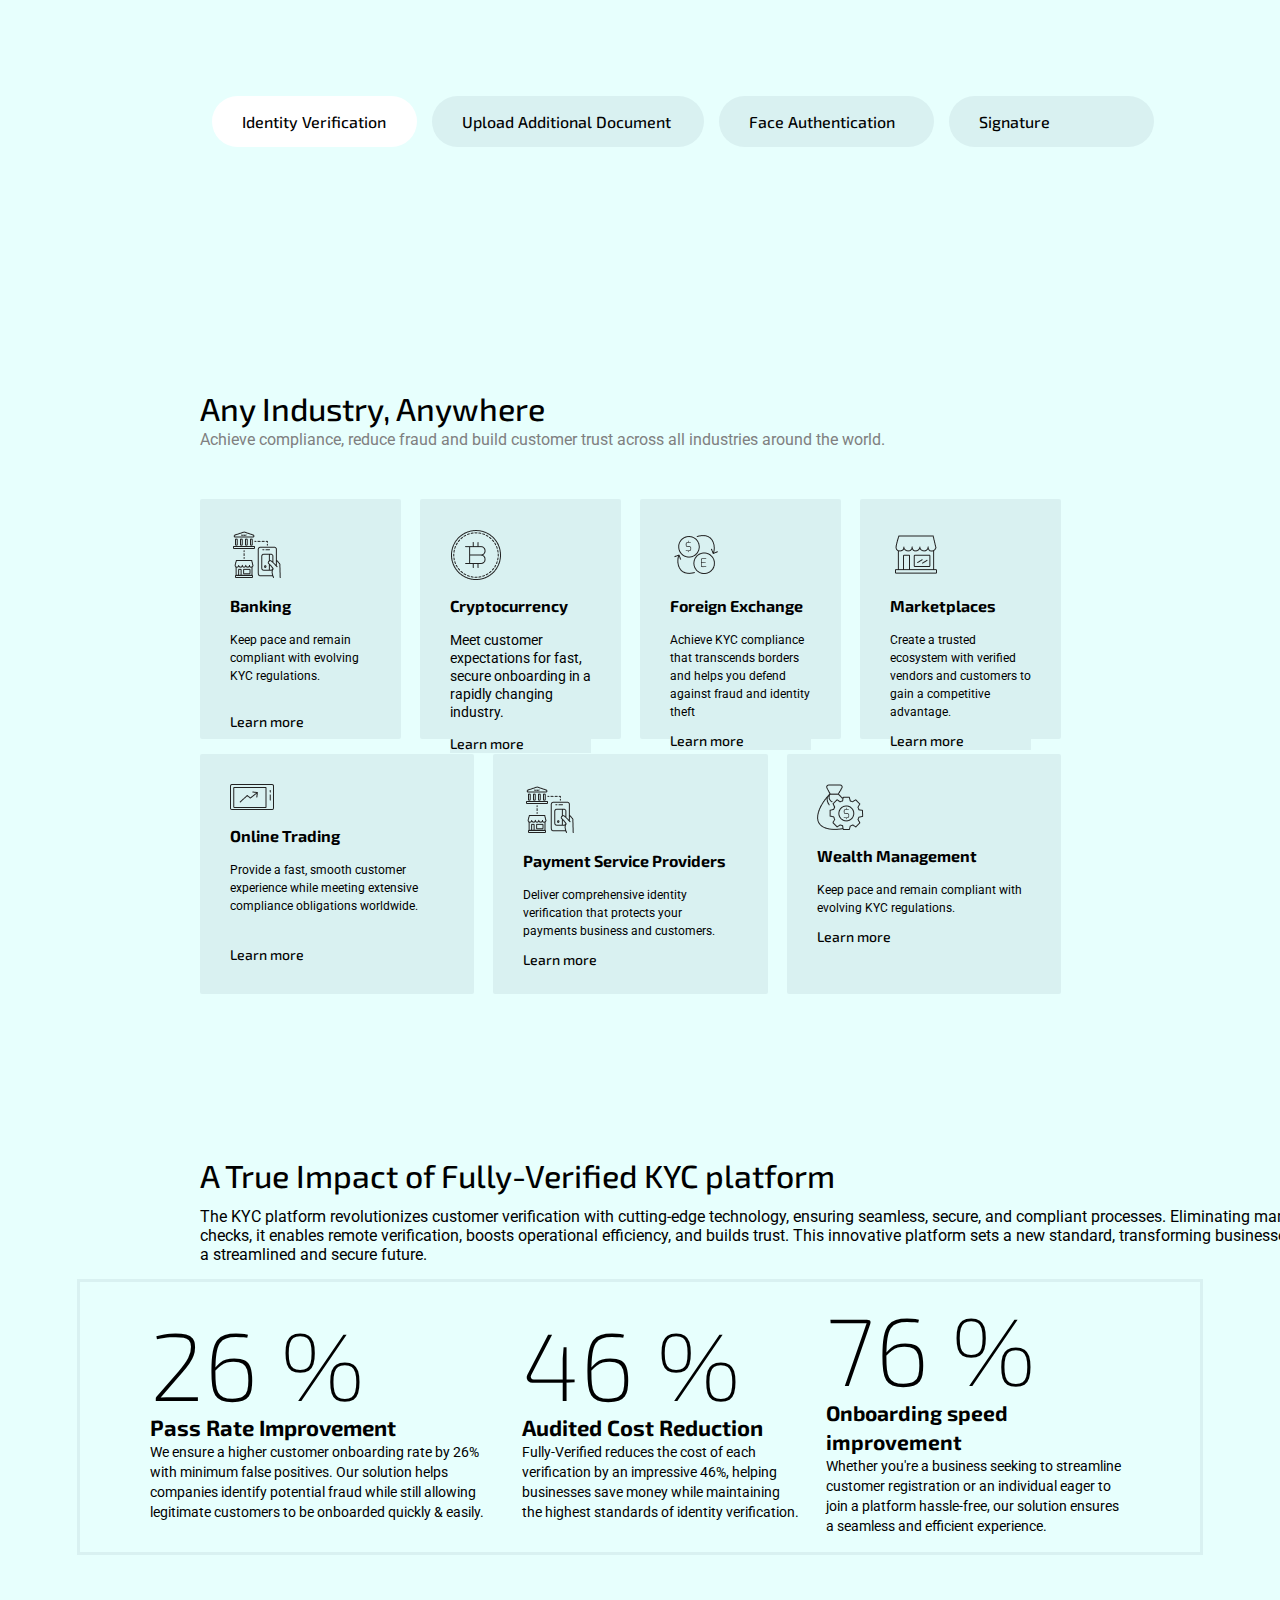
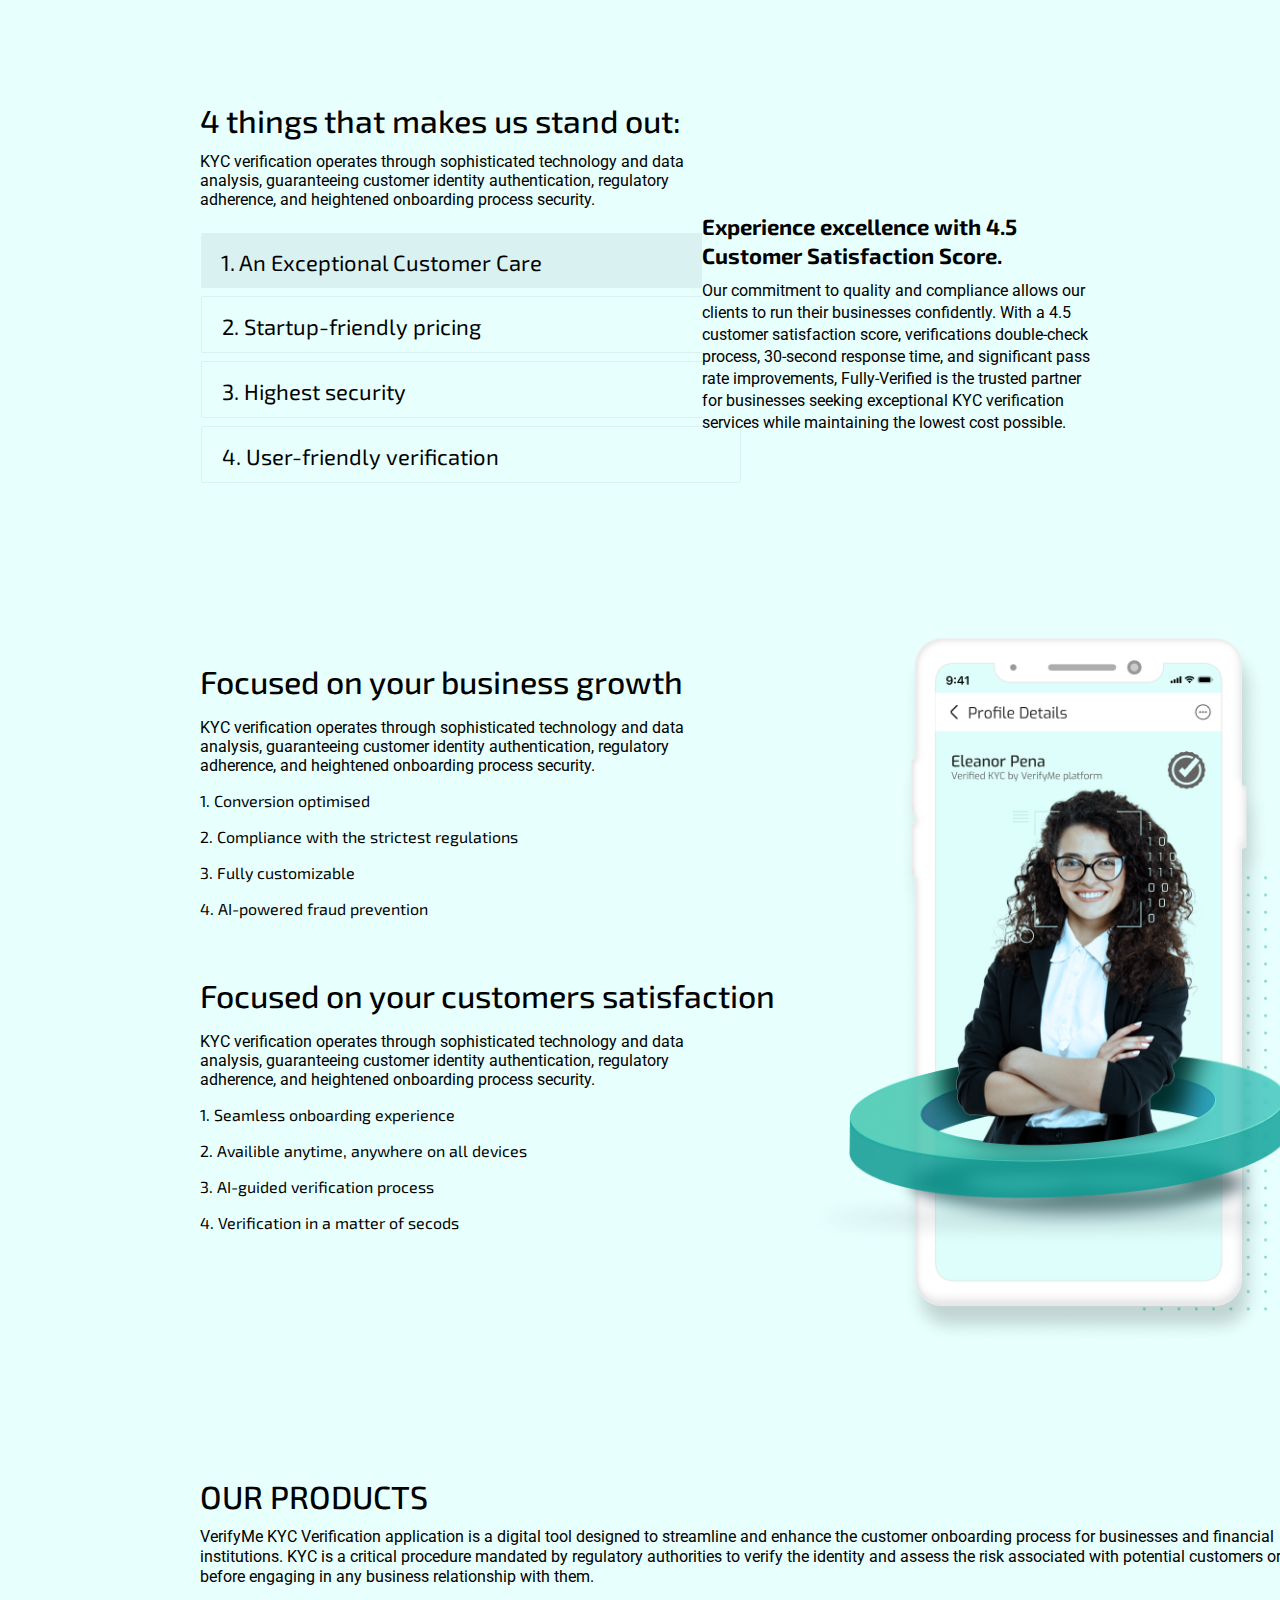
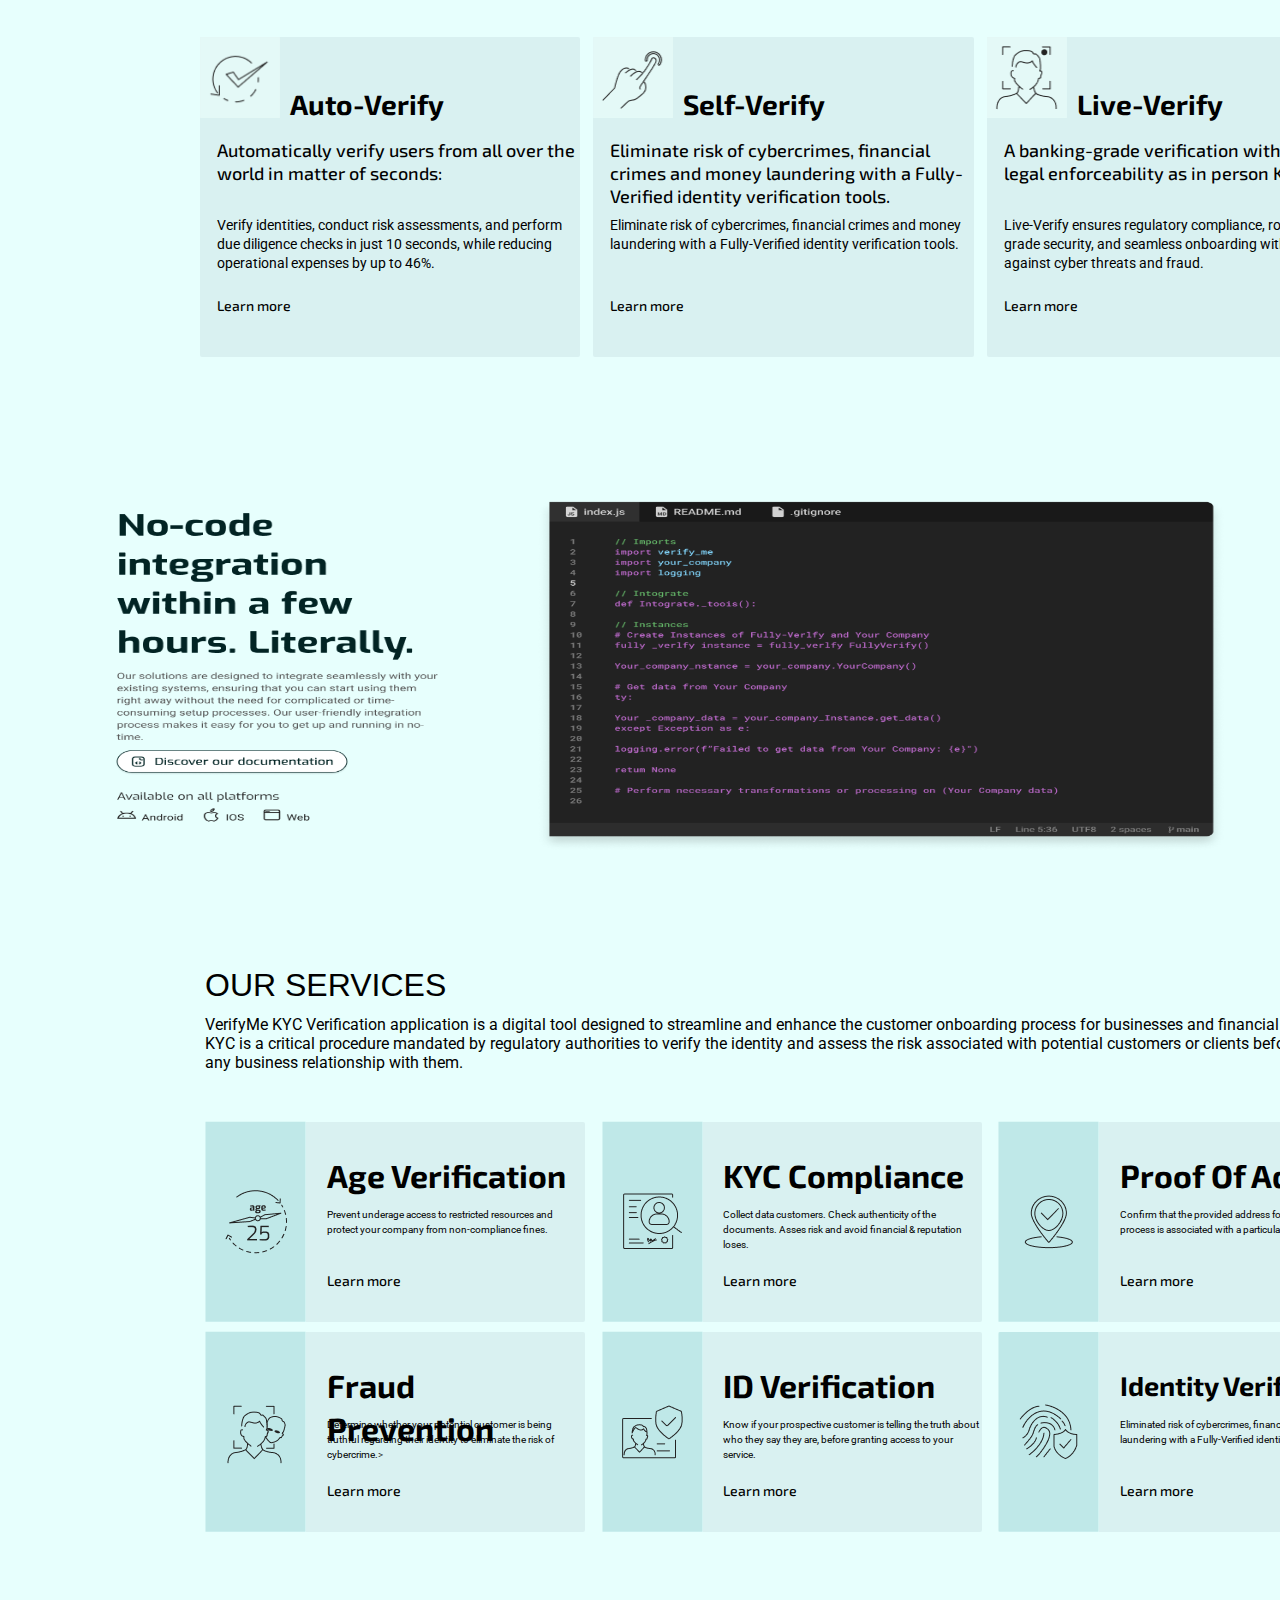
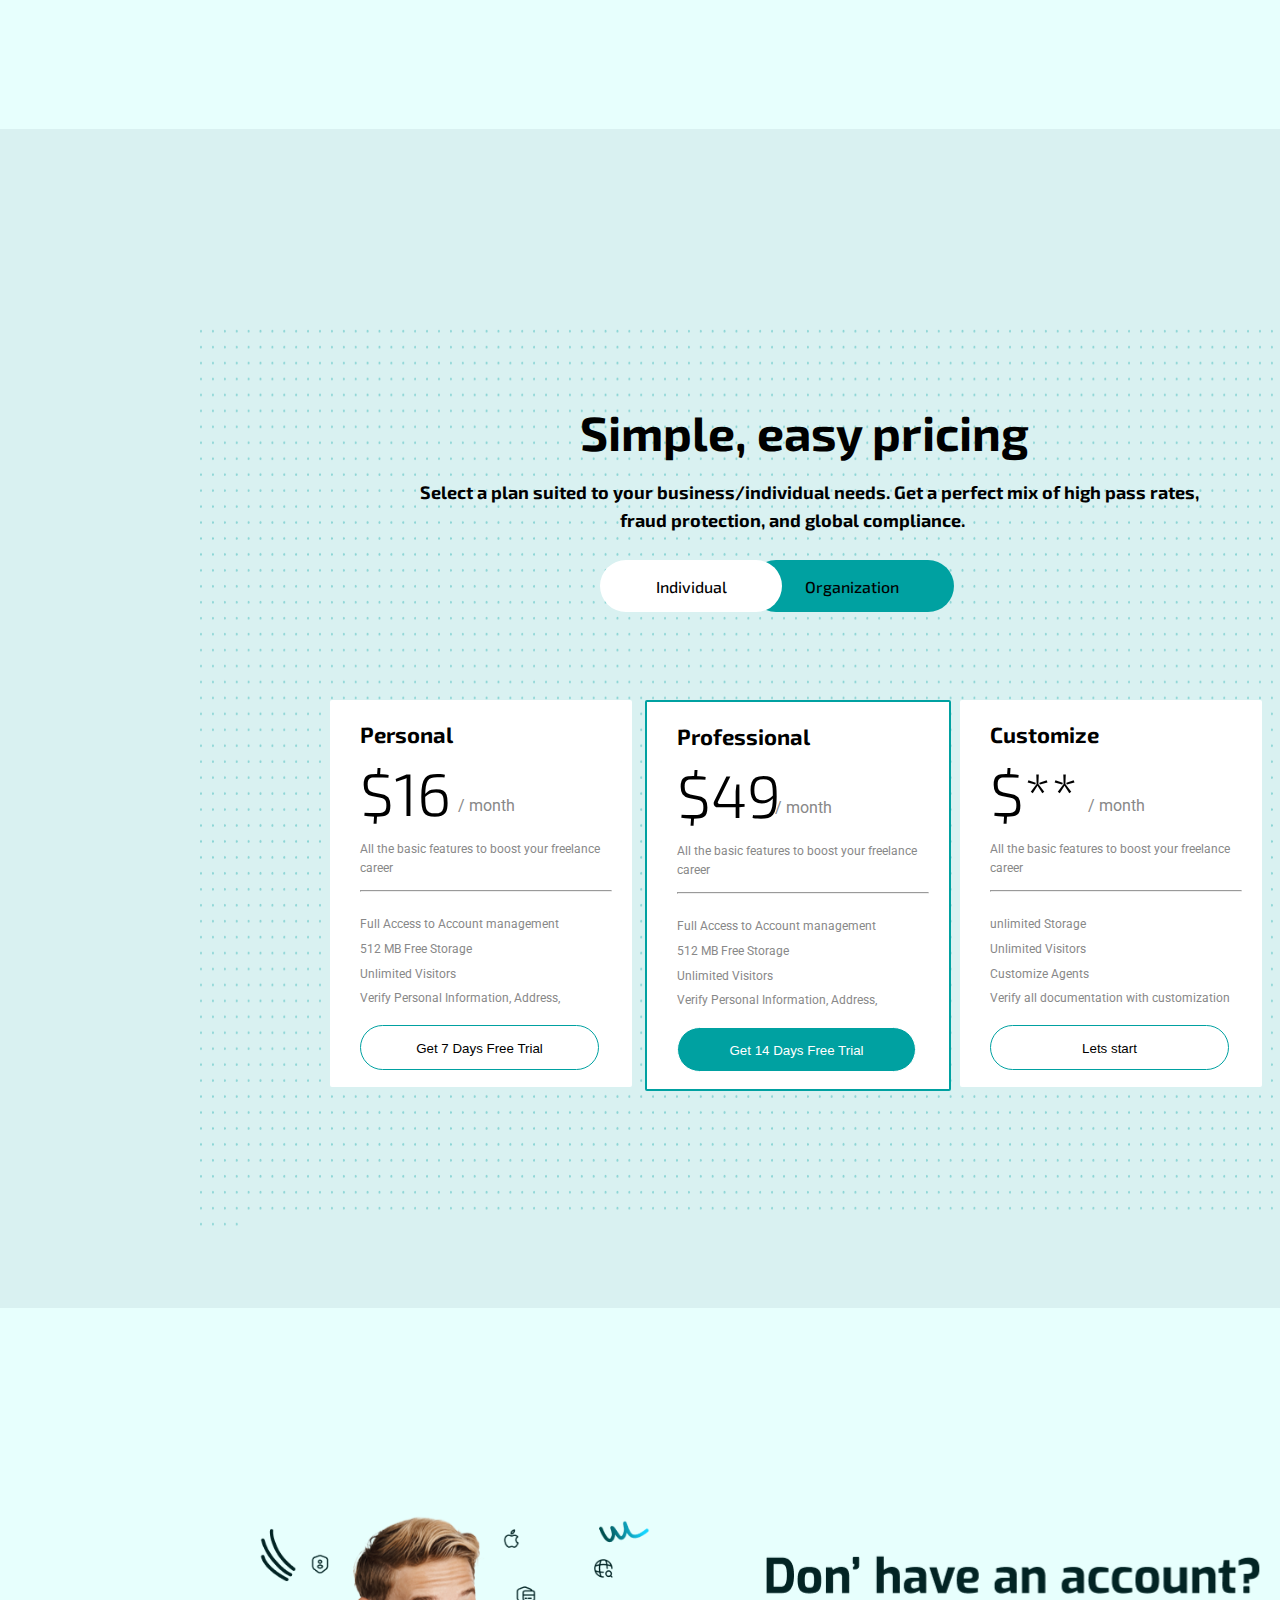
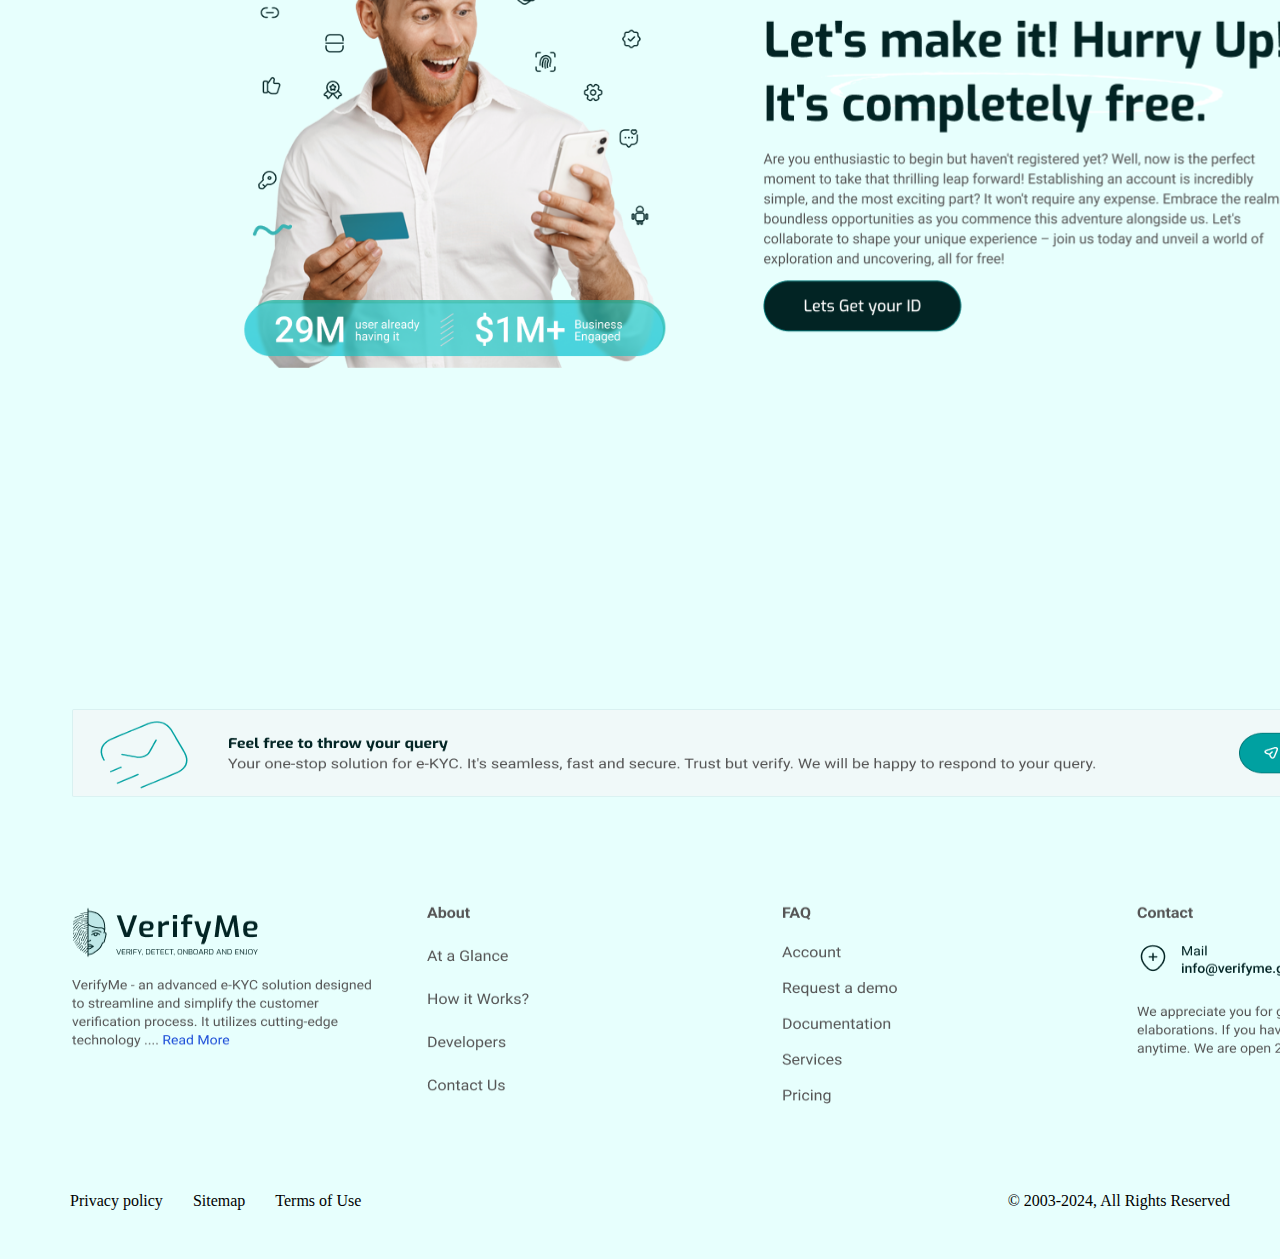
==== commit 45b50619: "font size customization done" ====
--- a/index.html
+++ b/index.html
@@ -7,14 +7,13 @@
     <title>Verify-Me</title>
     <!-- CSS-LINK -->
     <link rel="stylesheet" href="./css/style.css">
+    <link rel="stylesheet" href="./css/responsive.css">
     <!-- GOOGLE-FONT -->
     <link rel="preconnect" href="https://fonts.googleapis.com">
     <link rel="preconnect" href="https://fonts.gstatic.com" crossorigin>
     <link
         href="https://fonts.googleapis.com/css2?family=Roboto:ital,wght@0,100;0,300;0,400;0,500;0,700;0,900;1,100;1,300;1,400;1,500;1,700;1,900&display=swap"
         rel="stylesheet">
-    <link rel="preconnect" href="https://fonts.googleapis.com">
-    <link rel="preconnect" href="https://fonts.gstatic.com" crossorigin>
     <link
         href="https://fonts.googleapis.com/css2?family=Exo+2:ital,wght@0,100..900;1,100..900&family=Roboto:ital,wght@0,100;0,300;0,400;0,500;0,700;0,900;1,100;1,300;1,400;1,500;1,700;1,900&display=swap"
         rel="stylesheet">
--- a/css/style.css
+++ b/css/style.css
@@ -173,13 +173,17 @@
   display: flex;
   align-items: center;
   justify-content: center;
-  width: 513px;
+  width: 640px;
   height: 37px;
   gap: 10px;
 }
+.Main-Navigation .links img:hover{
+  background: #ffffff;
+  border-radius: 10px;
+}
 .Main-Navigation .links li {
   list-style: none;
-  width: 114px;
+  width: 128px;
   /* height: 37px; */
   padding: 10px, 15px, 10px, 15px;
   gap: 10px;
@@ -194,9 +198,13 @@
   letter-spacing: 0em;
   text-align: left;
   color: #222222;
+  overflow: hidden;
+  padding: 12px;
+  text-transform: uppercase;
 }
 .Main-Navigation .links li a:hover {
-  color: orangered;
+  background: #ffffff;
+  border-radius: 20px;
 }
 .links img {
   width: 20px;
@@ -237,8 +245,8 @@
   width: 390px;
   height: 383px;
   position: absolute;
-  top: 70px;
-  left: 530px;
+  top: 90px;
+  left: 597px;
 }
 .banner-content h2 {
   width: 974px;
@@ -247,7 +255,7 @@
   top: 460.03px;
   left: 330px;
   color: #016363;
-  font-family: Exo;
+  font-family: "Exo 2", sans-serif;
   font-size: 27px;
   font-weight: 400;
   line-height: 43px;
@@ -274,7 +282,7 @@
   position: absolute;
   height: 38px;
   top: 525.03px;
-  left: 370px;
+  left: 430px;
   font-family: "Roboto", sans-serif;
   font-weight: 500;
   color: gray;
@@ -283,18 +291,18 @@
   text-align: center;
 }
 .banner-content button {
-  width: 198px;
+  width: 208px;
   height: 51px;
   position: absolute;
   top: 563px;
-  left: 615px;
+  left: 695px;
   padding: 15px 40px 15px 40px;
   border-radius: 30px;
   border: 1px solid white;
   background: #022424;
   gap: 10px;
   color: white;
-  font-family: Exo;
+  font-family: "Exo 2", sans-serif;
   font-size: 16px;
   font-weight: 500;
   line-height: 21px;
@@ -314,7 +322,7 @@
 }
 .verification-section-top .section-header h1 {
   font-size: 32px;
-  font-family: Exo;
+  font-family: "Exo 2", sans-serif;
   font-size: 32px;
   font-weight: 500;
   line-height: 43px;
@@ -335,7 +343,7 @@
 }
 .verification-section-top .section-header .verification-section-extraP {
   margin-top: 0px;
-  font-family: Roboto;
+  font-family: "Roboto", sans-serif;
   font-size: 16px;
   font-weight: 400;
   line-height: 19px;
@@ -387,7 +395,7 @@
   border: 1px;
   margin-right: 15px;
   background-color: white;
-  font-family: Exo;
+  font-family: "Exo 2", sans-serif;
   font-size: 16px;
   font-weight: 500;
   line-height: 21px;
@@ -406,7 +414,7 @@
   border: 1px;
   margin-right: 15px;
   background-color: #d9f1f1;
-  font-family: Exo;
+  font-family: "Exo 2", sans-serif;
   font-weight: 500;
   line-height: 21px;
   letter-spacing: 0em;
@@ -416,14 +424,14 @@
   background-color: white;
 }
 .verification-section-buttom .Face-Authentication button {
-  width: 205px;
+  width: 215px;
   height: 51px;
   padding: 15px 30px 15px 30px;
   border-radius: 30px;
   border: 1px;
   margin-right: 15px;
   background-color: #d9f1f1;
-  font-family: Exo;
+  font-family: "Exo 2", sans-serif;
   font-size: 16px;
   font-weight: 500;
   line-height: 21px;
@@ -441,7 +449,7 @@
   border: 1px;
   margin-right: 15px;
   background-color: #d9f1f1;
-  font-family: Exo;
+  font-family: "Exo 2", sans-serif;
   font-size: 16px;
   font-weight: 500;
   line-height: 21px;
@@ -461,7 +469,7 @@
   padding: 20px 0px 0px 200px;
 }
 .Any-Industry-Anywhere .Any-Industry-Anywhere-Top h3 {
-  font-family: Exo;
+  font-family: "Exo 2", sans-serif;
   font-size: 32px;
   font-weight: 500;
   line-height: 43px;
@@ -494,12 +502,12 @@
   border: 1px;
   margin-right: 19px;
   background: #d9f1f1;
-  transition: 1.5s;
+  transition: 0.5s;
 }
 .Any-Industry-Anywhere-bottom
   .Any-Industry-Anywhere-Bottom-partOne
   .boxOne:hover {
-  transform: scale(1.1);
+    transform: scale(1.04);
 }
 .Any-Industry-Anywhere-bottom
   .Any-Industry-Anywhere-Bottom-partOne
@@ -508,7 +516,7 @@
   background-color: #d9f1f1;
 }
 .Any-Industry-Anywhere-bottom .Any-Industry-Anywhere-Bottom-partOne .boxOne h4 {
-  font-family: Exo;
+  font-family: "Exo 2", sans-serif;
   font-size: 16px;
   font-weight: 700;
   line-height: 21px;
@@ -518,7 +526,7 @@
   background-color: #d9f1f1;
 }
 .Any-Industry-Anywhere-bottom .Any-Industry-Anywhere-Bottom-partOne .boxOne p {
-  font-family: Roboto;
+  font-family: "Roboto", sans-serif;
   font-size: 12px;
   font-weight: 400;
   line-height: 18px;
@@ -531,7 +539,7 @@
   .Any-Industry-Anywhere-Bottom-partOne
   .boxOne
   .btn {
-  font-family: Exo;
+  font-family: "Exo 2", sans-serif;
   font-size: 14px;
   font-weight: 500;
   line-height: 19px;
@@ -548,12 +556,12 @@
   border: 1px;
   margin-right: 19px;
   background: #d9f1f1;
-  transition: 1.5s;
+  transition: 0.5s;
 }
 .Any-Industry-Anywhere-bottom
   .Any-Industry-Anywhere-Bottom-partOne
   .boxTwo:hover {
-  transform: scale(1.1);
+  transform: scale(1.04);
 }
 .Any-Industry-Anywhere-bottom
   .Any-Industry-Anywhere-Bottom-partOne
@@ -562,7 +570,7 @@
   background-color: #d9f1f1;
 }
 .Any-Industry-Anywhere-bottom .Any-Industry-Anywhere-Bottom-partOne .boxTwo h4 {
-  font-family: Exo;
+  font-family: "Exo 2", sans-serif;
   font-size: 16px;
   font-weight: 700;
   line-height: 21px;
@@ -572,7 +580,7 @@
   background-color: #d9f1f1;
 }
 .Any-Industry-Anywhere-bottom .Any-Industry-Anywhere-Bottom-partOne .boxTwo p {
-  font-family: Roboto;
+  font-family: "Roboto", sans-serif;
   font-size: 14px;
   font-weight: 400;
   line-height: 18px;
@@ -585,7 +593,7 @@
   .Any-Industry-Anywhere-Bottom-partOne
   .boxTwo
   .btn {
-  font-family: Exo;
+  font-family: "Exo 2", sans-serif;
   font-size: 14px;
   font-weight: 500;
   line-height: 19px;
@@ -602,12 +610,12 @@
   border: 1px;
   margin-right: 19px;
   background: #d9f1f1;
-  transition: 1.5s;
+  transition: 0.5s;
 }
 .Any-Industry-Anywhere-bottom
   .Any-Industry-Anywhere-Bottom-partOne
   .boxThree:hover {
-  transform: scale(1.1);
+  transform: scale(1.04);
 }
 .Any-Industry-Anywhere-bottom
   .Any-Industry-Anywhere-Bottom-partOne
@@ -619,7 +627,7 @@
   .Any-Industry-Anywhere-Bottom-partOne
   .boxThree
   h4 {
-  font-family: Exo;
+  font-family: "Exo 2", sans-serif;
   font-size: 16px;
   font-weight: 700;
   line-height: 21px;
@@ -645,7 +653,7 @@
   .Any-Industry-Anywhere-Bottom-partOne
   .boxThree
   .btn {
-  font-family: Exo;
+  font-family: "Exo 2", sans-serif;
   font-size: 14px;
   font-weight: 500;
   line-height: 19px;
@@ -662,12 +670,12 @@
   border: 1px;
   margin-right: 19px;
   background: #d9f1f1;
-  transition: 1.5s;
+  transition: 0.5s;
 }
 .Any-Industry-Anywhere-bottom
   .Any-Industry-Anywhere-Bottom-partOne
   .boxFour:hover {
-  transform: scale(1.1);
+  transform: scale(1.04);
 }
 .Any-Industry-Anywhere-bottom
   .Any-Industry-Anywhere-Bottom-partOne
@@ -679,7 +687,7 @@
   .Any-Industry-Anywhere-Bottom-partOne
   .boxFour
   h4 {
-  font-family: Exo;
+  font-family: "Exo 2", sans-serif;
   font-size: 16px;
   font-weight: 700;
   line-height: 21px;
@@ -702,7 +710,7 @@
   .Any-Industry-Anywhere-Bottom-partOne
   .boxFour
   .btn {
-  font-family: Exo;
+  font-family: "Exo 2", sans-serif;
   font-size: 14px;
   font-weight: 500;
   line-height: 19px;
@@ -724,12 +732,12 @@
   border: 1px;
   margin-right: 19px;
   background: #d9f1f1;
-  transition: 1.5s;
+  transition: 0.5s;
 }
 .Any-Industry-Anywhere-bottom
   .Any-Industry-Anywhere-Bottom-partTwo
   .boxOne:hover {
-  transform: scale(1.1);
+  transform: scale(1.04);
 }
 .Any-Industry-Anywhere-bottom
   .Any-Industry-Anywhere-Bottom-partTwo
@@ -738,7 +746,7 @@
   background-color: #d9f1f1;
 }
 .Any-Industry-Anywhere-bottom .Any-Industry-Anywhere-Bottom-partTwo .boxOne h4 {
-  font-family: Exo;
+  font-family: "Exo 2", sans-serif;
   font-size: 16px;
   font-weight: 700;
   line-height: 21px;
@@ -761,7 +769,7 @@
   .Any-Industry-Anywhere-Bottom-partTwo
   .boxOne
   .btn {
-  font-family: Exo;
+    font-family: "Exo 2", sans-serif;
   font-size: 14px;
   font-weight: 500;
   line-height: 19px;
@@ -778,12 +786,12 @@
   border: 1px;
   margin-right: 19px;
   background: #d9f1f1;
-  transition: 1.5s;
+  transition: 0.5s;
 }
 .Any-Industry-Anywhere-bottom
   .Any-Industry-Anywhere-Bottom-partTwo
   .boxTwo:hover {
-  transform: scale(1.1);
+  transform: scale(1.04);
 }
 .Any-Industry-Anywhere-bottom
   .Any-Industry-Anywhere-Bottom-partTwo
@@ -792,7 +800,7 @@
   background-color: #d9f1f1;
 }
 .Any-Industry-Anywhere-bottom .Any-Industry-Anywhere-Bottom-partTwo .boxTwo h4 {
-  font-family: Exo;
+  font-family: "Exo 2", sans-serif;
   font-size: 16px;
   font-weight: 700;
   line-height: 21px;
@@ -815,7 +823,7 @@
   .Any-Industry-Anywhere-Bottom-partTwo
   .boxTwo
   .btn {
-  font-family: Exo;
+    font-family: "Exo 2", sans-serif;
   font-size: 14px;
   font-weight: 500;
   line-height: 19px;
@@ -832,12 +840,12 @@
   border: 1px;
   margin-right: 19px;
   background: #d9f1f1;
-  transition: 1.5s;
+  transition: 0.5s;
 }
 .Any-Industry-Anywhere-bottom
   .Any-Industry-Anywhere-Bottom-partTwo
   .boxThree:hover {
-  transform: scale(1.1);
+  transform: scale(1.04);
 }
 .Any-Industry-Anywhere-bottom
   .Any-Industry-Anywhere-Bottom-partTwo
@@ -849,7 +857,7 @@
   .Any-Industry-Anywhere-Bottom-partTwo
   .boxThree
   h4 {
-  font-family: Exo;
+    font-family: "Exo 2", sans-serif;
   font-size: 16px;
   font-weight: 700;
   line-height: 21px;
@@ -875,7 +883,7 @@
   .Any-Industry-Anywhere-Bottom-partTwo
   .boxThree
   .btn {
-  font-family: Exo;
+    font-family: "Exo 2", sans-serif;
   font-size: 14px;
   font-weight: 500;
   line-height: 19px;
@@ -894,7 +902,7 @@
   padding: 20px 0px 0px 200px;
 }
 .KYC-platform .KYC-platform-Top h1 {
-  font-family: Exo;
+  font-family: "Exo 2", sans-serif;
   font-size: 32px;
   font-weight: 500;
   line-height: 43px;
@@ -934,7 +942,7 @@
   padding: 14px;
 }
 .percent {
-  font-family: Exo;
+  font-family: "Exo 2", sans-serif;
   font-size: 96px;
   font-weight: 200;
   line-height: 100px;
@@ -942,7 +950,7 @@
   text-align: left;
 }
 .Audited {
-  font-family: Exo;
+  font-family: "Exo 2", sans-serif;
   font-size: 22px;
   font-weight: 700;
   line-height: 29px;
@@ -950,7 +958,7 @@
   text-align: left;
 }
 .AuditedExtra {
-  font-family: Exo;
+  font-family: "Exo 2", sans-serif;
   font-size: 21px;
   font-weight: 700;
   line-height: 29px;
@@ -981,7 +989,7 @@
 .things .things-left {
 }
 .things .things-left h2 {
-  font-family: Exo;
+  font-family: "Exo 2", sans-serif;
   font-size: 32px;
   font-weight: 500;
   line-height: 43px;
@@ -1012,7 +1020,7 @@
   border: 1px;
   background: #d9f1f1;
   padding: 15px 40px 0px 20px;
-  font-family: Exo;
+  font-family: "Exo 2", sans-serif;
   font-size: 22px;
   font-weight: 400;
   line-height: 29px;
@@ -1026,7 +1034,7 @@
   border: 1px solid #d9f1f1;
   margin-top: 8px;
   padding: 15px 40px 0px 20px;
-  font-family: Exo;
+  font-family: "Exo 2", sans-serif;
   font-size: 22px;
   font-weight: 400;
   line-height: 29px;
@@ -1043,7 +1051,7 @@
 .things .things-right h5 {
   width: 400px;
   height: 58px;
-  font-family: Exo;
+  font-family: "Exo 2", sans-serif;
   font-size: 22px;
   font-weight: 700;
   line-height: 29px;
@@ -1084,7 +1092,7 @@
 .Focused-Section .Focused-Section-left .Focused-Section-left-ContentOne h3 {
   width: 498px;
   height: 43px;
-  font-family: Exo;
+  font-family: "Exo 2", sans-serif;
   font-size: 32px;
   font-weight: 500;
   line-height: 43px;
@@ -1106,7 +1114,7 @@
 .Focused-Section .Focused-Section-left .Focused-Section-left-ContentOne p {
   width: 350px;
   height: 21px;
-  font-family: Exo;
+  font-family: "Exo 2", sans-serif;
   font-size: 16px;
   font-weight: 400;
   line-height: 21px;
@@ -1117,7 +1125,7 @@
 .Focused-Section .Focused-Section-left .Focused-Section-left-ContentTwo h3 {
   width: 591px;
   height: 43px;
-  font-family: Exo;
+  font-family: "Exo 2", sans-serif;
   font-size: 32px;
   font-weight: 500;
   line-height: 43px;
@@ -1141,7 +1149,7 @@
 .Focused-Section .Focused-Section-left .Focused-Section-left-ContentTwo p {
   width: 350px;
   height: 21px;
-  font-family: Exo;
+  font-family: "Exo 2", sans-serif;
   font-size: 16px;
   font-weight: 400;
   line-height: 21px;
@@ -1175,7 +1183,7 @@
 .Our-Product .Our-Product-Content-Top h1 {
   width: 333px;
   height: 43px;
-  font-family: Exo;
+  font-family: "Exo 2", sans-serif;
   font-size: 32px;
   font-weight: 500;
   line-height: 43px;
@@ -1209,10 +1217,10 @@
   border: 1px;
   background: #d9f1f1;
   position: relative;
-  transition: 1.5s;
+  transition: 0.5s;
 }
 .Our-Product .Our-Product-Content-Bottom .box-1:hover {
-  transform: scale(1.1);
+  transform: scale(1.04);
 }
 .Our-Product .Our-Product-Content-Bottom .box-2 {
   width: 380.33px;
@@ -1222,10 +1230,10 @@
   border: 1px;
   background: #d9f1f1;
   position: relative;
-  transition: 1.5s;
+  transition: 0.5s;
 }
 .Our-Product .Our-Product-Content-Bottom .box-2:hover {
-  transform: scale(1.1);
+  transform: scale(1.04);
 }
 .Our-Product .Our-Product-Content-Bottom .box-3 {
   width: 380.33px;
@@ -1235,10 +1243,10 @@
   border: 1px;
   background: #d9f1f1;
   position: relative;
-  transition: 1.5s;
+  transition: 0.5s;
 }
 .Our-Product .Our-Product-Content-Bottom .box-3:hover {
-  transform: scale(1.1);
+  transform: scale(1.04);
 }
 .productImage {
   width: 80px;
@@ -1251,7 +1259,7 @@
   top: 50px;
   left: 90px;
   background: #d9f1f1;
-  font-family: Exo;
+  font-family: "Exo 2", sans-serif;
   font-size: 28px;
   font-weight: 700;
   letter-spacing: 0em;
@@ -1259,7 +1267,7 @@
 }
 .productContent {
   height: 70px;
-  font-family: Exo;
+  font-family: "Exo 2", sans-serif;
   font-size: 18px;
   font-weight: 500;
   line-height: 23px;
@@ -1284,7 +1292,7 @@
 .productButton {
   width: 76px;
   height: 19px;
-  font-family: Exo;
+  font-family: "Exo 2", sans-serif;
   font-size: 14px;
   font-weight: 500;
   line-height: 19px;
@@ -1365,10 +1373,10 @@
   align-items: center;
   border-radius: 2px;
   background: #d9f1f1;
-  transition: 1.5s;
+  transition: 0.5s;
 }
 .our-section-bottom .box-1:hover {
-  transform: scale(1.1);
+  transform: scale(1.04);
 }
 .our-section-bottom .box-2 {
   width: 380px;
@@ -1378,10 +1386,10 @@
   align-items: center;
   border-radius: 2px;
   background: #d9f1f1;
-  transition: 1.5s;
+  transition: 0.5s;
 }
 .our-section-bottom .box-2:hover {
-  transform: scale(1.1);
+  transform: scale(1.04);
 }
 .our-section-bottom .box-3 {
   width: 380px;
@@ -1391,10 +1399,10 @@
   align-items: center;
   border-radius: 2px;
   background: #d9f1f1;
-  transition: 1.5s;
+  transition: 0.5s;
 }
 .our-section-bottom .box-3:hover {
-  transform: scale(1.1);
+  transform: scale(1.04);
 }
 .our-section-bottom .box-4 {
   width: 380px;
@@ -1404,10 +1412,10 @@
   align-items: center;
   border-radius: 2px;
   background: #d9f1f1;
-  transition: 1.5s;
+  transition: 0.5s;
 }
 .our-section-bottom .box-4:hover {
-  transform: scale(1.1);
+  transform: scale(1.04);
 }
 .our-section-bottom .box-5 {
   width: 380px;
@@ -1417,10 +1425,10 @@
   align-items: center;
   border-radius: 2px;
   background: #d9f1f1;
-  transition: 1.5s;
+  transition: 0.5s;
 }
 .our-section-bottom .box-5:hover {
-  transform: scale(1.1);
+  transform: scale(1.04);
 }
 .our-section-bottom .box-6 {
   width: 380px;
@@ -1430,16 +1438,16 @@
   align-items: center;
   border-radius: 2px;
   background: #d9f1f1;
-  transition: 1.5s;
+  transition: 0.5s;
   overflow: hidden;
 }
 .our-section-bottom .box-6:hover {
-  transform: scale(1.1);
+  transform: scale(1.04);
 }
 .sectionHeader {
   width: 258.5px;
   height: 43px;
-  font-family: Exo;
+  font-family: "Exo 2", sans-serif;
   font-size: 32px;
   font-weight: 700;
   line-height: 43px;
@@ -1451,7 +1459,7 @@
 .sectionHeaderIdentity {
   width: 258.5px;
   height: 43px;
-  font-family: Exo;
+  font-family: "Exo 2", sans-serif;
   font-size: 27px;
   font-weight: 700;
   line-height: 43px;
@@ -1476,7 +1484,7 @@
 .sectionFooter {
   width: 258.5px;
   height: 19px;
-  font-family: Exo;
+  font-family: "Exo 2", sans-serif;
   font-size: 14px;
   font-weight: 500;
   line-height: 19px;
@@ -1504,7 +1512,7 @@
 }
 .simpleEasyer-Section-content img {
   width: 1170px;
-  height: 815px;
+  height: 900px;
   margin-left: 200px;
   margin-right: 340px;
   margin-top: 200px;
@@ -1516,7 +1524,7 @@
   top: 6800px;
   background: none;
   left: 580px;
-  font-family: Exo;
+  font-family: "Exo 2", sans-serif;
   font-size: 48px;
   font-weight: 700;
   line-height: 64px;
@@ -1528,7 +1536,7 @@
   top: 6888px;
   background: none;
   left: 620px;
-  font-family: Exo;
+  font-family: "Exo 2", sans-serif;
   font-size: 18px;
   font-weight: 700;
   line-height: 64px;
@@ -1540,7 +1548,7 @@
   top: 6860px;
   background: none;
   left: 420px;
-  font-family: Exo;
+  font-family: "Exo 2", sans-serif;
   font-size: 18px;
   font-weight: 700;
   line-height: 64px;
@@ -1557,7 +1565,7 @@
   padding: 14px 38px 14px 38px;
   border-radius: 100px;
   gap: 10px;
-  font-family: Exo;
+  font-family: "Exo 2", sans-serif;
   font-size: 16px;
   font-weight: 500;
   line-height: 21px;
@@ -1577,7 +1585,7 @@
   padding: 14px 38px 14px 38px;
   border-radius: 100px;
   gap: 10px;
-  font-family: Exo;
+  font-family: "Exo 2", sans-serif;
   font-size: 16px;
   font-weight: 500;
   line-height: 21px;
@@ -1603,7 +1611,7 @@
   padding: 31px 33px 31px 33px;
   border-radius: 2px;
   gap: 30px;
-  font-family: Exo;
+  font-family: "Exo 2", sans-serif;
   font-size: 16px;
   font-weight: 500;
   line-height: 21px;
@@ -1612,13 +1620,23 @@
   background: white;
   border: none;
   transition: 1.5s;
+  border: 2px;
+}
+.simpleEasyer-Section-content .box-1:hover {
+  border: 2px solid #00a1a1;
+}
+.simpleEasyer-Section-content .box-3:hover {
+  border: 2px solid #00a1a1;
+}
+.simpleEasyer-Section-content .box-2:hover {
+  border: 2px solid #ffffff;
 }
 .simpleEasyer-Section-content .box-1 .personal {
   left: 30px;
   top: 20px;
   width: 91px;
   height: 29px;
-  font-family: Exo;
+  font-family: "Exo 2", sans-serif;
   font-size: 22px;
   font-weight: 700;
   line-height: 29px;
@@ -1631,7 +1649,7 @@
   width: 96px;
   height: 66px;
   top: 59px;
-  font-family: Exo;
+  font-family: "Exo 2", sans-serif;
   font-size: 60px;
   font-weight: 300;
   line-height: 66px;
@@ -1785,7 +1803,7 @@
   padding: 31px 33px 31px 33px;
   border-radius: 2px;
   gap: 30px;
-  font-family: Exo;
+  font-family: "Exo 2", sans-serif;
   font-size: 16px;
   font-weight: 500;
   line-height: 21px;
@@ -1800,7 +1818,7 @@
   top: 20px;
   width: 91px;
   height: 29px;
-  font-family: Exo;
+  font-family: "Exo 2", sans-serif;
   font-size: 22px;
   font-weight: 700;
   line-height: 29px;
@@ -1813,7 +1831,7 @@
   width: 96px;
   height: 66px;
   top: 59px;
-  font-family: Exo;
+  font-family: "Exo 2", sans-serif;
   font-size: 60px;
   font-weight: 300;
   line-height: 66px;
@@ -1970,7 +1988,7 @@
   padding: 31px 33px 31px 33px;
   border-radius: 2px;
   gap: 30px;
-  font-family: Exo;
+  font-family: "Exo 2", sans-serif;
   font-size: 16px;
   font-weight: 500;
   line-height: 21px;
@@ -1993,7 +2011,7 @@
   top: 20px;
   width: 91px;
   height: 29px;
-  font-family: Exo;
+  font-family: "Exo 2", sans-serif;
   font-size: 22px;
   font-weight: 700;
   line-height: 29px;
@@ -2006,7 +2024,7 @@
   width: 96px;
   height: 66px;
   top: 59px;
-  font-family: Exo;
+  font-family: "Exo 2", sans-serif;
   font-size: 60px;
   font-weight: 300;
   line-height: 66px;
--- a/css/responsive.css
+++ b/css/responsive.css
@@ -0,0 +1,9 @@
+/* Default styles */
+
+@media only screen and (max-width: 768px) {
+  /* Styles for screens 768px and below */
+}
+
+@media only screen and (max-width: 480px) {
+  /* Styles for screens 480px and below */
+}
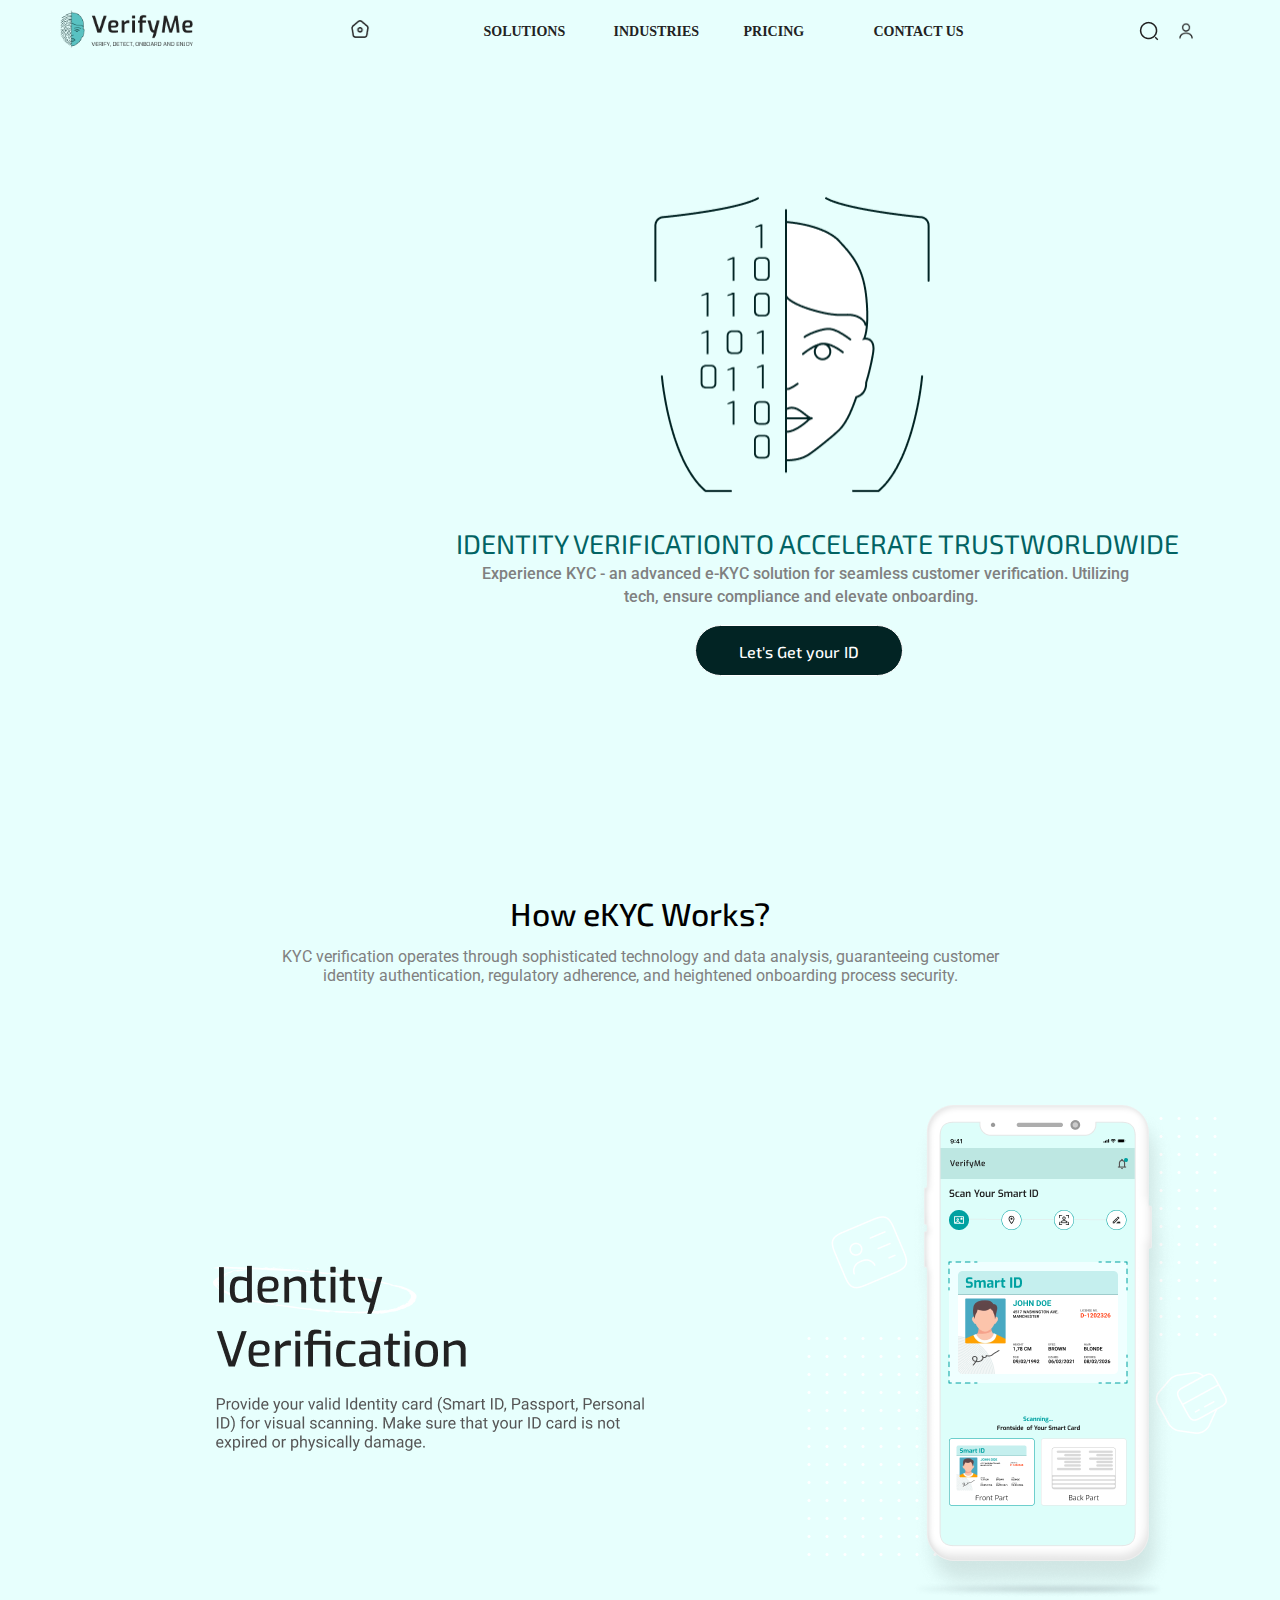
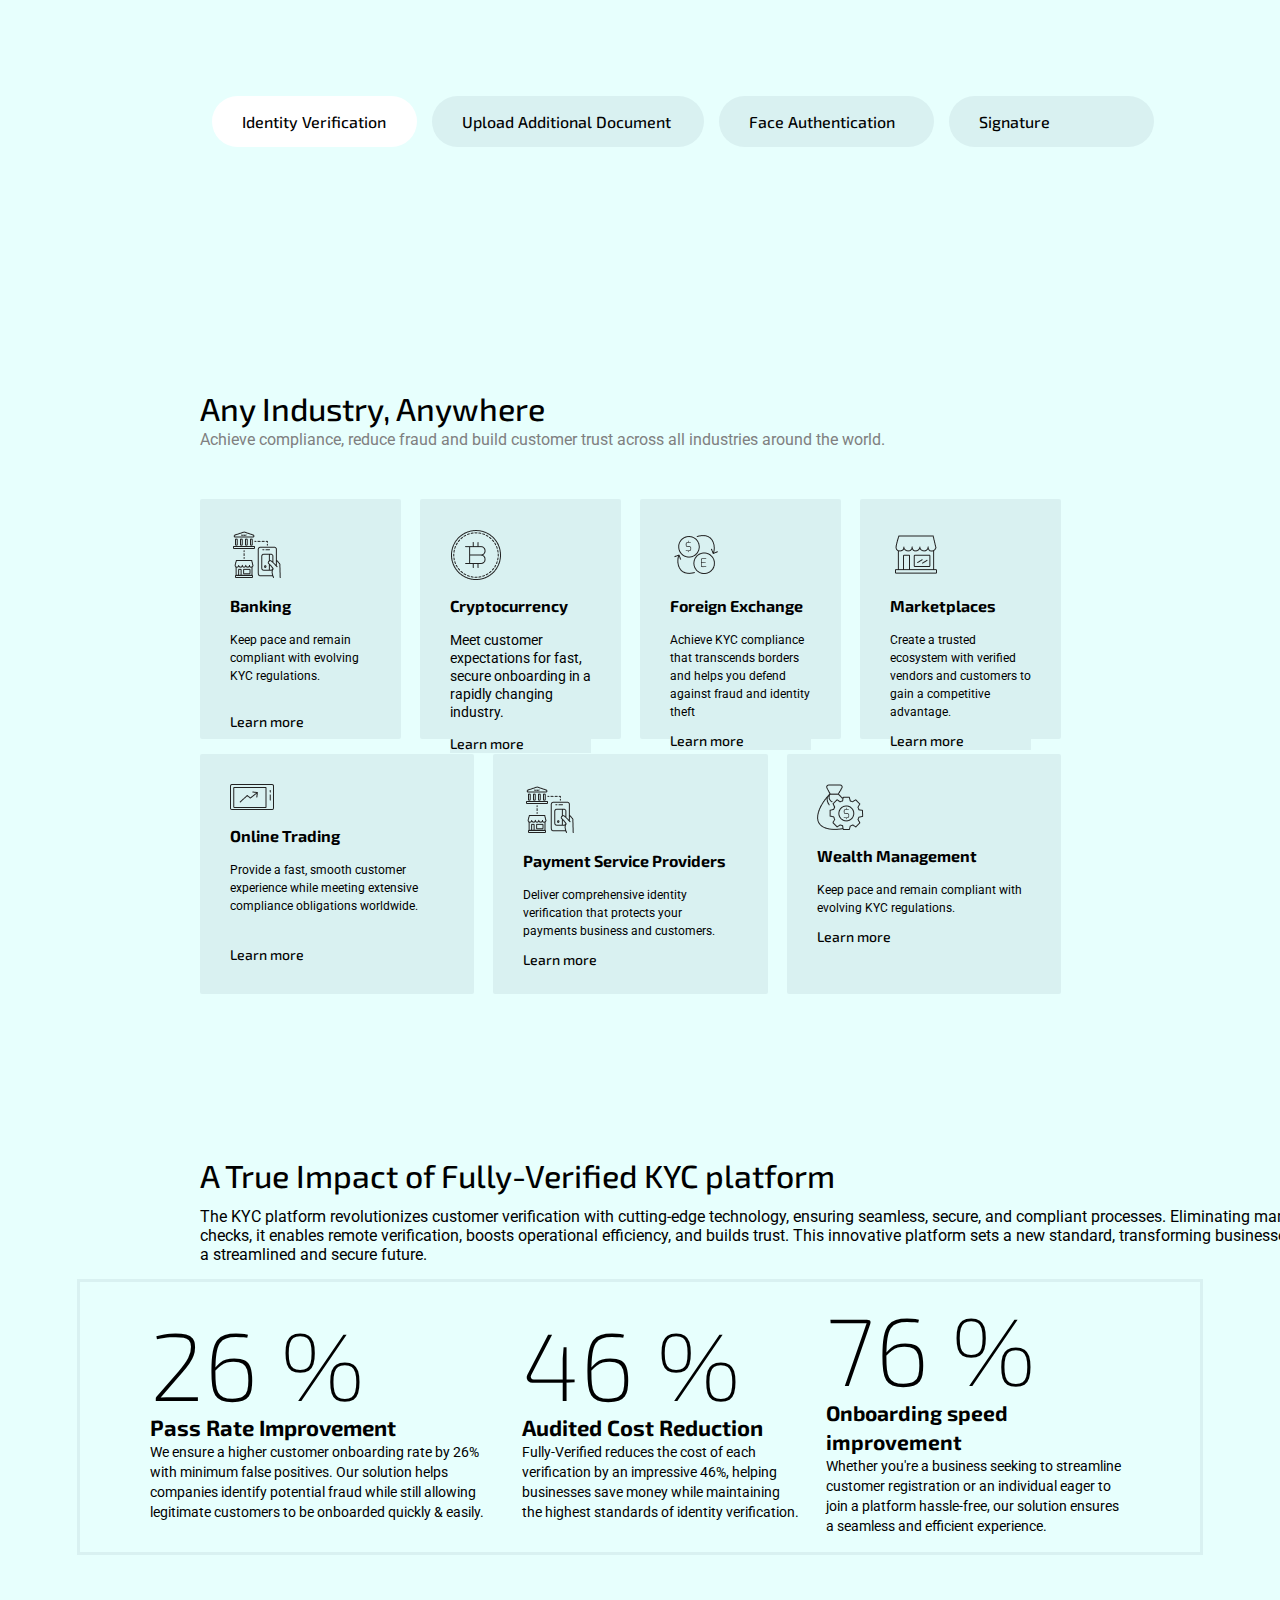
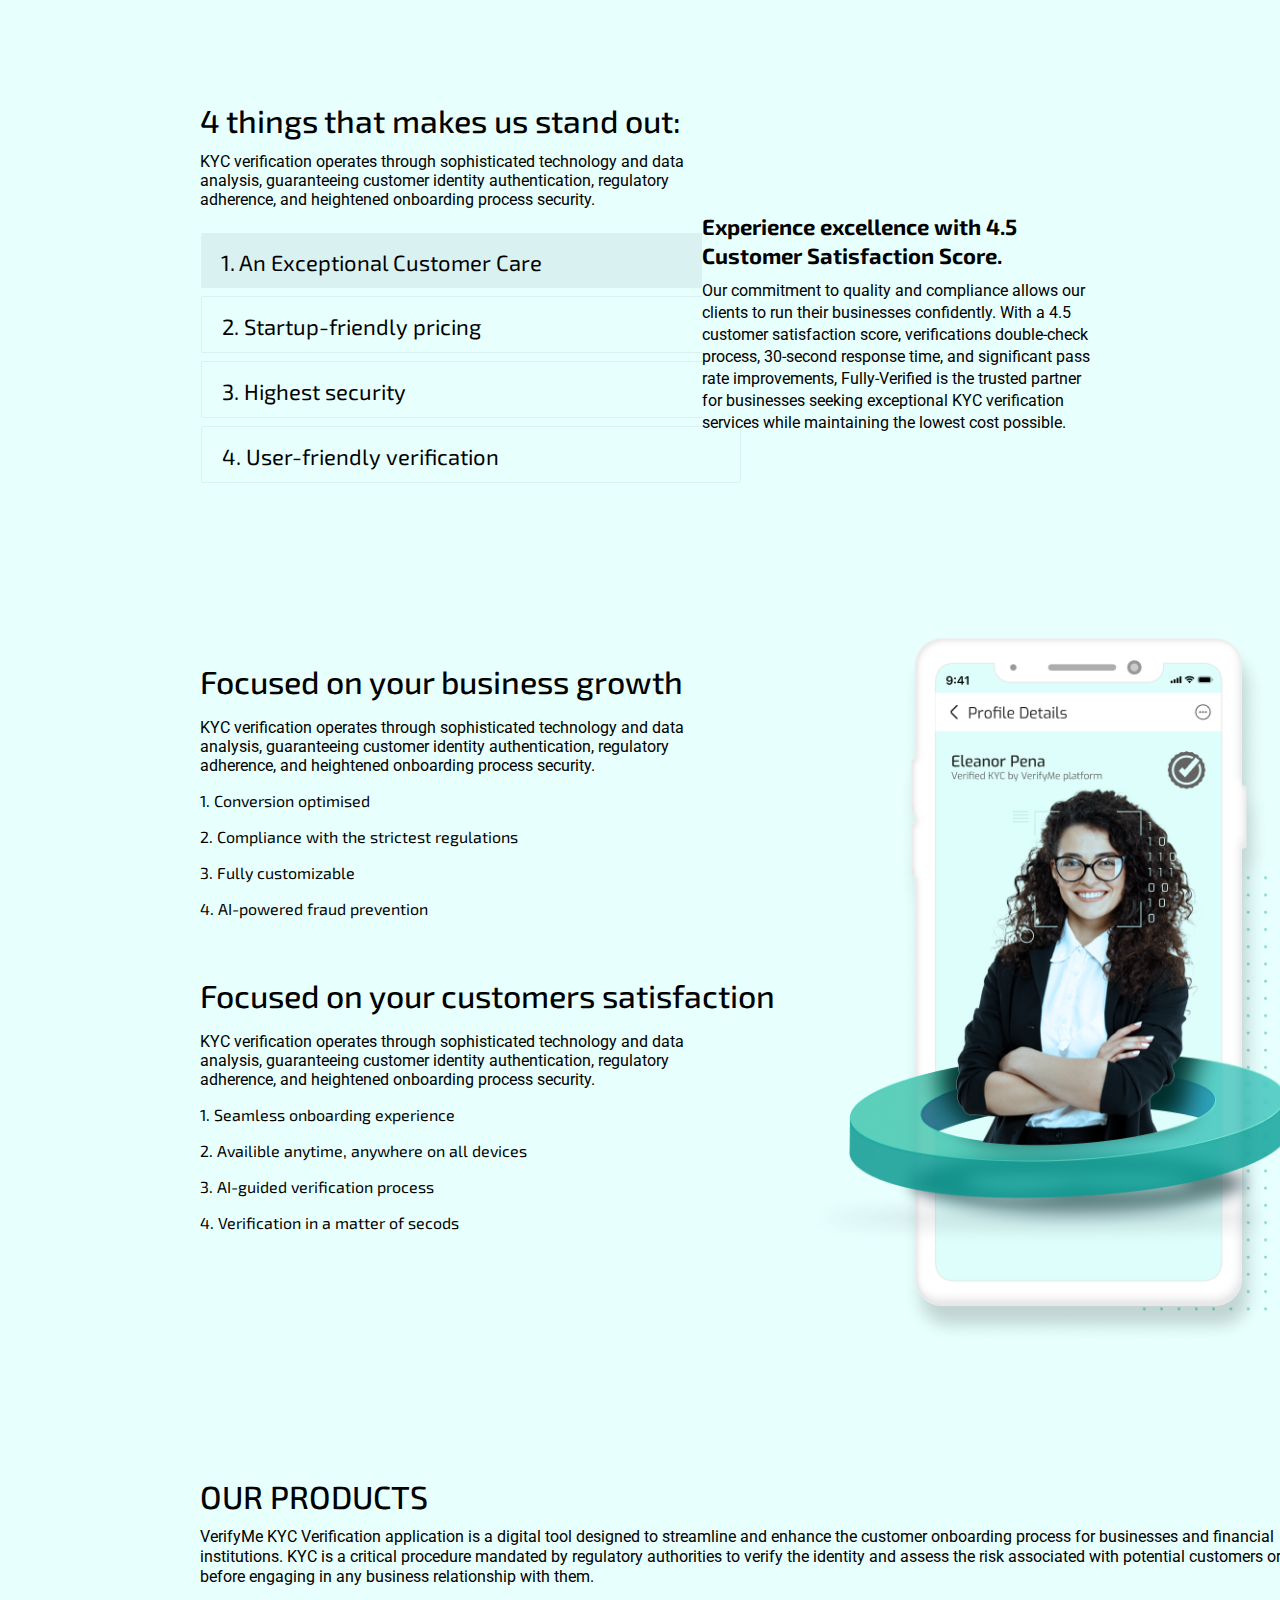
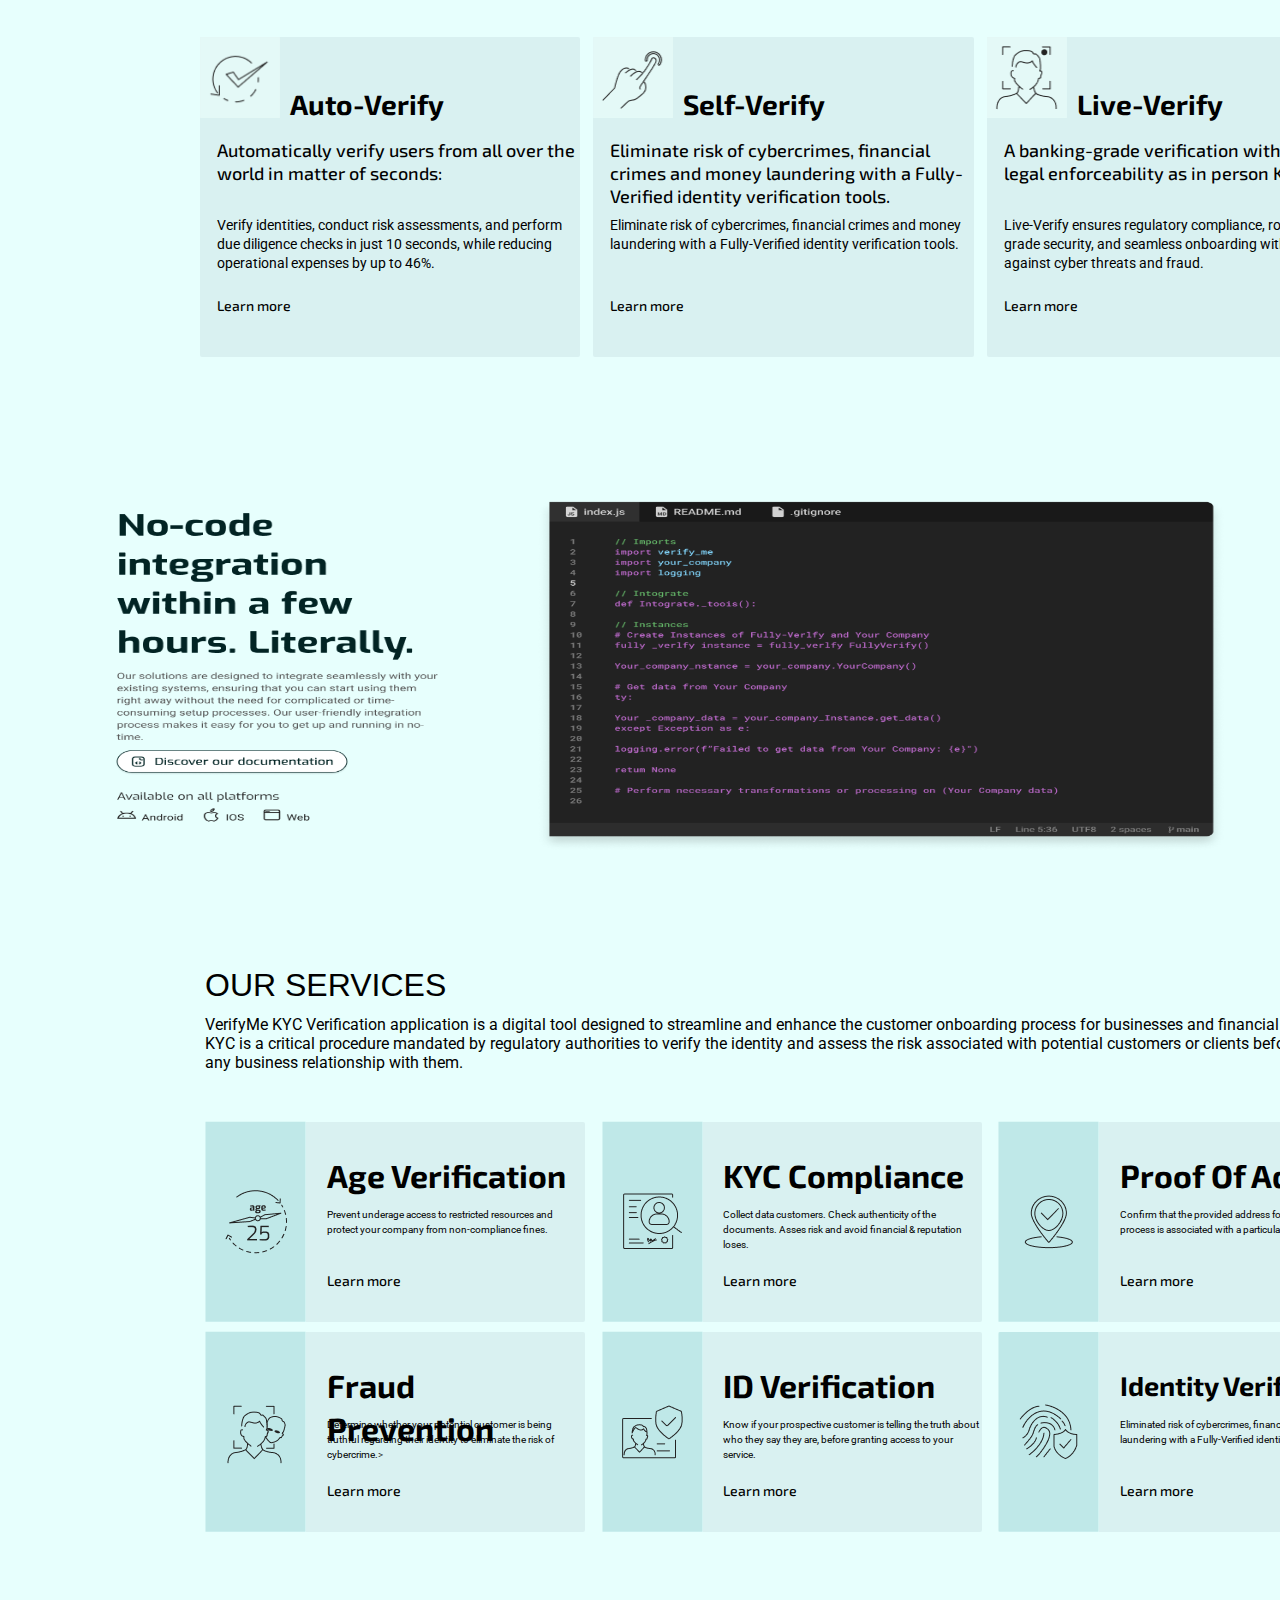
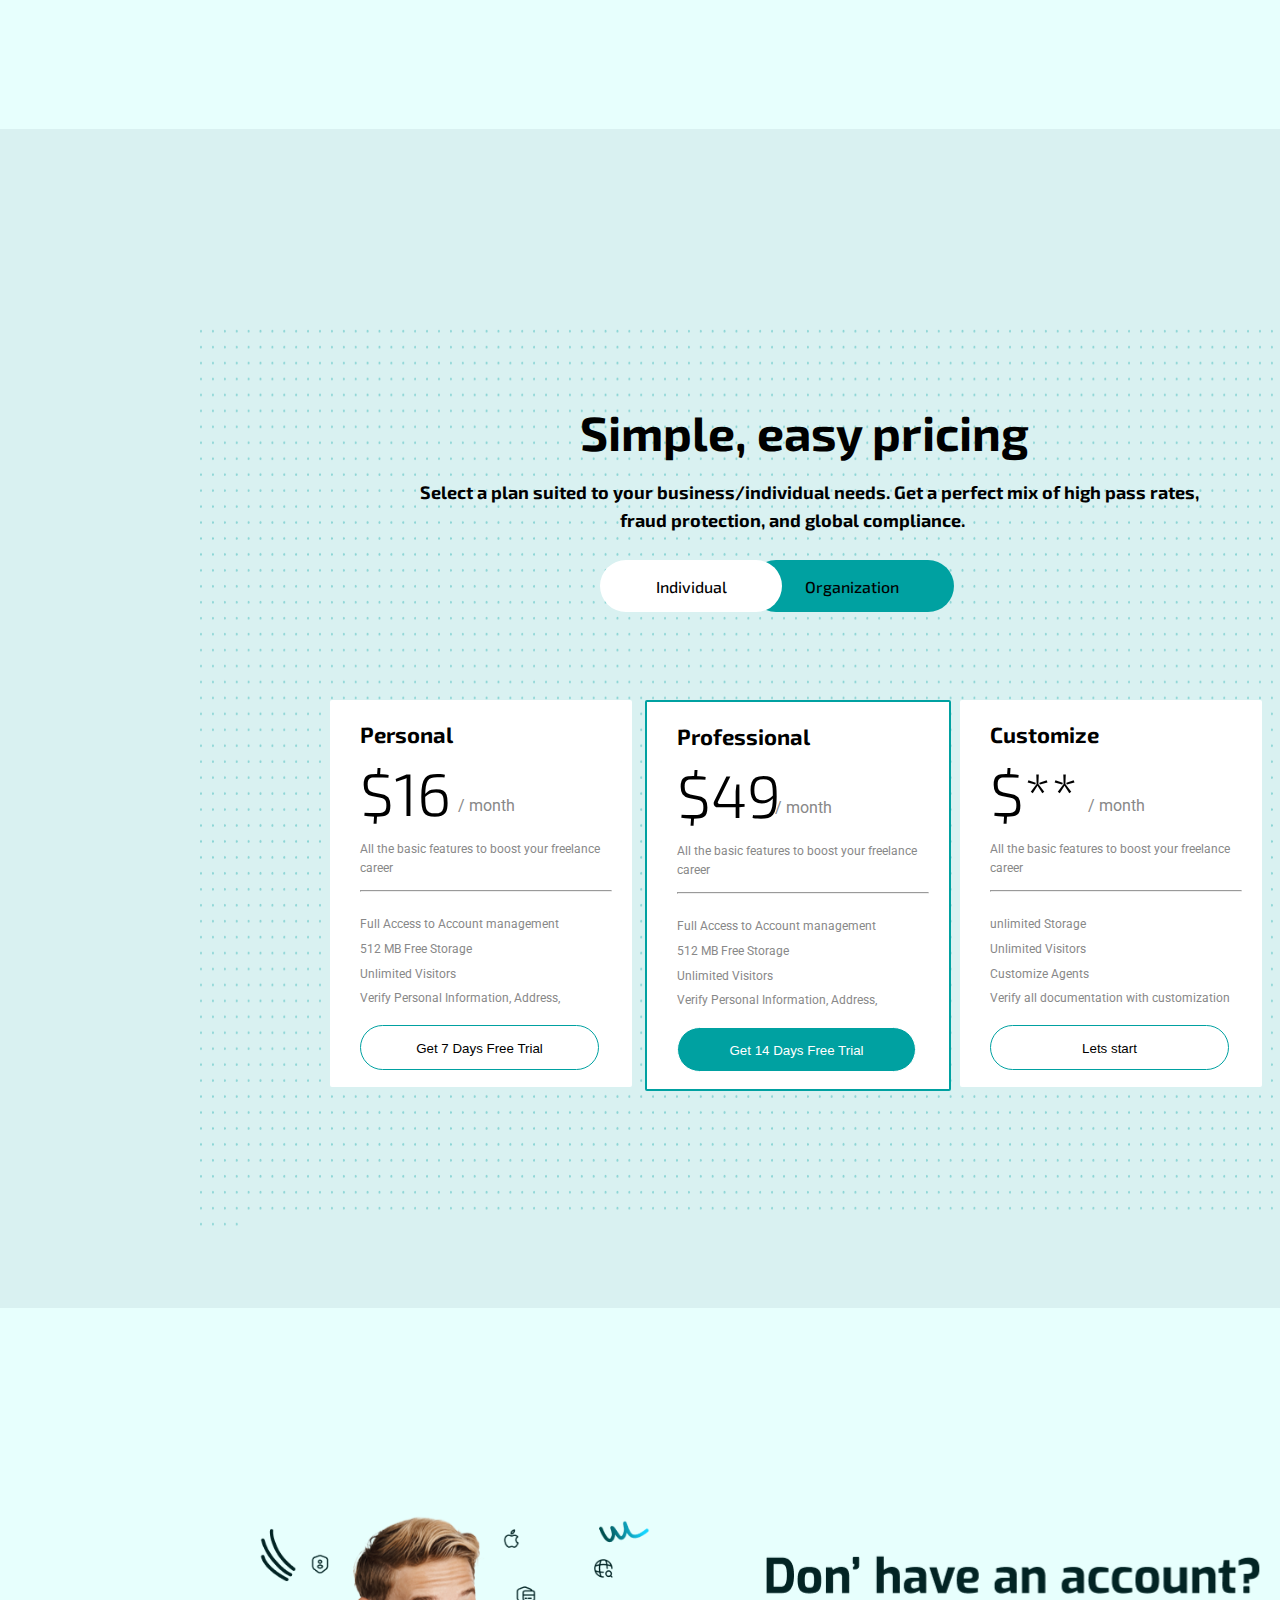
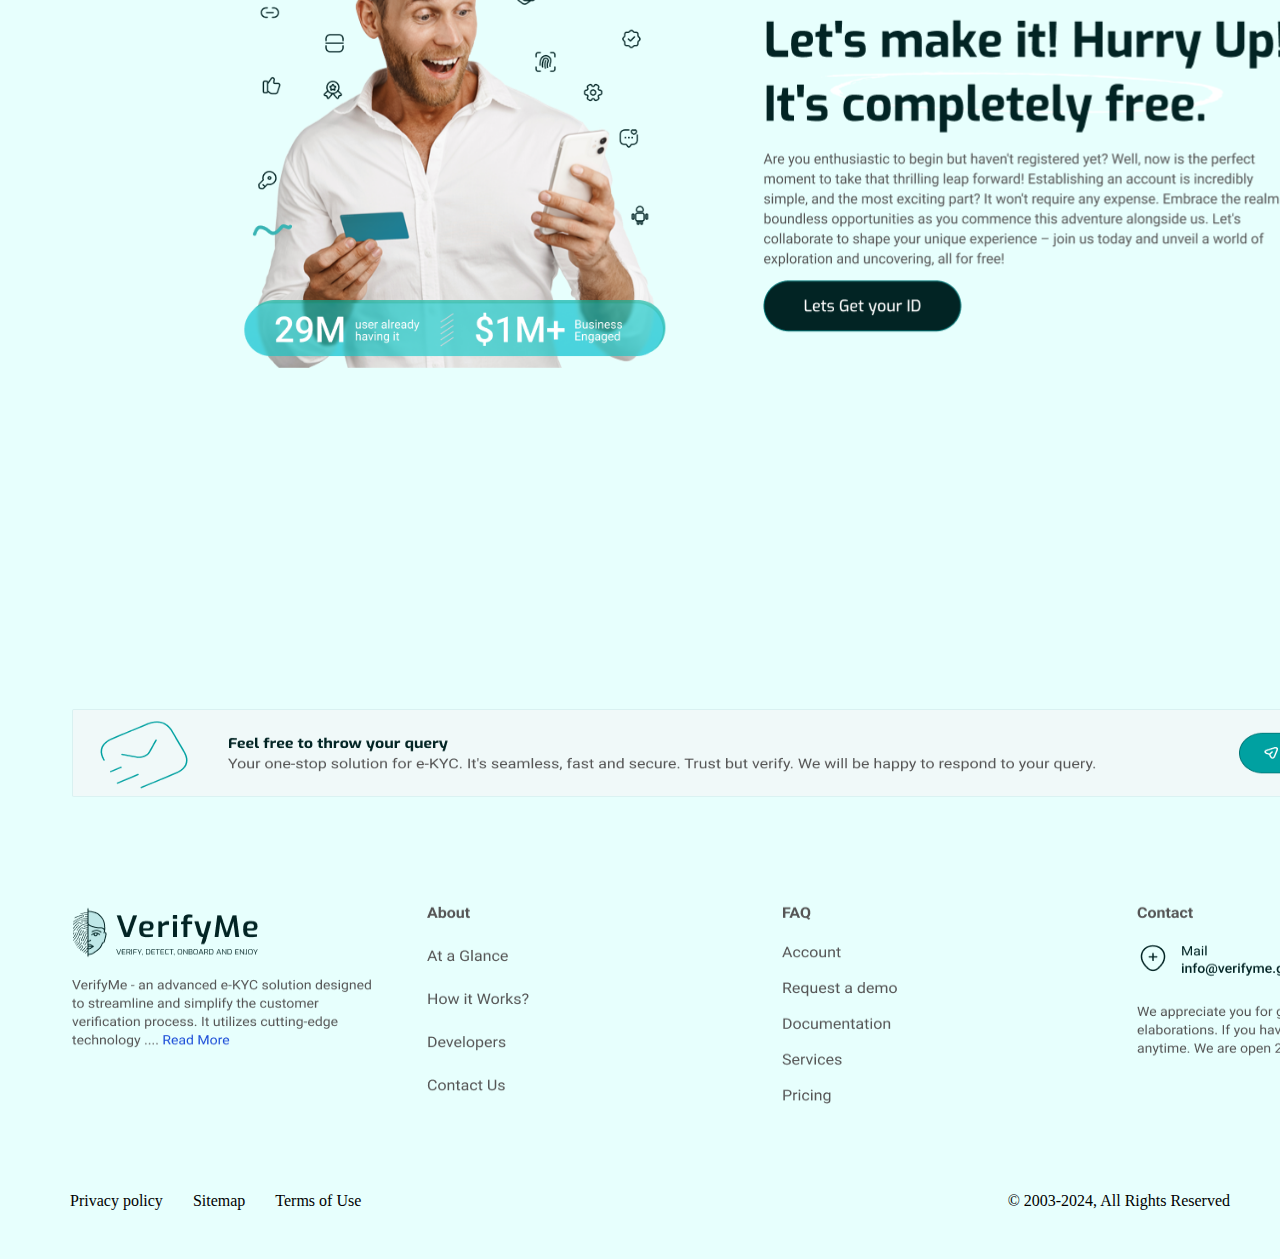
==== commit fa1e68e7: "kyc-compliance page adding" ====
--- a/index.html
+++ b/index.html
@@ -17,6 +17,8 @@
     <link
         href="https://fonts.googleapis.com/css2?family=Exo+2:ital,wght@0,100..900;1,100..900&family=Roboto:ital,wght@0,100;0,300;0,400;0,500;0,700;0,900;1,100;1,300;1,400;1,500;1,700;1,900&display=swap"
         rel="stylesheet">
+    <!-- FontAwesome  -->
+    <link rel="stylesheet" href="https://cdnjs.cloudflare.com/ajax/libs/font-awesome/4.7.0/css/font-awesome.min.css">
 </head>
 
 <body>
@@ -30,9 +32,30 @@
             </div>
             <div class="Main-Navigation">
                 <ul class="links">
-                    <img src="./images/header/group.png" alt="">
-                    <li><a href="">Solutions</a></li>
-                    <li><a href="">Industries</a></li>
+                    <li>
+                        <img src="./images/header/group.png" alt="">
+                    </li>
+                    <li>
+                        <a href="">Solutions</a>
+                        <ul class="dropdown">
+                            <li class="dropdownOne" style="margin-top: 10px; padding-top: 0px;"><a href="" style="padding-top: 4px;">KYC Compliance</a></li>
+                            <li class="dropdownOne"><a href="">ID Document Verification</a></li>
+                            <li class="dropdownOne"><a href="">Customer Onboarding</a></li>
+                            <li class="dropdownOne"><a href="">KYC Flow Builder</a></li>
+                            <li class="dropdownOne"><a href="">Proof of Address</a></li>
+                            <li class="dropdownOne"><a href="">Age Verification</a></li>
+                        </ul>
+                    </li>
+                    <li><a href="">Industries</a>
+                        <ul class="dropdownTwo">
+                            <li class="dropdownOne" style="margin-top: 10px; padding-top: 0px;"><a href="" style="padding-top: 4px;">Financial Services</a></li>
+                            <li class="dropdownOne"><a href="">Crypto</a></li>
+                            <li class="dropdownOne"><a href="">Gaming and E-sports</a></li>
+                            <li class="dropdownOne"><a href="">Legal Industry</a></li>
+                            <li class="dropdownOne"><a href="">Healthcare</a></li>
+                            <li class="dropdownOne"><a href="">Marketplaces</a></li>
+                        </ul>
+                    </li>
                     <li><a href="">Pricing</a></li>
                     <li><a href="">Contact Us</a></li>
                 </ul>
@@ -41,6 +64,10 @@
                 <img src="./images/header/search-normal.png" alt="" class="searchImg">
                 <img src="./images/header/Frame 48095401.png" alt="" class="userImg">
             </div>
+            <input type="checkbox" id="check">
+            <label for="check" class="checkbtn">
+                <i class="fa fa-bars"></i>
+            </label>
         </div>
     </header>
     <!-- HEADER-END -->
--- a/css/style.css
+++ b/css/style.css
@@ -177,7 +177,7 @@
   height: 37px;
   gap: 10px;
 }
-.Main-Navigation .links img:hover{
+.Main-Navigation .links img:hover {
   background: #ffffff;
   border-radius: 10px;
 }
@@ -190,7 +190,7 @@
 }
 .Main-Navigation .links li a {
   text-decoration: none;
-  margin-right: 10px;
+  margin-right: 0px;
   font-family: Inter;
   font-size: 14px;
   font-weight: 700;
@@ -227,6 +227,87 @@
 .userImg {
   width: 30px;
   height: 30px;
+}
+/* Style the dropdown menu */
+ul.dropdown {
+  display: none;
+  position: absolute;
+  margin-top: 20px;
+  background: #ffffff;
+  padding-left: 0px;
+}
+ul.dropdown .dropdownOne {
+  width: 230px;
+  margin-top: 10px;
+  background: none;
+  padding-left: 0px;
+}
+
+ul.dropdown li {
+  display: block;
+  margin: 0;
+  background: none;
+  padding-left: 0px;
+}
+ul.dropdown li a {
+  display: block;
+  margin: 0;
+  background: none;
+  padding: 4px 10px 0px 10px;
+  font-family: "Roboto", sans-serif;
+  font-size: 12px;
+  font-weight: 700;
+  line-height: 14px;
+  letter-spacing: 0.17em;
+  text-align: left;
+  padding-left: 0px;
+}
+
+ul.links > li:hover > ul.dropdown {
+  display: block;
+  width: 400px;
+  padding-left: 0px;
+}
+
+
+ul.dropdownTwo {
+  display: none;
+  position: absolute;
+  margin-top: 20px;
+  background: #ffffff;
+  padding-left: 0px;
+}
+ul.dropdownTwo .dropdownOne {
+  width: 230px;
+  margin-top: 10px;
+  background: none;
+  padding-left: 0px;
+}
+
+ul.dropdownTwo li {
+  display: block;
+  margin: 0;
+  background: none;
+  padding-left: 0px;
+}
+ul.dropdownTwo li a {
+  display: block;
+  margin: 0;
+  background: none;
+  padding: 4px 10px 0px 10px;
+  font-family: "Roboto", sans-serif;
+  font-size: 12px;
+  font-weight: 700;
+  line-height: 14px;
+  letter-spacing: 0.17em;
+  text-align: left;
+  padding-left: 0px;
+}
+
+ul.links > li:hover > ul.dropdownTwo {
+  display: block;
+  width: 400px;
+  padding-left: 0px;
 }
 /* HEADER-STYLE-END */
 
@@ -507,7 +588,7 @@
 .Any-Industry-Anywhere-bottom
   .Any-Industry-Anywhere-Bottom-partOne
   .boxOne:hover {
-    transform: scale(1.04);
+  transform: scale(1.04);
 }
 .Any-Industry-Anywhere-bottom
   .Any-Industry-Anywhere-Bottom-partOne
@@ -769,7 +850,7 @@
   .Any-Industry-Anywhere-Bottom-partTwo
   .boxOne
   .btn {
-    font-family: "Exo 2", sans-serif;
+  font-family: "Exo 2", sans-serif;
   font-size: 14px;
   font-weight: 500;
   line-height: 19px;
@@ -823,7 +904,7 @@
   .Any-Industry-Anywhere-Bottom-partTwo
   .boxTwo
   .btn {
-    font-family: "Exo 2", sans-serif;
+  font-family: "Exo 2", sans-serif;
   font-size: 14px;
   font-weight: 500;
   line-height: 19px;
@@ -857,7 +938,7 @@
   .Any-Industry-Anywhere-Bottom-partTwo
   .boxThree
   h4 {
-    font-family: "Exo 2", sans-serif;
+  font-family: "Exo 2", sans-serif;
   font-size: 16px;
   font-weight: 700;
   line-height: 21px;
@@ -883,7 +964,7 @@
   .Any-Industry-Anywhere-Bottom-partTwo
   .boxThree
   .btn {
-    font-family: "Exo 2", sans-serif;
+  font-family: "Exo 2", sans-serif;
   font-size: 14px;
   font-weight: 500;
   line-height: 19px;
@@ -2244,17 +2325,17 @@
   border: 1px 0px 0px 0px;
   margin-top: 20px;
 }
-.footer-section{
+.footer-section {
   display: flex;
   justify-content: space-between;
 }
-.footer-section .footer-left{
+.footer-section .footer-left {
   display: flex;
   justify-content: space-between;
   gap: 30px;
   margin-left: 0px;
 }
-.footer-section .footer-right{
+.footer-section .footer-right {
   margin-right: 0px;
 }
 /* FOOTER-MENU-SECTION-STYLE-END */
--- a/css/responsive.css
+++ b/css/responsive.css
@@ -1,9 +1,70 @@
 /* Default styles */
 
-@media only screen and (max-width: 768px) {
+@media only screen and (max-width: 868px) {
   /* Styles for screens 768px and below */
 }
 
-@media only screen and (max-width: 480px) {
+@media only screen and (max-width: 580px) {
   /* Styles for screens 480px and below */
 }
+
+
+/* NAVBAR-EXTRA-CSS */
+.checkbtn {
+    font-size: 30px;
+    color: #000;
+    float: right;
+    line-height: 80px;
+    cursor: pointer;
+    display: none;
+}
+
+#check {
+    display: none;
+}
+
+@media (max-width: 952px) {
+    label.logo {
+        font-size: 30px;
+        padding-left: 50px;
+    }
+
+    ul li a {
+        font-size: 14px;
+    }
+}
+
+@media (max-width: 858px) {
+    .checkbtn {
+        display: block;
+    }
+
+    ul {
+        position: fixed;
+        width: 100%;
+        top: 140px;
+        left: -100%;
+        right: 0;
+        display: flex;
+        flex-direction: column;
+        transition: all 0.5s;
+    }
+
+    .user-nav {
+        position: fixed;
+        right: 1300px; 
+        top: 10px;
+    }
+
+    ul li {
+        display: block;
+    }
+
+    ul li a {
+        font-size: 20px;
+    }
+
+    #check:checked ~ ul {
+        left: 0px;
+    }
+}
